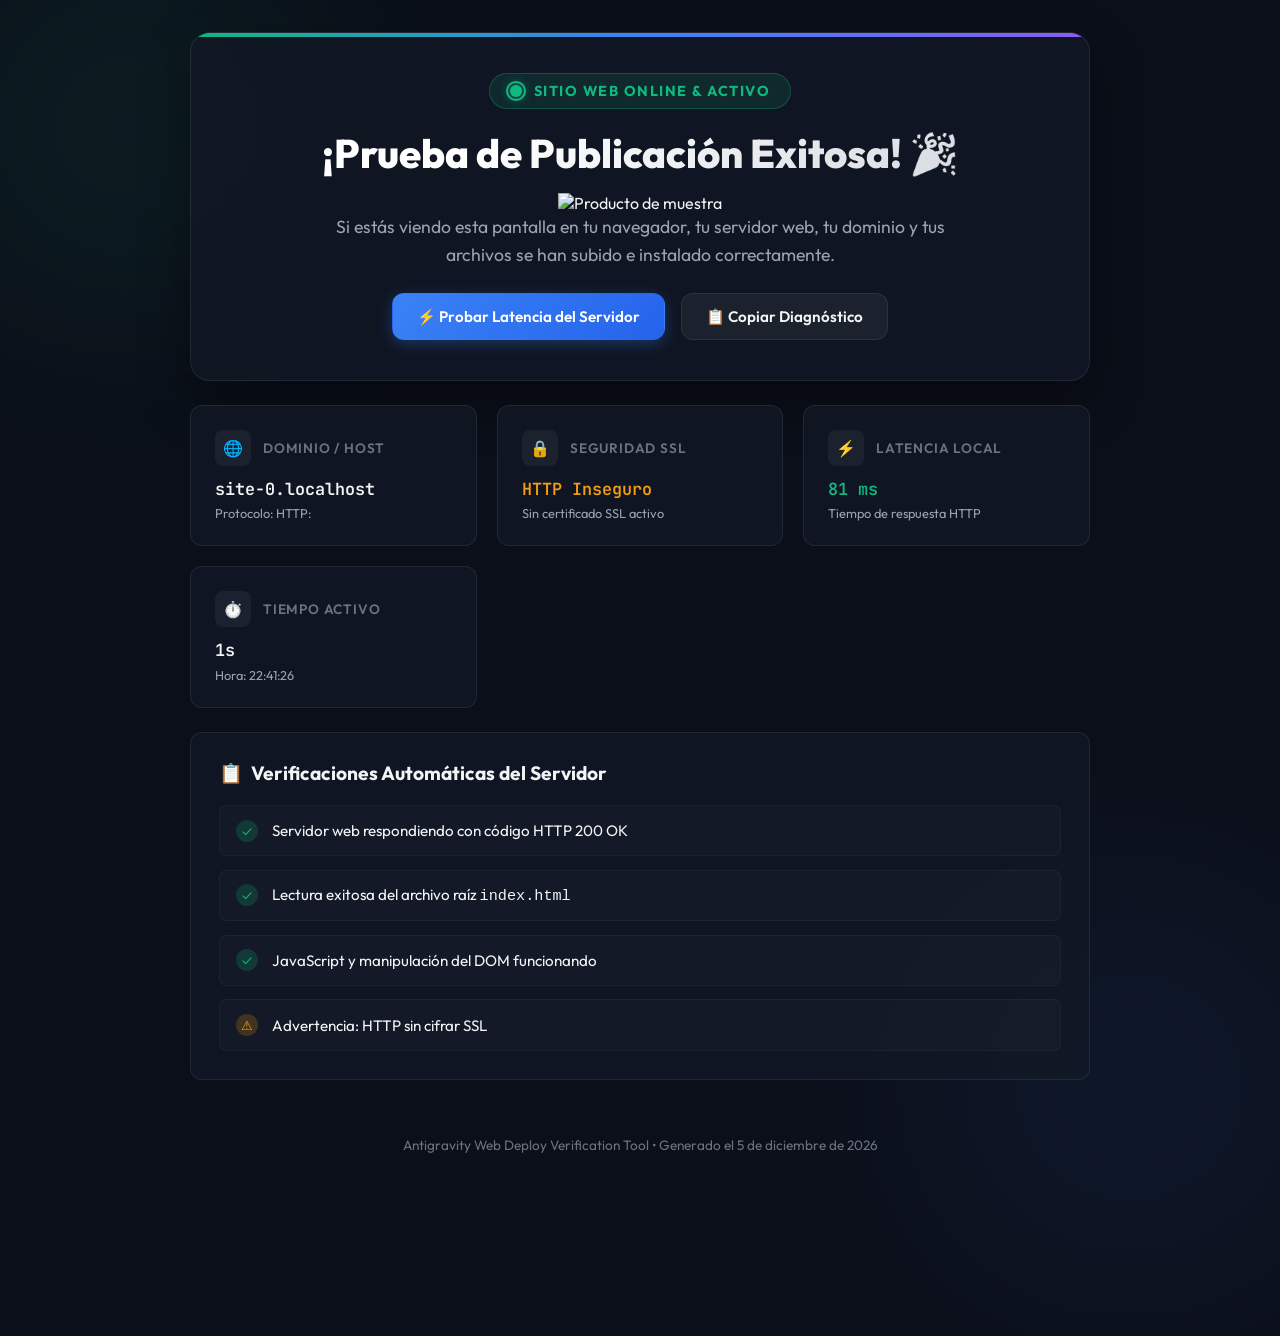
==== index.html @ 7c164f11 "test 2" ====
<!DOCTYPE html>
<html lang="es">
<head>
    <meta charset="UTF-8">
    <meta name="viewport" content="width=device-width, initial-scale=1.0">
    <title>Página de Prueba - Estado del Sitio Web</title>
    <!-- Google Fonts -->
    <link rel="preconnect" href="https://fonts.googleapis.com">
    <link rel="preconnect" href="https://fonts.gstatic.com" crossorigin>
    <link href="https://fonts.googleapis.com/css2?family=JetBrains+Mono:wght@400;600&family=Outfit:wght@300;400;600;700;800&display=swap" rel="stylesheet">
    
    <style>
        :root {
            --bg-color: #0b0f19;
            --card-bg: rgba(18, 24, 38, 0.75);
            --card-border: rgba(255, 255, 255, 0.08);
            --accent-green: #10b981;
            --accent-blue: #3b82f6;
            --accent-purple: #8b5cf6;
            --text-primary: #f3f4f6;
            --text-secondary: #9ca3af;
            --text-muted: #6b7280;
            --radius-lg: 20px;
            --radius-md: 12px;
            --radius-sm: 8px;
            --font-main: 'Outfit', -apple-system, BlinkMacSystemFont, sans-serif;
            --font-mono: 'JetBrains Mono', monospace;
        }

        * { box-sizing: border-box; margin: 0; padding: 0; }

        body {
            font-family: var(--font-main);
            background-color: var(--bg-color);
            color: var(--text-primary);
            min-height: 100vh;
            display: flex;
            flex-direction: column;
            justify-content: center;
            align-items: center;
            padding: 2rem 1rem;
            position: relative;
            overflow-x: hidden;
        }

        .glow-orb {
            position: absolute;
            border-radius: 50%;
            filter: blur(120px);
            z-index: 0;
            pointer-events: none;
            opacity: 0.5;
            animation: pulseGlow 10s ease-in-out infinite alternate;
        }
        .glow-1 { width: 450px; height: 450px; background: radial-gradient(circle, rgba(16, 185, 129, 0.4), transparent 70%); top: -100px; left: -100px; }
        .glow-2 { width: 500px; height: 500px; background: radial-gradient(circle, rgba(59, 130, 246, 0.35), transparent 70%); bottom: -150px; right: -100px; animation-delay: -5s; }

        @keyframes pulseGlow {
            0% { transform: scale(1) translate(0, 0); }
            100% { transform: scale(1.15) translate(30px, -20px); }
        }

        .container {
            width: 100%;
            max-width: 900px;
            position: relative;
            z-index: 1;
            display: flex;
            flex-direction: column;
            gap: 1.5rem;
        }

        .status-card {
            background: var(--card-bg);
            backdrop-filter: blur(20px);
            -webkit-backdrop-filter: blur(20px);
            border: 1px solid var(--card-border);
            border-radius: var(--radius-lg);
            padding: 2.5rem 2rem;
            text-align: center;
            box-shadow: 0 20px 50px rgba(0, 0, 0, 0.4);
            position: relative;
            overflow: hidden;
        }

        .status-card::before {
            content: '';
            position: absolute;
            top: 0; left: 0; right: 0; height: 4px;
            background: linear-gradient(90deg, var(--accent-green), var(--accent-blue), var(--accent-purple));
        }

        .status-badge-container {
            display: inline-flex;
            align-items: center;
            gap: 0.75rem;
            background: rgba(16, 185, 129, 0.12);
            border: 1px solid rgba(16, 185, 129, 0.3);
            padding: 0.5rem 1.25rem;
            border-radius: 9999px;
            margin-bottom: 1.25rem;
        }

        .pulse-dot {
            width: 12px; height: 12px;
            background-color: var(--accent-green);
            border-radius: 50%;
            box-shadow: 0 0 12px var(--accent-green);
            position: relative;
        }

        .pulse-dot::after {
            content: '';
            position: absolute;
            top: -4px; left: -4px; right: -4px; bottom: -4px;
            border-radius: 50%;
            border: 2px solid var(--accent-green);
            animation: ringPulse 2s cubic-bezier(0.4, 0, 0.6, 1) infinite;
        }

        @keyframes ringPulse {
            0% { transform: scale(0.8); opacity: 1; }
            100% { transform: scale(2.2); opacity: 0; }
        }

        .status-title { font-size: 0.9rem; font-weight: 700; text-transform: uppercase; letter-spacing: 1.5px; color: var(--accent-green); }
        .hero-heading {
            font-size: 2.5rem; font-weight: 800; line-height: 1.2; margin-bottom: 1rem;
            background: linear-gradient(135deg, #ffffff 30%, #d1d5db 100%);
            -webkit-background-clip: text; -webkit-text-fill-color: transparent;
        }
        .hero-subtitle { font-size: 1.1rem; color: var(--text-secondary); max-width: 650px; margin: 0 auto 1.5rem auto; line-height: 1.6; }

        .grid-container { display: grid; grid-template-columns: repeat(auto-fit, minmax(260px, 1fr)); gap: 1.25rem; }

        .info-card {
            background: var(--card-bg);
            backdrop-filter: blur(16px); -webkit-backdrop-filter: blur(16px);
            border: 1px solid var(--card-border);
            border-radius: var(--radius-md); padding: 1.5rem;
            transition: transform 0.2s ease, border-color 0.2s ease;
        }

        .info-card:hover { transform: translateY(-3px); border-color: rgba(255, 255, 255, 0.18); }
        .card-header { display: flex; align-items: center; gap: 0.75rem; margin-bottom: 0.75rem; }
        .icon-box { width: 36px; height: 36px; border-radius: var(--radius-sm); background: rgba(255, 255, 255, 0.05); display: flex; align-items: center; justify-content: center; color: var(--accent-blue); }
        .card-title { font-size: 0.85rem; font-weight: 600; color: var(--text-muted); text-transform: uppercase; letter-spacing: 0.8px; }
        .card-value { font-family: var(--font-mono); font-size: 1.05rem; font-weight: 600; color: var(--text-primary); word-break: break-all; }
        .card-subtext { font-size: 0.8rem; color: var(--text-secondary); margin-top: 0.35rem; }

        .section-card { background: var(--card-bg); backdrop-filter: blur(16px); border: 1px solid var(--card-border); border-radius: var(--radius-md); padding: 1.75rem; }
        .section-title { font-size: 1.2rem; font-weight: 700; margin-bottom: 1.25rem; display: flex; align-items: center; gap: 0.5rem; }
        .checklist { list-style: none; display: flex; flex-direction: column; gap: 0.85rem; }
        .checklist-item { display: flex; align-items: center; gap: 0.85rem; background: rgba(255, 255, 255, 0.02); border: 1px solid rgba(255, 255, 255, 0.04); padding: 0.85rem 1rem; border-radius: var(--radius-sm); font-size: 0.95rem; }
        .check-icon { width: 22px; height: 22px; border-radius: 50%; background: rgba(16, 185, 129, 0.2); color: var(--accent-green); display: flex; align-items: center; justify-content: center; font-size: 0.8rem; flex-shrink: 0; }

        .button-group { display: flex; flex-wrap: wrap; gap: 1rem; justify-content: center; margin-top: 1rem; }
        .btn { font-family: var(--font-main); font-size: 0.95rem; font-weight: 600; padding: 0.8rem 1.5rem; border-radius: var(--radius-md); border: 1px solid transparent; cursor: pointer; transition: all 0.2s ease; display: inline-flex; align-items: center; gap: 0.6rem; }
        .btn-primary { background: linear-gradient(135deg, var(--accent-blue), #2563eb); color: #fff; box-shadow: 0 4px 15px rgba(59, 130, 246, 0.3); }
        .btn-primary:hover { transform: translateY(-2px); box-shadow: 0 6px 20px rgba(59, 130, 246, 0.4); }
        .btn-secondary { background: rgba(255, 255, 255, 0.05); border-color: var(--card-border); color: var(--text-primary); }
        .btn-secondary:hover { background: rgba(255, 255, 255, 0.1); transform: translateY(-2px); }

        .toast { position: fixed; bottom: 2rem; right: 2rem; background: #1f2937; color: #fff; border: 1px solid var(--accent-green); padding: 1rem 1.5rem; border-radius: var(--radius-md); font-weight: 500; box-shadow: 0 10px 30px rgba(0,0,0,0.5); opacity: 0; transform: translateY(20px); transition: opacity 0.3s ease, transform 0.3s ease; pointer-events: none; z-index: 100; }
        .toast.show { opacity: 1; transform: translateY(0); }

        footer { text-align: center; margin-top: 2rem; color: var(--text-muted); font-size: 0.85rem; }
    </style>
</head>
<body>

    <div class="glow-orb glow-1"></div>
    <div class="glow-orb glow-2"></div>

    <div class="container">
        <header class="status-card">
            <div class="status-badge-container">
                <div class="pulse-dot"></div>
                <span class="status-title">SITIO WEB ONLINE & ACTIVO</span>
            </div>
            
            <h1 class="hero-heading">¡Prueba de Publicación Exitosa! 🎉</h1>
              
  <!-- Imagen enlazada desde ImageKit -->
  <img src="https://ik.imagekit.io/aromansur/Velas/foto.png" alt="Producto de muestra">
            <p class="hero-subtitle">
                Si estás viendo esta pantalla en tu navegador, tu servidor web, tu dominio y tus archivos se han subido e instalado correctamente.
            </p>

            <div class="button-group">
                <button class="btn btn-primary" onclick="testPing()">
                    ⚡ Probar Latencia del Servidor
                </button>
                <button class="btn btn-secondary" onclick="copyDiagnostics()">
                    📋 Copiar Diagnóstico
                </button>
            </div>
        </header>

        <section class="grid-container">
            <div class="info-card">
                <div class="card-header">
                    <div class="icon-box">🌐</div>
                    <div class="card-title">Dominio / Host</div>
                </div>
                <div class="card-value" id="val-domain">Detectando...</div>
                <div class="card-subtext" id="val-protocol">Protocolo: Detectando...</div>
            </div>

            <div class="info-card">
                <div class="card-header">
                    <div class="icon-box">🔒</div>
                    <div class="card-title">Seguridad SSL</div>
                </div>
                <div class="card-value" id="val-ssl">Detectando...</div>
                <div class="card-subtext" id="val-ssl-sub">Conexión cifrada</div>
            </div>

            <div class="info-card">
                <div class="card-header">
                    <div class="icon-box">⚡</div>
                    <div class="card-title">Latencia Local</div>
                </div>
                <div class="card-value" id="val-ping">Calculando...</div>
                <div class="card-subtext">Tiempo de respuesta HTTP</div>
            </div>

            <div class="info-card">
                <div class="card-header">
                    <div class="icon-box">⏱️</div>
                    <div class="card-title">Tiempo Activo</div>
                </div>
                <div class="card-value" id="val-uptime">0s</div>
                <div class="card-subtext" id="val-clock">Hora actual</div>
            </div>
        </section>

        <section class="section-card">
            <h2 class="section-title"><span>📋</span> Verificaciones Automáticas del Servidor</h2>
            <ul class="checklist">
                <li class="checklist-item"><div class="check-icon">✓</div><span>Servidor web respondiendo con código HTTP 200 OK</span></li>
                <li class="checklist-item"><div class="check-icon">✓</div><span>Lectura exitosa del archivo raíz <code>index.html</code></span></li>
                <li class="checklist-item"><div class="check-icon">✓</div><span>JavaScript y manipulación del DOM funcionando</span></li>
                <li class="checklist-item"><div class="check-icon" id="check-ssl-icon">✓</div><span id="check-ssl-text">Conexión HTTPS segura configurada</span></li>
            </ul>
        </section>

        <footer>
            <p>Antigravity Web Deploy Verification Tool &bull; Generado el <span id="val-date"></span></p>
        </footer>
    </div>

    <div class="toast" id="toast">¡Información de diagnóstico copiada al portapapeles!</div>

    <script>
        let startTime = Date.now();

        document.addEventListener('DOMContentLoaded', () => {
            const domain = window.location.hostname || 'localhost (Archivo local)';
            const protocol = window.location.protocol;
            document.getElementById('val-domain').innerText = domain;
            document.getElementById('val-protocol').innerText = `Protocolo: ${protocol.toUpperCase()}`;

            const isHttps = protocol === 'https:';
            const sslVal = document.getElementById('val-ssl');
            const sslSub = document.getElementById('val-ssl-sub');
            const sslCheckIcon = document.getElementById('check-ssl-icon');
            const sslCheckText = document.getElementById('check-ssl-text');

            if (isHttps) {
                sslVal.innerText = 'HTTPS Activo';
                sslVal.style.color = '#10b981';
                sslSub.innerText = 'Certificado SSL válido y activo';
            } else if (protocol === 'file:') {
                sslVal.innerText = 'Archivo Local';
                sslVal.style.color = '#3b82f6';
                sslSub.innerText = 'Ejecutando desde sistema de archivos';
                sslCheckIcon.innerText = 'ℹ';
                sslCheckIcon.style.background = 'rgba(59, 130, 246, 0.2)';
                sslCheckIcon.style.color = '#3b82f6';
                sslCheckText.innerText = 'Ejecución local (Sube a un servidor para activar HTTPS)';
            } else {
                sslVal.innerText = 'HTTP Inseguro';
                sslVal.style.color = '#f59e0b';
                sslSub.innerText = 'Sin certificado SSL activo';
                sslCheckIcon.innerText = '⚠';
                sslCheckIcon.style.background = 'rgba(245, 158, 11, 0.2)';
                sslCheckIcon.style.color = '#f59e0b';
                sslCheckText.innerText = 'Advertencia: HTTP sin cifrar SSL';
            }

            const now = new Date();
            document.getElementById('val-date').innerText = now.toLocaleDateString('es-ES', { year: 'numeric', month: 'long', day: 'numeric' });

            setInterval(updateTimer, 1000);
            updateTimer();
            testPing();
        });

        function updateTimer() {
            const elapsed = Math.floor((Date.now() - startTime) / 1000);
            document.getElementById('val-uptime').innerText = `${elapsed}s`;
            const now = new Date();
            document.getElementById('val-clock').innerText = `Hora: ${now.toLocaleTimeString('es-ES')}`;
        }

        async function testPing() {
            const pingVal = document.getElementById('val-ping');
            pingVal.innerText = 'Midiendo...';
            pingVal.style.color = '#9ca3af';
            const start = performance.now();
            try {
                await fetch(window.location.href, { method: 'HEAD', cache: 'no-cache' });
                const duration = Math.round(performance.now() - start);
                pingVal.innerText = `${duration} ms`;
                pingVal.style.color = duration < 200 ? '#10b981' : duration < 500 ? '#f59e0b' : '#ef4444';
            } catch (e) {
                const duration = Math.round(performance.now() - start);
                pingVal.innerText = window.location.protocol === 'file:' ? '< 1 ms (Local)' : `${duration} ms`;
                pingVal.style.color = '#10b981';
            }
        }

        function copyDiagnostics() {
            const info = `=== DIAGNÓSTICO DE VERIFICACIÓN WEB ===
• URL: ${window.location.href}
• Dominio: ${window.location.hostname || 'Local File'}
• Protocolo: ${window.location.protocol}
• Ancho de Pantalla: ${window.innerWidth}px
• User Agent: ${navigator.userAgent}
• Fecha: ${new Date().toISOString()}
=======================================`;

            navigator.clipboard.writeText(info).then(() => {
                const toast = document.getElementById('toast');
                toast.classList.add('show');
                setTimeout(() => toast.classList.remove('show'), 3000);
            }).catch(() => alert(info));
        }
    </script>
</body>
</html>
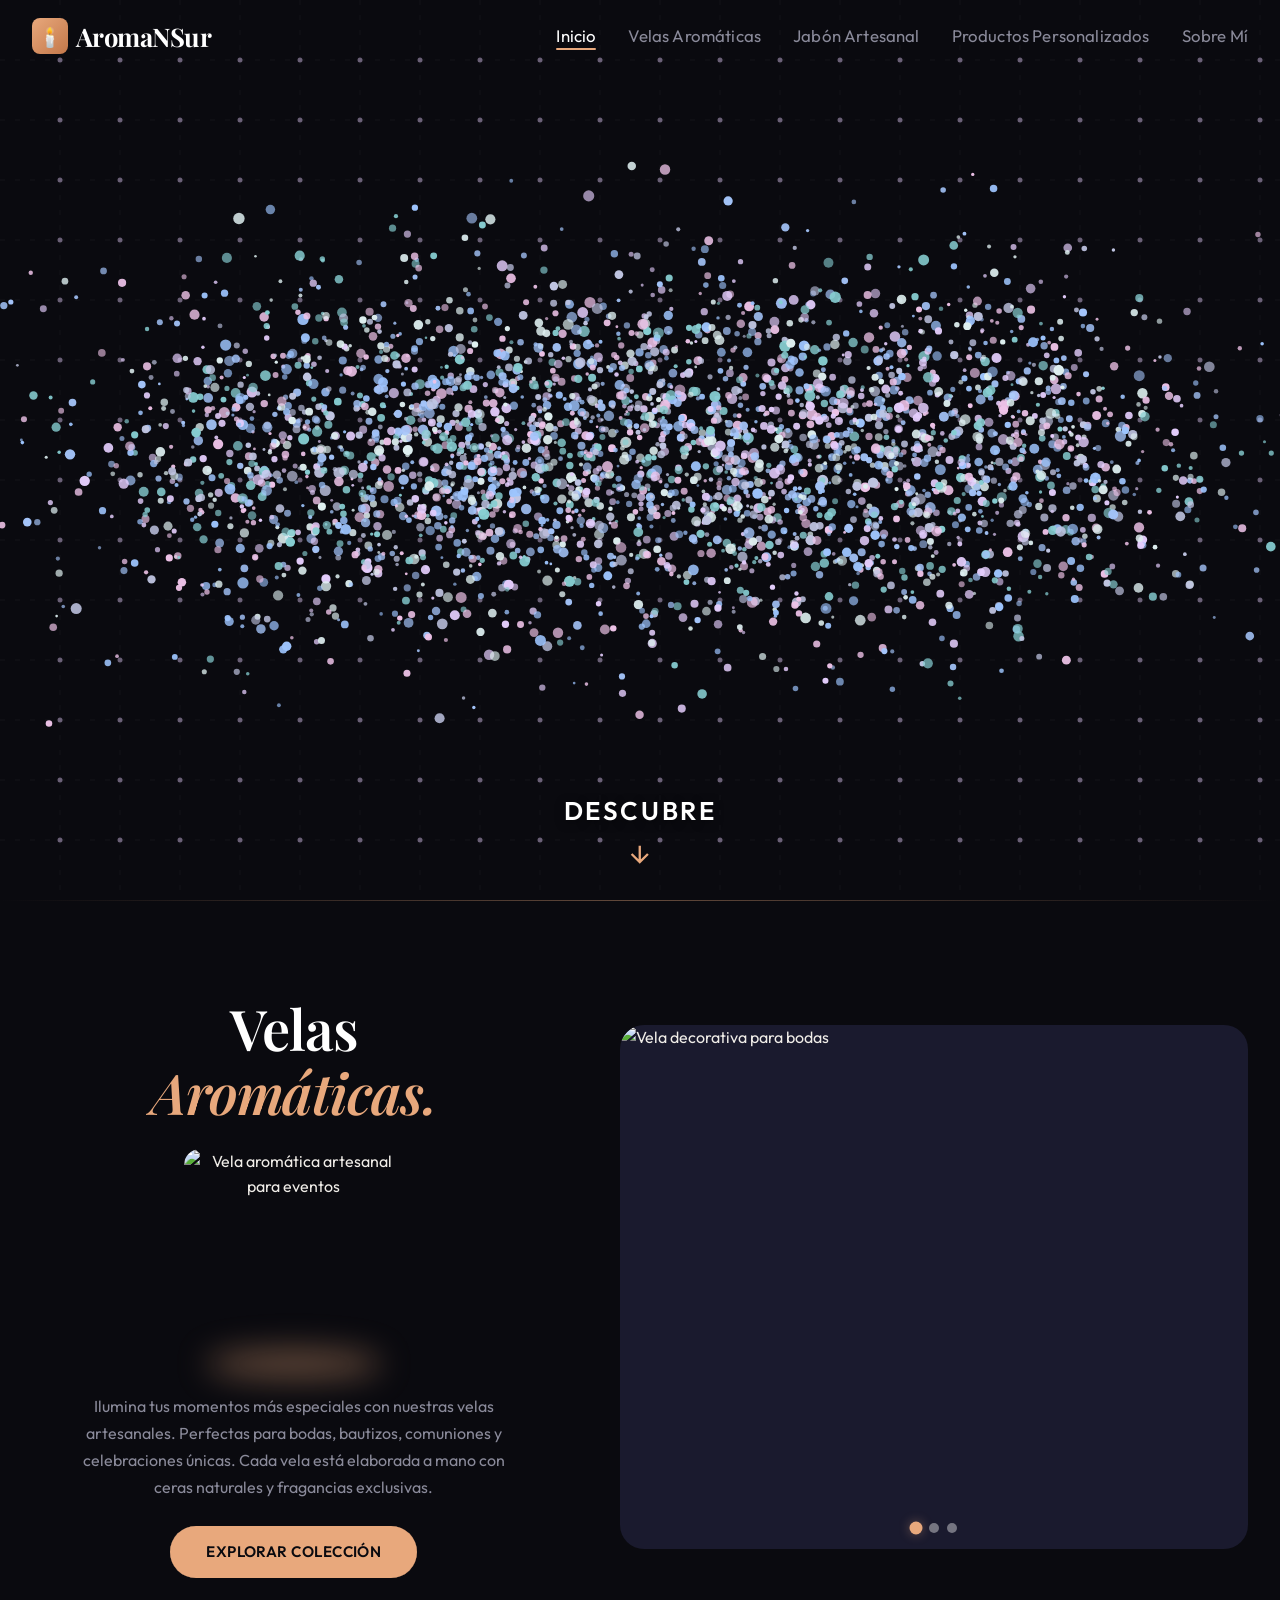
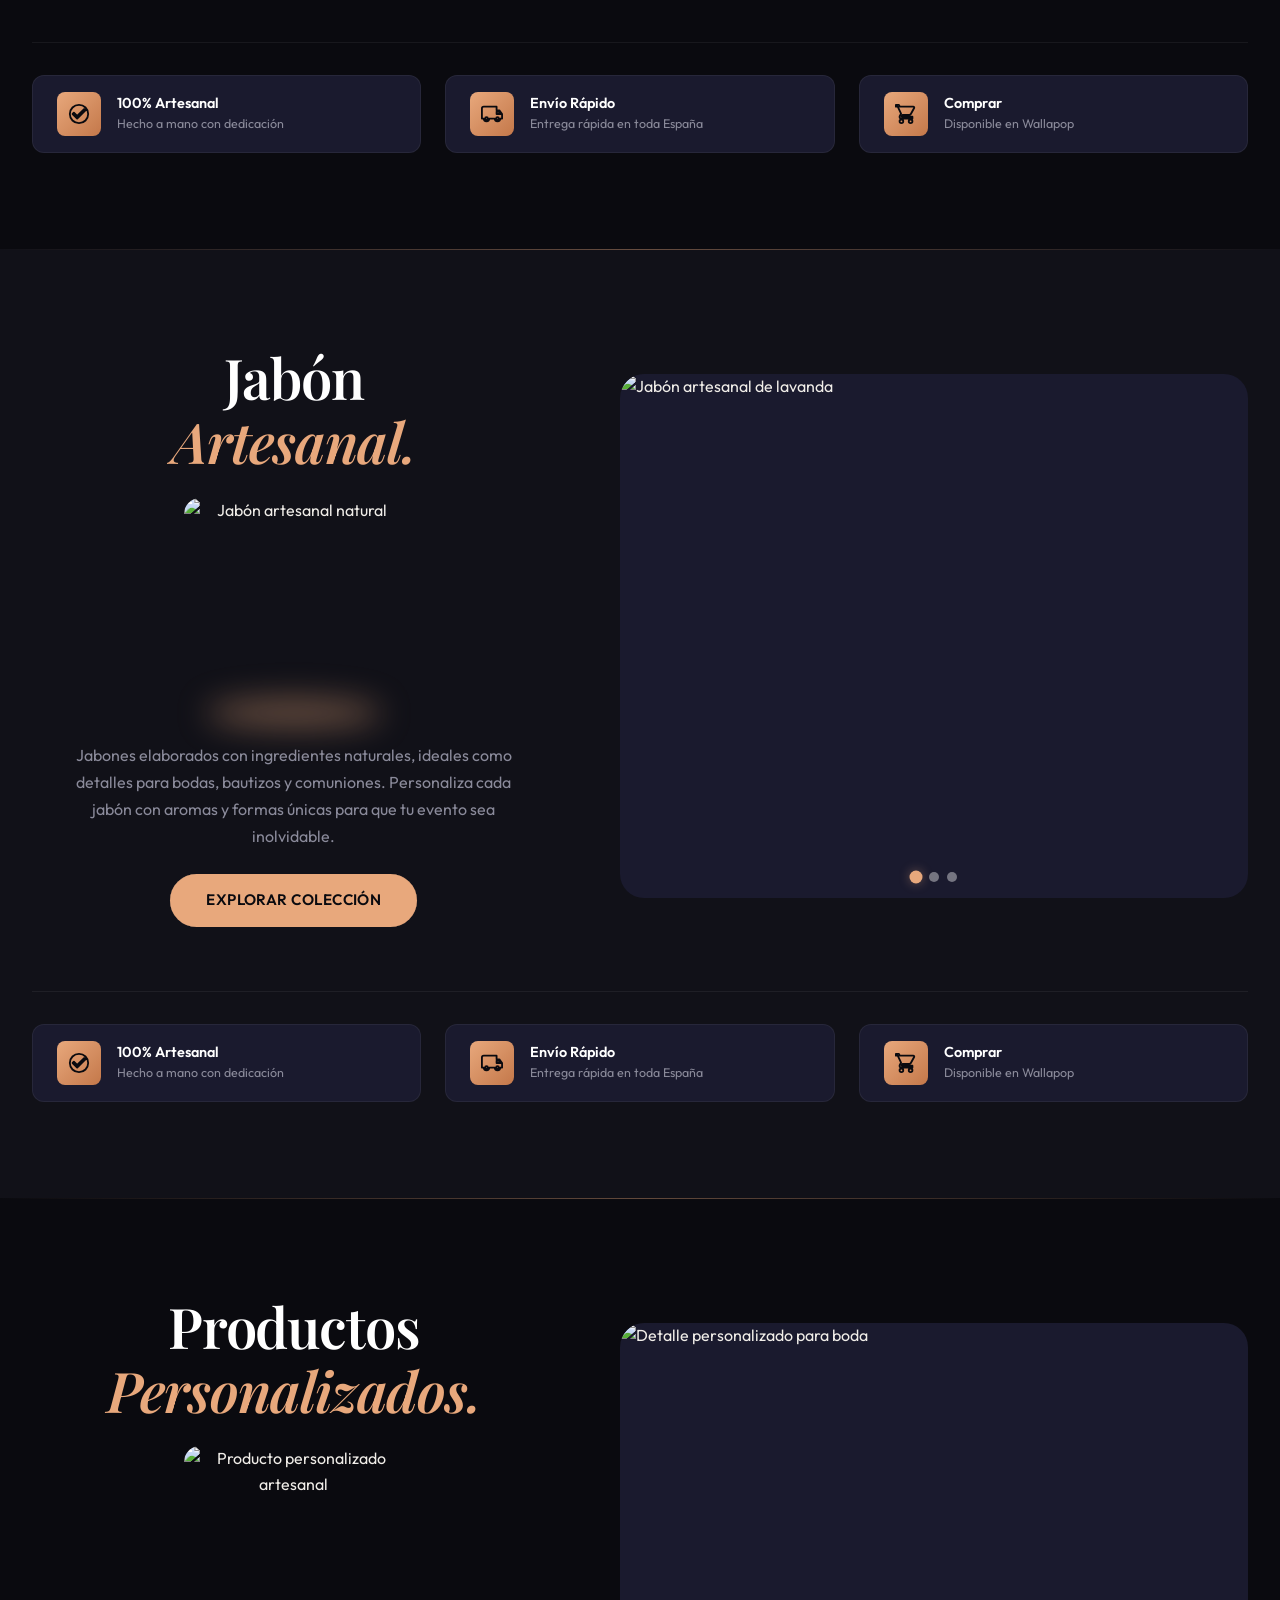
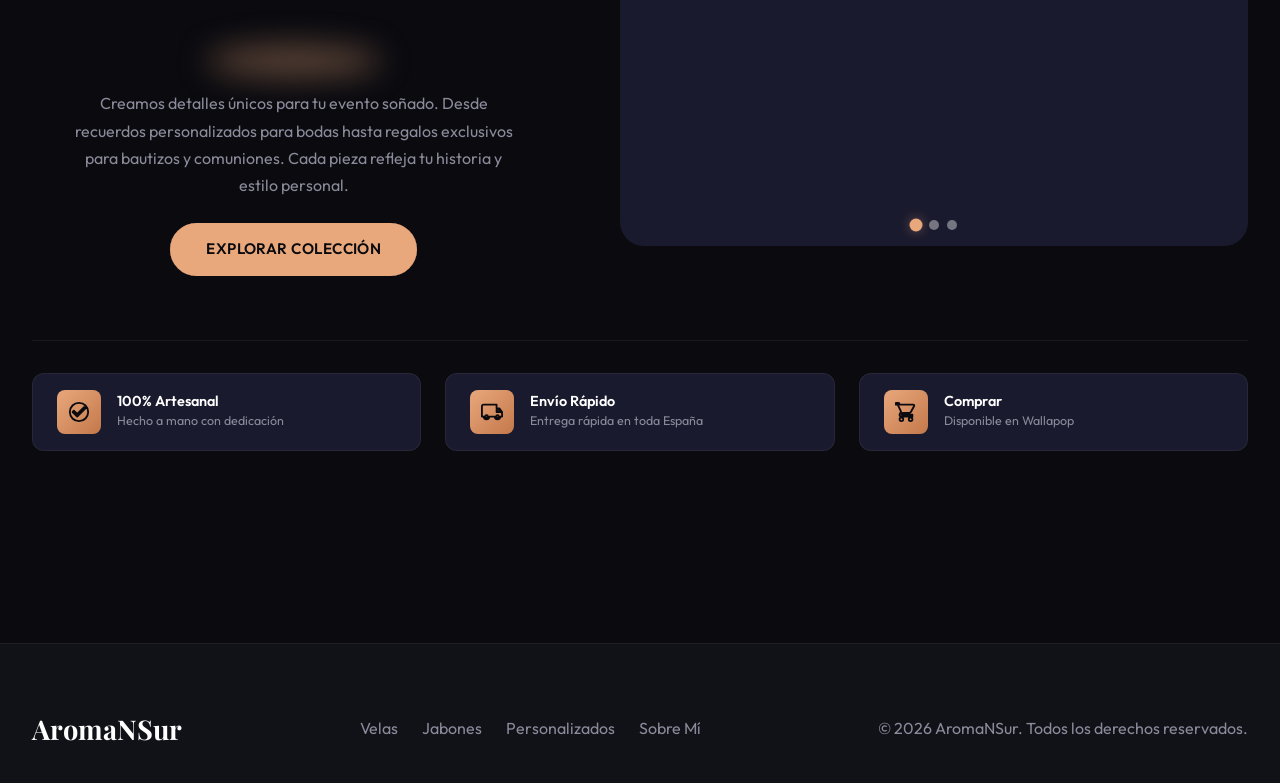
==== commit f3c70d9d: "Sitio web 1.0" ====
--- a/index.html
+++ b/index.html
@@ -1,342 +1,516 @@
 <!DOCTYPE html>
 <html lang="es">
 <head>
-    <meta charset="UTF-8">
-    <meta name="viewport" content="width=device-width, initial-scale=1.0">
-    <title>Página de Prueba - Estado del Sitio Web</title>
-    <!-- Google Fonts -->
-    <link rel="preconnect" href="https://fonts.googleapis.com">
-    <link rel="preconnect" href="https://fonts.gstatic.com" crossorigin>
-    <link href="https://fonts.googleapis.com/css2?family=JetBrains+Mono:wght@400;600&family=Outfit:wght@300;400;600;700;800&display=swap" rel="stylesheet">
-    
-    <style>
-        :root {
-            --bg-color: #0b0f19;
-            --card-bg: rgba(18, 24, 38, 0.75);
-            --card-border: rgba(255, 255, 255, 0.08);
-            --accent-green: #10b981;
-            --accent-blue: #3b82f6;
-            --accent-purple: #8b5cf6;
-            --text-primary: #f3f4f6;
-            --text-secondary: #9ca3af;
-            --text-muted: #6b7280;
-            --radius-lg: 20px;
-            --radius-md: 12px;
-            --radius-sm: 8px;
-            --font-main: 'Outfit', -apple-system, BlinkMacSystemFont, sans-serif;
-            --font-mono: 'JetBrains Mono', monospace;
-        }
-
-        * { box-sizing: border-box; margin: 0; padding: 0; }
-
-        body {
-            font-family: var(--font-main);
-            background-color: var(--bg-color);
-            color: var(--text-primary);
-            min-height: 100vh;
-            display: flex;
-            flex-direction: column;
-            justify-content: center;
-            align-items: center;
-            padding: 2rem 1rem;
-            position: relative;
-            overflow-x: hidden;
-        }
-
-        .glow-orb {
-            position: absolute;
-            border-radius: 50%;
-            filter: blur(120px);
-            z-index: 0;
-            pointer-events: none;
-            opacity: 0.5;
-            animation: pulseGlow 10s ease-in-out infinite alternate;
-        }
-        .glow-1 { width: 450px; height: 450px; background: radial-gradient(circle, rgba(16, 185, 129, 0.4), transparent 70%); top: -100px; left: -100px; }
-        .glow-2 { width: 500px; height: 500px; background: radial-gradient(circle, rgba(59, 130, 246, 0.35), transparent 70%); bottom: -150px; right: -100px; animation-delay: -5s; }
-
-        @keyframes pulseGlow {
-            0% { transform: scale(1) translate(0, 0); }
-            100% { transform: scale(1.15) translate(30px, -20px); }
-        }
-
-        .container {
-            width: 100%;
-            max-width: 900px;
-            position: relative;
-            z-index: 1;
-            display: flex;
-            flex-direction: column;
-            gap: 1.5rem;
-        }
-
-        .status-card {
-            background: var(--card-bg);
-            backdrop-filter: blur(20px);
-            -webkit-backdrop-filter: blur(20px);
-            border: 1px solid var(--card-border);
-            border-radius: var(--radius-lg);
-            padding: 2.5rem 2rem;
-            text-align: center;
-            box-shadow: 0 20px 50px rgba(0, 0, 0, 0.4);
-            position: relative;
-            overflow: hidden;
-        }
-
-        .status-card::before {
-            content: '';
-            position: absolute;
-            top: 0; left: 0; right: 0; height: 4px;
-            background: linear-gradient(90deg, var(--accent-green), var(--accent-blue), var(--accent-purple));
-        }
-
-        .status-badge-container {
-            display: inline-flex;
-            align-items: center;
-            gap: 0.75rem;
-            background: rgba(16, 185, 129, 0.12);
-            border: 1px solid rgba(16, 185, 129, 0.3);
-            padding: 0.5rem 1.25rem;
-            border-radius: 9999px;
-            margin-bottom: 1.25rem;
-        }
-
-        .pulse-dot {
-            width: 12px; height: 12px;
-            background-color: var(--accent-green);
-            border-radius: 50%;
-            box-shadow: 0 0 12px var(--accent-green);
-            position: relative;
-        }
-
-        .pulse-dot::after {
-            content: '';
-            position: absolute;
-            top: -4px; left: -4px; right: -4px; bottom: -4px;
-            border-radius: 50%;
-            border: 2px solid var(--accent-green);
-            animation: ringPulse 2s cubic-bezier(0.4, 0, 0.6, 1) infinite;
-        }
-
-        @keyframes ringPulse {
-            0% { transform: scale(0.8); opacity: 1; }
-            100% { transform: scale(2.2); opacity: 0; }
-        }
-
-        .status-title { font-size: 0.9rem; font-weight: 700; text-transform: uppercase; letter-spacing: 1.5px; color: var(--accent-green); }
-        .hero-heading {
-            font-size: 2.5rem; font-weight: 800; line-height: 1.2; margin-bottom: 1rem;
-            background: linear-gradient(135deg, #ffffff 30%, #d1d5db 100%);
-            -webkit-background-clip: text; -webkit-text-fill-color: transparent;
-        }
-        .hero-subtitle { font-size: 1.1rem; color: var(--text-secondary); max-width: 650px; margin: 0 auto 1.5rem auto; line-height: 1.6; }
-
-        .grid-container { display: grid; grid-template-columns: repeat(auto-fit, minmax(260px, 1fr)); gap: 1.25rem; }
-
-        .info-card {
-            background: var(--card-bg);
-            backdrop-filter: blur(16px); -webkit-backdrop-filter: blur(16px);
-            border: 1px solid var(--card-border);
-            border-radius: var(--radius-md); padding: 1.5rem;
-            transition: transform 0.2s ease, border-color 0.2s ease;
-        }
-
-        .info-card:hover { transform: translateY(-3px); border-color: rgba(255, 255, 255, 0.18); }
-        .card-header { display: flex; align-items: center; gap: 0.75rem; margin-bottom: 0.75rem; }
-        .icon-box { width: 36px; height: 36px; border-radius: var(--radius-sm); background: rgba(255, 255, 255, 0.05); display: flex; align-items: center; justify-content: center; color: var(--accent-blue); }
-        .card-title { font-size: 0.85rem; font-weight: 600; color: var(--text-muted); text-transform: uppercase; letter-spacing: 0.8px; }
-        .card-value { font-family: var(--font-mono); font-size: 1.05rem; font-weight: 600; color: var(--text-primary); word-break: break-all; }
-        .card-subtext { font-size: 0.8rem; color: var(--text-secondary); margin-top: 0.35rem; }
-
-        .section-card { background: var(--card-bg); backdrop-filter: blur(16px); border: 1px solid var(--card-border); border-radius: var(--radius-md); padding: 1.75rem; }
-        .section-title { font-size: 1.2rem; font-weight: 700; margin-bottom: 1.25rem; display: flex; align-items: center; gap: 0.5rem; }
-        .checklist { list-style: none; display: flex; flex-direction: column; gap: 0.85rem; }
-        .checklist-item { display: flex; align-items: center; gap: 0.85rem; background: rgba(255, 255, 255, 0.02); border: 1px solid rgba(255, 255, 255, 0.04); padding: 0.85rem 1rem; border-radius: var(--radius-sm); font-size: 0.95rem; }
-        .check-icon { width: 22px; height: 22px; border-radius: 50%; background: rgba(16, 185, 129, 0.2); color: var(--accent-green); display: flex; align-items: center; justify-content: center; font-size: 0.8rem; flex-shrink: 0; }
-
-        .button-group { display: flex; flex-wrap: wrap; gap: 1rem; justify-content: center; margin-top: 1rem; }
-        .btn { font-family: var(--font-main); font-size: 0.95rem; font-weight: 600; padding: 0.8rem 1.5rem; border-radius: var(--radius-md); border: 1px solid transparent; cursor: pointer; transition: all 0.2s ease; display: inline-flex; align-items: center; gap: 0.6rem; }
-        .btn-primary { background: linear-gradient(135deg, var(--accent-blue), #2563eb); color: #fff; box-shadow: 0 4px 15px rgba(59, 130, 246, 0.3); }
-        .btn-primary:hover { transform: translateY(-2px); box-shadow: 0 6px 20px rgba(59, 130, 246, 0.4); }
-        .btn-secondary { background: rgba(255, 255, 255, 0.05); border-color: var(--card-border); color: var(--text-primary); }
-        .btn-secondary:hover { background: rgba(255, 255, 255, 0.1); transform: translateY(-2px); }
-
-        .toast { position: fixed; bottom: 2rem; right: 2rem; background: #1f2937; color: #fff; border: 1px solid var(--accent-green); padding: 1rem 1.5rem; border-radius: var(--radius-md); font-weight: 500; box-shadow: 0 10px 30px rgba(0,0,0,0.5); opacity: 0; transform: translateY(20px); transition: opacity 0.3s ease, transform 0.3s ease; pointer-events: none; z-index: 100; }
-        .toast.show { opacity: 1; transform: translateY(0); }
-
-        footer { text-align: center; margin-top: 2rem; color: var(--text-muted); font-size: 0.85rem; }
-    </style>
+  <meta charset="UTF-8">
+  <meta name="viewport" content="width=device-width, initial-scale=1.0">
+  <meta name="description" content="AromaNSur — Velas aromáticas artesanales, jabones y productos personalizados para bodas, bautizos y eventos especiales. Hecho a mano con dedicación.">
+  <meta name="theme-color" content="#0a0a0f">
+  <title>AromaNSur — Productos Artesanales para Eventos Especiales</title>
+
+  <!-- Preconnect -->
+  <link rel="preconnect" href="https://fonts.googleapis.com">
+  <link rel="preconnect" href="https://fonts.gstatic.com" crossorigin>
+  <link rel="preconnect" href="https://ik.imagekit.io">
+
+  <!-- Styles -->
+  <link rel="stylesheet" href="css/global.css">
+  <link rel="stylesheet" href="css/index.css">
 </head>
 <body>
 
-    <div class="glow-orb glow-1"></div>
-    <div class="glow-orb glow-2"></div>
-
+  <!-- ═══════════════════ NAVBAR ═══════════════════ -->
+  <nav class="navbar" id="navbar" role="navigation" aria-label="Navegación principal">
+    <div class="navbar__inner">
+      <!-- Logo -->
+      <a href="index.html" class="navbar__logo" id="logo">
+        <span class="navbar__logo-icon">🕯️</span>
+        AromaNSur
+      </a>
+
+      <!-- Desktop Links -->
+      <ul class="navbar__links" id="nav-links">
+        <li><a href="index.html" class="navbar__link active">Inicio</a></li>
+        <li><a href="pages/velas-aromaticas.html" class="navbar__link">Velas Aromáticas</a></li>
+        <li><a href="pages/jabon-artesanal.html" class="navbar__link">Jabón Artesanal</a></li>
+        <li><a href="pages/productos-personalizados.html" class="navbar__link">Productos Personalizados</a></li>
+        <li><a href="pages/sobre-mi.html" class="navbar__link">Sobre Mí</a></li>
+      </ul>
+
+      <!-- Mobile Toggle -->
+      <button class="navbar__toggle" id="nav-toggle" aria-label="Abrir menú" aria-expanded="false">
+        <span></span>
+        <span></span>
+        <span></span>
+      </button>
+    </div>
+
+    <!-- Mobile Menu -->
+    <div class="navbar__mobile-menu" id="mobile-menu">
+      <a href="index.html" class="navbar__mobile-link">Inicio</a>
+      <a href="pages/velas-aromaticas.html" class="navbar__mobile-link">Velas Aromáticas</a>
+      <a href="pages/jabon-artesanal.html" class="navbar__mobile-link">Jabón Artesanal</a>
+      <a href="pages/productos-personalizados.html" class="navbar__mobile-link">Productos Personalizados</a>
+      <a href="pages/sobre-mi.html" class="navbar__mobile-link">Sobre Mí</a>
+    </div>
+  </nav>
+
+
+  <!-- ═══════════════════ HERO CANVAS ═══════════════════ -->
+  <section class="hero-canvas" id="hero">
+    <canvas id="hero-canvas" class="hero-canvas__element" aria-label="Animación de partículas AromaNSur"></canvas>
+    <div class="hero-canvas__scroll-hint">
+      <span>Descubre</span>
+      <svg viewBox="0 0 24 24" fill="none" stroke="currentColor" stroke-width="2">
+        <path d="M12 5v14M19 12l-7 7-7-7"/>
+      </svg>
+    </div>
+  </section>
+
+
+  <!-- ═══════════════════ CATEGORÍA 1: VELAS AROMÁTICAS ═══════════════════ -->
+  <section class="category-section" id="velas-aromaticas">
     <div class="container">
-        <header class="status-card">
-            <div class="status-badge-container">
-                <div class="pulse-dot"></div>
-                <span class="status-title">SITIO WEB ONLINE & ACTIVO</span>
-            </div>
-            
-            <h1 class="hero-heading">¡Prueba de Publicación Exitosa! 🎉</h1>
-              
-  <!-- Imagen enlazada desde ImageKit -->
-  <img src="https://ik.imagekit.io/aromansur/Velas/foto.png" alt="Producto de muestra">
-            <p class="hero-subtitle">
-                Si estás viendo esta pantalla en tu navegador, tu servidor web, tu dominio y tus archivos se han subido e instalado correctamente.
-            </p>
-
-            <div class="button-group">
-                <button class="btn btn-primary" onclick="testPing()">
-                    ⚡ Probar Latencia del Servidor
-                </button>
-                <button class="btn btn-secondary" onclick="copyDiagnostics()">
-                    📋 Copiar Diagnóstico
-                </button>
-            </div>
-        </header>
-
-        <section class="grid-container">
-            <div class="info-card">
-                <div class="card-header">
-                    <div class="icon-box">🌐</div>
-                    <div class="card-title">Dominio / Host</div>
-                </div>
-                <div class="card-value" id="val-domain">Detectando...</div>
-                <div class="card-subtext" id="val-protocol">Protocolo: Detectando...</div>
-            </div>
-
-            <div class="info-card">
-                <div class="card-header">
-                    <div class="icon-box">🔒</div>
-                    <div class="card-title">Seguridad SSL</div>
-                </div>
-                <div class="card-value" id="val-ssl">Detectando...</div>
-                <div class="card-subtext" id="val-ssl-sub">Conexión cifrada</div>
-            </div>
-
-            <div class="info-card">
-                <div class="card-header">
-                    <div class="icon-box">⚡</div>
-                    <div class="card-title">Latencia Local</div>
-                </div>
-                <div class="card-value" id="val-ping">Calculando...</div>
-                <div class="card-subtext">Tiempo de respuesta HTTP</div>
-            </div>
-
-            <div class="info-card">
-                <div class="card-header">
-                    <div class="icon-box">⏱️</div>
-                    <div class="card-title">Tiempo Activo</div>
-                </div>
-                <div class="card-value" id="val-uptime">0s</div>
-                <div class="card-subtext" id="val-clock">Hora actual</div>
-            </div>
-        </section>
-
-        <section class="section-card">
-            <h2 class="section-title"><span>📋</span> Verificaciones Automáticas del Servidor</h2>
-            <ul class="checklist">
-                <li class="checklist-item"><div class="check-icon">✓</div><span>Servidor web respondiendo con código HTTP 200 OK</span></li>
-                <li class="checklist-item"><div class="check-icon">✓</div><span>Lectura exitosa del archivo raíz <code>index.html</code></span></li>
-                <li class="checklist-item"><div class="check-icon">✓</div><span>JavaScript y manipulación del DOM funcionando</span></li>
-                <li class="checklist-item"><div class="check-icon" id="check-ssl-icon">✓</div><span id="check-ssl-text">Conexión HTTPS segura configurada</span></li>
-            </ul>
-        </section>
-
-        <footer>
-            <p>Antigravity Web Deploy Verification Tool &bull; Generado el <span id="val-date"></span></p>
-        </footer>
-    </div>
-
-    <div class="toast" id="toast">¡Información de diagnóstico copiada al portapapeles!</div>
-
-    <script>
-        let startTime = Date.now();
-
-        document.addEventListener('DOMContentLoaded', () => {
-            const domain = window.location.hostname || 'localhost (Archivo local)';
-            const protocol = window.location.protocol;
-            document.getElementById('val-domain').innerText = domain;
-            document.getElementById('val-protocol').innerText = `Protocolo: ${protocol.toUpperCase()}`;
-
-            const isHttps = protocol === 'https:';
-            const sslVal = document.getElementById('val-ssl');
-            const sslSub = document.getElementById('val-ssl-sub');
-            const sslCheckIcon = document.getElementById('check-ssl-icon');
-            const sslCheckText = document.getElementById('check-ssl-text');
-
-            if (isHttps) {
-                sslVal.innerText = 'HTTPS Activo';
-                sslVal.style.color = '#10b981';
-                sslSub.innerText = 'Certificado SSL válido y activo';
-            } else if (protocol === 'file:') {
-                sslVal.innerText = 'Archivo Local';
-                sslVal.style.color = '#3b82f6';
-                sslSub.innerText = 'Ejecutando desde sistema de archivos';
-                sslCheckIcon.innerText = 'ℹ';
-                sslCheckIcon.style.background = 'rgba(59, 130, 246, 0.2)';
-                sslCheckIcon.style.color = '#3b82f6';
-                sslCheckText.innerText = 'Ejecución local (Sube a un servidor para activar HTTPS)';
-            } else {
-                sslVal.innerText = 'HTTP Inseguro';
-                sslVal.style.color = '#f59e0b';
-                sslSub.innerText = 'Sin certificado SSL activo';
-                sslCheckIcon.innerText = '⚠';
-                sslCheckIcon.style.background = 'rgba(245, 158, 11, 0.2)';
-                sslCheckIcon.style.color = '#f59e0b';
-                sslCheckText.innerText = 'Advertencia: HTTP sin cifrar SSL';
-            }
-
-            const now = new Date();
-            document.getElementById('val-date').innerText = now.toLocaleDateString('es-ES', { year: 'numeric', month: 'long', day: 'numeric' });
-
-            setInterval(updateTimer, 1000);
-            updateTimer();
-            testPing();
-        });
-
-        function updateTimer() {
-            const elapsed = Math.floor((Date.now() - startTime) / 1000);
-            document.getElementById('val-uptime').innerText = `${elapsed}s`;
-            const now = new Date();
-            document.getElementById('val-clock').innerText = `Hora: ${now.toLocaleTimeString('es-ES')}`;
-        }
-
-        async function testPing() {
-            const pingVal = document.getElementById('val-ping');
-            pingVal.innerText = 'Midiendo...';
-            pingVal.style.color = '#9ca3af';
-            const start = performance.now();
-            try {
-                await fetch(window.location.href, { method: 'HEAD', cache: 'no-cache' });
-                const duration = Math.round(performance.now() - start);
-                pingVal.innerText = `${duration} ms`;
-                pingVal.style.color = duration < 200 ? '#10b981' : duration < 500 ? '#f59e0b' : '#ef4444';
-            } catch (e) {
-                const duration = Math.round(performance.now() - start);
-                pingVal.innerText = window.location.protocol === 'file:' ? '< 1 ms (Local)' : `${duration} ms`;
-                pingVal.style.color = '#10b981';
-            }
-        }
-
-        function copyDiagnostics() {
-            const info = `=== DIAGNÓSTICO DE VERIFICACIÓN WEB ===
-• URL: ${window.location.href}
-• Dominio: ${window.location.hostname || 'Local File'}
-• Protocolo: ${window.location.protocol}
-• Ancho de Pantalla: ${window.innerWidth}px
-• User Agent: ${navigator.userAgent}
-• Fecha: ${new Date().toISOString()}
-=======================================`;
-
-            navigator.clipboard.writeText(info).then(() => {
-                const toast = document.getElementById('toast');
-                toast.classList.add('show');
-                setTimeout(() => toast.classList.remove('show'), 3000);
-            }).catch(() => alert(info));
-        }
-    </script>
+      <div class="category__layout reveal">
+        <!-- Columna Izquierda: Info (título primero, luego imagen centrada) -->
+        <div class="category__info">
+          <h2 class="category__title">
+            Velas<br><span class="category__title-accent">Aromáticas.</span>
+          </h2>
+          <div class="category__preview">
+            <img
+              src="https://ik.imagekit.io/aromansur/Velas/foto.png?tr=w-400,q-80,f-auto"
+              alt="Vela aromática artesanal para eventos"
+              class="category__preview-img"
+              width="400"
+              height="400"
+              loading="lazy"
+            >
+          </div>
+          <p class="category__description">
+            Ilumina tus momentos más especiales con nuestras velas artesanales. 
+            Perfectas para bodas, bautizos, comuniones y celebraciones únicas. 
+            Cada vela está elaborada a mano con ceras naturales y fragancias exclusivas.
+          </p>
+          <div class="category__cta-wrapper">
+            <a href="pages/velas-aromaticas.html" class="category__cta" id="cta-velas" target="_blank" rel="noopener noreferrer">
+              Explorar Colección
+            </a>
+          </div>
+        </div>
+
+        <!-- Columna Derecha: Carrusel -->
+        <div class="category__carousel" data-carousel>
+          <div class="category__carousel-track">
+            <div class="category__carousel-slide active">
+              <img
+                src="https://ik.imagekit.io/aromansur/Velas/foto.png?tr=w-600,h-500,c-maintain_ratio,q-80,f-auto"
+                alt="Vela decorativa para bodas"
+                width="600"
+                height="500"
+                loading="lazy"
+              >
+            </div>
+            <div class="category__carousel-slide">
+              <img
+                src="https://ik.imagekit.io/aromansur/Velas/foto.png?tr=w-600,h-500,c-maintain_ratio,q-80,f-auto"
+                alt="Vela aromática de lavanda"
+                width="600"
+                height="500"
+                loading="lazy"
+              >
+            </div>
+            <div class="category__carousel-slide">
+              <img
+                src="https://ik.imagekit.io/aromansur/Velas/foto.png?tr=w-600,h-500,c-maintain_ratio,q-80,f-auto"
+                alt="Set de velas para regalo"
+                width="600"
+                height="500"
+                loading="lazy"
+              >
+            </div>
+          </div>
+          <div class="category__carousel-dots">
+            <button class="category__carousel-dot active" aria-label="Imagen 1"></button>
+            <button class="category__carousel-dot" aria-label="Imagen 2"></button>
+            <button class="category__carousel-dot" aria-label="Imagen 3"></button>
+          </div>
+        </div>
+      </div>
+
+      <!-- Feature Icons -->
+      <div class="features-bar reveal reveal-delay-2">
+        <div class="feature-item" id="feature-artesanal-velas">
+          <div class="feature-item__icon">
+            <svg viewBox="0 0 24 24"><path d="M12 2C6.48 2 2 6.48 2 12s4.48 10 10 10 10-4.48 10-10S17.52 2 12 2zm-2 15l-5-5 1.41-1.41L10 14.17l7.59-7.59L19 8l-9 9z"/></svg>
+          </div>
+          <div class="feature-item__text">
+            <h4>100% Artesanal</h4>
+            <p>Hecho a mano con dedicación</p>
+          </div>
+        </div>
+        <div class="feature-item" id="feature-envio-velas">
+          <div class="feature-item__icon">
+            <svg viewBox="0 0 24 24"><path d="M20 8h-3V4H3c-1.1 0-2 .9-2 2v11h2c0 1.66 1.34 3 3 3s3-1.34 3-3h6c0 1.66 1.34 3 3 3s3-1.34 3-3h2v-5l-3-4zM6 18.5c-.83 0-1.5-.67-1.5-1.5s.67-1.5 1.5-1.5 1.5.67 1.5 1.5-.67 1.5-1.5 1.5zm13.5-9l1.96 2.5H17V9.5h2.5zm-1.5 9c-.83 0-1.5-.67-1.5-1.5s.67-1.5 1.5-1.5 1.5.67 1.5 1.5-.67 1.5-1.5 1.5z"/></svg>
+          </div>
+          <div class="feature-item__text">
+            <h4>Envío Rápido</h4>
+            <p>Entrega rápida en toda España</p>
+          </div>
+        </div>
+        <div class="feature-item" id="feature-comprar-velas">
+          <a href="#" target="_blank" rel="noopener noreferrer" style="display:flex;align-items:center;gap:var(--space-md);color:inherit;text-decoration:none;">
+            <div class="feature-item__icon">
+              <svg viewBox="0 0 24 24"><path d="M7 18c-1.1 0-1.99.9-1.99 2S5.9 22 7 22s2-.9 2-2-.9-2-2-2zM1 2v2h2l3.6 7.59-1.35 2.45c-.16.28-.25.61-.25.96 0 1.1.9 2 2 2h12v-2H7.42c-.14 0-.25-.11-.25-.25l.03-.12.9-1.63h7.45c.75 0 1.41-.41 1.75-1.03l3.58-6.49c.08-.14.12-.31.12-.48 0-.55-.45-1-1-1H5.21l-.94-2H1zm16 16c-1.1 0-1.99.9-1.99 2s.89 2 1.99 2 2-.9 2-2-.9-2-2-2z"/></svg>
+            </div>
+            <div class="feature-item__text">
+              <h4>Comprar</h4>
+              <p>Disponible en Wallapop</p>
+            </div>
+          </a>
+        </div>
+      </div>
+    </div>
+  </section>
+
+
+  <!-- ═══════════════════ CATEGORÍA 2: JABÓN ARTESANAL ═══════════════════ -->
+  <section class="category-section" id="jabon-artesanal">
+    <div class="container">
+      <div class="category__layout reveal">
+        <!-- Columna Izquierda: Info -->
+        <div class="category__info">
+          <h2 class="category__title">
+            Jabón<br><span class="category__title-accent">Artesanal.</span>
+          </h2>
+          <div class="category__preview">
+            <img
+              src="https://ik.imagekit.io/aromansur/Velas/foto.png?tr=w-400,q-80,f-auto"
+              alt="Jabón artesanal natural"
+              class="category__preview-img"
+              width="400"
+              height="400"
+              loading="lazy"
+            >
+          </div>
+          <p class="category__description">
+            Jabones elaborados con ingredientes naturales, ideales como detalles 
+            para bodas, bautizos y comuniones. Personaliza cada jabón con aromas 
+            y formas únicas para que tu evento sea inolvidable.
+          </p>
+          <div class="category__cta-wrapper">
+            <a href="pages/jabon-artesanal.html" class="category__cta" id="cta-jabon" target="_blank" rel="noopener noreferrer">
+              Explorar Colección
+            </a>
+          </div>
+        </div>
+
+        <!-- Columna Derecha: Carrusel -->
+        <div class="category__carousel" data-carousel>
+          <div class="category__carousel-track">
+            <div class="category__carousel-slide active">
+              <img
+                src="https://ik.imagekit.io/aromansur/Velas/foto.png?tr=w-600,h-500,c-maintain_ratio,q-80,f-auto"
+                alt="Jabón artesanal de lavanda"
+                width="600"
+                height="500"
+                loading="lazy"
+              >
+            </div>
+            <div class="category__carousel-slide">
+              <img
+                src="https://ik.imagekit.io/aromansur/Velas/foto.png?tr=w-600,h-500,c-maintain_ratio,q-80,f-auto"
+                alt="Jabón natural con esencia floral"
+                width="600"
+                height="500"
+                loading="lazy"
+              >
+            </div>
+            <div class="category__carousel-slide">
+              <img
+                src="https://ik.imagekit.io/aromansur/Velas/foto.png?tr=w-600,h-500,c-maintain_ratio,q-80,f-auto"
+                alt="Set de jabones artesanales"
+                width="600"
+                height="500"
+                loading="lazy"
+              >
+            </div>
+          </div>
+          <div class="category__carousel-dots">
+            <button class="category__carousel-dot active" aria-label="Imagen 1"></button>
+            <button class="category__carousel-dot" aria-label="Imagen 2"></button>
+            <button class="category__carousel-dot" aria-label="Imagen 3"></button>
+          </div>
+        </div>
+      </div>
+
+      <!-- Feature Icons -->
+      <div class="features-bar reveal reveal-delay-2">
+        <div class="feature-item" id="feature-artesanal-jabon">
+          <div class="feature-item__icon">
+            <svg viewBox="0 0 24 24"><path d="M12 2C6.48 2 2 6.48 2 12s4.48 10 10 10 10-4.48 10-10S17.52 2 12 2zm-2 15l-5-5 1.41-1.41L10 14.17l7.59-7.59L19 8l-9 9z"/></svg>
+          </div>
+          <div class="feature-item__text">
+            <h4>100% Artesanal</h4>
+            <p>Hecho a mano con dedicación</p>
+          </div>
+        </div>
+        <div class="feature-item" id="feature-envio-jabon">
+          <div class="feature-item__icon">
+            <svg viewBox="0 0 24 24"><path d="M20 8h-3V4H3c-1.1 0-2 .9-2 2v11h2c0 1.66 1.34 3 3 3s3-1.34 3-3h6c0 1.66 1.34 3 3 3s3-1.34 3-3h2v-5l-3-4zM6 18.5c-.83 0-1.5-.67-1.5-1.5s.67-1.5 1.5-1.5 1.5.67 1.5 1.5-.67 1.5-1.5 1.5zm13.5-9l1.96 2.5H17V9.5h2.5zm-1.5 9c-.83 0-1.5-.67-1.5-1.5s.67-1.5 1.5-1.5 1.5.67 1.5 1.5-.67 1.5-1.5 1.5z"/></svg>
+          </div>
+          <div class="feature-item__text">
+            <h4>Envío Rápido</h4>
+            <p>Entrega rápida en toda España</p>
+          </div>
+        </div>
+        <div class="feature-item" id="feature-comprar-jabon">
+          <a href="#" target="_blank" rel="noopener noreferrer" style="display:flex;align-items:center;gap:var(--space-md);color:inherit;text-decoration:none;">
+            <div class="feature-item__icon">
+              <svg viewBox="0 0 24 24"><path d="M7 18c-1.1 0-1.99.9-1.99 2S5.9 22 7 22s2-.9 2-2-.9-2-2-2zM1 2v2h2l3.6 7.59-1.35 2.45c-.16.28-.25.61-.25.96 0 1.1.9 2 2 2h12v-2H7.42c-.14 0-.25-.11-.25-.25l.03-.12.9-1.63h7.45c.75 0 1.41-.41 1.75-1.03l3.58-6.49c.08-.14.12-.31.12-.48 0-.55-.45-1-1-1H5.21l-.94-2H1zm16 16c-1.1 0-1.99.9-1.99 2s.89 2 1.99 2 2-.9 2-2-.9-2-2-2z"/></svg>
+            </div>
+            <div class="feature-item__text">
+              <h4>Comprar</h4>
+              <p>Disponible en Wallapop</p>
+            </div>
+          </a>
+        </div>
+      </div>
+    </div>
+  </section>
+
+
+  <!-- ═══════════════════ CATEGORÍA 3: PRODUCTOS PERSONALIZADOS ═══════════════════ -->
+  <section class="category-section" id="productos-personalizados">
+    <div class="container">
+      <div class="category__layout reveal">
+        <!-- Columna Izquierda: Info -->
+        <div class="category__info">
+          <h2 class="category__title">
+            Productos<br><span class="category__title-accent">Personalizados.</span>
+          </h2>
+          <div class="category__preview">
+            <img
+              src="https://ik.imagekit.io/aromansur/Velas/foto.png?tr=w-400,q-80,f-auto"
+              alt="Producto personalizado artesanal"
+              class="category__preview-img"
+              width="400"
+              height="400"
+              loading="lazy"
+            >
+          </div>
+          <p class="category__description">
+            Creamos detalles únicos para tu evento soñado. Desde recuerdos 
+            personalizados para bodas hasta regalos exclusivos para bautizos y 
+            comuniones. Cada pieza refleja tu historia y estilo personal.
+          </p>
+          <div class="category__cta-wrapper">
+            <a href="pages/productos-personalizados.html" class="category__cta" id="cta-personalizados" target="_blank" rel="noopener noreferrer">
+              Explorar Colección
+            </a>
+          </div>
+        </div>
+
+        <!-- Columna Derecha: Carrusel -->
+        <div class="category__carousel" data-carousel>
+          <div class="category__carousel-track">
+            <div class="category__carousel-slide active">
+              <img
+                src="https://ik.imagekit.io/aromansur/Velas/foto.png?tr=w-600,h-500,c-maintain_ratio,q-80,f-auto"
+                alt="Detalle personalizado para boda"
+                width="600"
+                height="500"
+                loading="lazy"
+              >
+            </div>
+            <div class="category__carousel-slide">
+              <img
+                src="https://ik.imagekit.io/aromansur/Velas/foto.png?tr=w-600,h-500,c-maintain_ratio,q-80,f-auto"
+                alt="Recuerdo para bautizo"
+                width="600"
+                height="500"
+                loading="lazy"
+              >
+            </div>
+            <div class="category__carousel-slide">
+              <img
+                src="https://ik.imagekit.io/aromansur/Velas/foto.png?tr=w-600,h-500,c-maintain_ratio,q-80,f-auto"
+                alt="Regalo personalizado para comunión"
+                width="600"
+                height="500"
+                loading="lazy"
+              >
+            </div>
+          </div>
+          <div class="category__carousel-dots">
+            <button class="category__carousel-dot active" aria-label="Imagen 1"></button>
+            <button class="category__carousel-dot" aria-label="Imagen 2"></button>
+            <button class="category__carousel-dot" aria-label="Imagen 3"></button>
+          </div>
+        </div>
+      </div>
+
+      <!-- Feature Icons -->
+      <div class="features-bar reveal reveal-delay-2">
+        <div class="feature-item" id="feature-artesanal-pers">
+          <div class="feature-item__icon">
+            <svg viewBox="0 0 24 24"><path d="M12 2C6.48 2 2 6.48 2 12s4.48 10 10 10 10-4.48 10-10S17.52 2 12 2zm-2 15l-5-5 1.41-1.41L10 14.17l7.59-7.59L19 8l-9 9z"/></svg>
+          </div>
+          <div class="feature-item__text">
+            <h4>100% Artesanal</h4>
+            <p>Hecho a mano con dedicación</p>
+          </div>
+        </div>
+        <div class="feature-item" id="feature-envio-pers">
+          <div class="feature-item__icon">
+            <svg viewBox="0 0 24 24"><path d="M20 8h-3V4H3c-1.1 0-2 .9-2 2v11h2c0 1.66 1.34 3 3 3s3-1.34 3-3h6c0 1.66 1.34 3 3 3s3-1.34 3-3h2v-5l-3-4zM6 18.5c-.83 0-1.5-.67-1.5-1.5s.67-1.5 1.5-1.5 1.5.67 1.5 1.5-.67 1.5-1.5 1.5zm13.5-9l1.96 2.5H17V9.5h2.5zm-1.5 9c-.83 0-1.5-.67-1.5-1.5s.67-1.5 1.5-1.5 1.5.67 1.5 1.5-.67 1.5-1.5 1.5z"/></svg>
+          </div>
+          <div class="feature-item__text">
+            <h4>Envío Rápido</h4>
+            <p>Entrega rápida en toda España</p>
+          </div>
+        </div>
+        <div class="feature-item" id="feature-comprar-pers">
+          <a href="#" target="_blank" rel="noopener noreferrer" style="display:flex;align-items:center;gap:var(--space-md);color:inherit;text-decoration:none;">
+            <div class="feature-item__icon">
+              <svg viewBox="0 0 24 24"><path d="M7 18c-1.1 0-1.99.9-1.99 2S5.9 22 7 22s2-.9 2-2-.9-2-2-2zM1 2v2h2l3.6 7.59-1.35 2.45c-.16.28-.25.61-.25.96 0 1.1.9 2 2 2h12v-2H7.42c-.14 0-.25-.11-.25-.25l.03-.12.9-1.63h7.45c.75 0 1.41-.41 1.75-1.03l3.58-6.49c.08-.14.12-.31.12-.48 0-.55-.45-1-1-1H5.21l-.94-2H1zm16 16c-1.1 0-1.99.9-1.99 2s.89 2 1.99 2 2-.9 2-2-.9-2-2-2z"/></svg>
+            </div>
+            <div class="feature-item__text">
+              <h4>Comprar</h4>
+              <p>Disponible en Wallapop</p>
+            </div>
+          </a>
+        </div>
+      </div>
+    </div>
+  </section>
+
+
+  <!-- ═══════════════════ CATEGORÍA 4: CAMPAÑA DE INVIERNO (OCULTA) ═══════════════════ -->
+  <section class="category-section hidden-category" id="campana-invierno">
+    <div class="container">
+      <div class="category__layout reveal">
+        <!-- Columna Izquierda: Info -->
+        <div class="category__info">
+          <h2 class="category__title">
+            Campaña de<br><span class="category__title-accent">Invierno.</span>
+          </h2>
+          <div class="category__preview">
+            <img
+              src="https://ik.imagekit.io/aromansur/Velas/foto.png?tr=w-400,q-80,f-auto"
+              alt="Producto campaña de invierno"
+              class="category__preview-img"
+              width="400"
+              height="400"
+              loading="lazy"
+            >
+          </div>
+          <p class="category__description">
+            Descubre nuestra colección especial de invierno. Velas con aromas 
+            navideños, jabones con esencias de canela y clavo, y detalles 
+            perfectos para las celebraciones de temporada invernal.
+          </p>
+          <div class="category__cta-wrapper">
+            <a href="pages/campana-invierno.html" class="category__cta" id="cta-invierno" target="_blank" rel="noopener noreferrer">
+              Explorar Colección
+            </a>
+          </div>
+        </div>
+
+        <!-- Columna Derecha: Carrusel -->
+        <div class="category__carousel" data-carousel>
+          <div class="category__carousel-track">
+            <div class="category__carousel-slide active">
+              <img
+                src="https://ik.imagekit.io/aromansur/Velas/foto.png?tr=w-600,h-500,c-maintain_ratio,q-80,f-auto"
+                alt="Vela de invierno edición especial"
+                width="600"
+                height="500"
+                loading="lazy"
+              >
+            </div>
+            <div class="category__carousel-slide">
+              <img
+                src="https://ik.imagekit.io/aromansur/Velas/foto.png?tr=w-600,h-500,c-maintain_ratio,q-80,f-auto"
+                alt="Jabón de canela y naranja"
+                width="600"
+                height="500"
+                loading="lazy"
+              >
+            </div>
+            <div class="category__carousel-slide">
+              <img
+                src="https://ik.imagekit.io/aromansur/Velas/foto.png?tr=w-600,h-500,c-maintain_ratio,q-80,f-auto"
+                alt="Set regalo temporada invernal"
+                width="600"
+                height="500"
+                loading="lazy"
+              >
+            </div>
+          </div>
+          <div class="category__carousel-dots">
+            <button class="category__carousel-dot active" aria-label="Imagen 1"></button>
+            <button class="category__carousel-dot" aria-label="Imagen 2"></button>
+            <button class="category__carousel-dot" aria-label="Imagen 3"></button>
+          </div>
+        </div>
+      </div>
+
+      <!-- Feature Icons -->
+      <div class="features-bar reveal reveal-delay-2">
+        <div class="feature-item" id="feature-artesanal-inv">
+          <div class="feature-item__icon">
+            <svg viewBox="0 0 24 24"><path d="M12 2C6.48 2 2 6.48 2 12s4.48 10 10 10 10-4.48 10-10S17.52 2 12 2zm-2 15l-5-5 1.41-1.41L10 14.17l7.59-7.59L19 8l-9 9z"/></svg>
+          </div>
+          <div class="feature-item__text">
+            <h4>100% Artesanal</h4>
+            <p>Hecho a mano con dedicación</p>
+          </div>
+        </div>
+        <div class="feature-item" id="feature-envio-inv">
+          <div class="feature-item__icon">
+            <svg viewBox="0 0 24 24"><path d="M20 8h-3V4H3c-1.1 0-2 .9-2 2v11h2c0 1.66 1.34 3 3 3s3-1.34 3-3h6c0 1.66 1.34 3 3 3s3-1.34 3-3h2v-5l-3-4zM6 18.5c-.83 0-1.5-.67-1.5-1.5s.67-1.5 1.5-1.5 1.5.67 1.5 1.5-.67 1.5-1.5 1.5zm13.5-9l1.96 2.5H17V9.5h2.5zm-1.5 9c-.83 0-1.5-.67-1.5-1.5s.67-1.5 1.5-1.5 1.5.67 1.5 1.5-.67 1.5-1.5 1.5z"/></svg>
+          </div>
+          <div class="feature-item__text">
+            <h4>Envío Rápido</h4>
+            <p>Entrega rápida en toda España</p>
+          </div>
+        </div>
+        <div class="feature-item" id="feature-comprar-inv">
+          <a href="#" target="_blank" rel="noopener noreferrer" style="display:flex;align-items:center;gap:var(--space-md);color:inherit;text-decoration:none;">
+            <div class="feature-item__icon">
+              <svg viewBox="0 0 24 24"><path d="M7 18c-1.1 0-1.99.9-1.99 2S5.9 22 7 22s2-.9 2-2-.9-2-2-2zM1 2v2h2l3.6 7.59-1.35 2.45c-.16.28-.25.61-.25.96 0 1.1.9 2 2 2h12v-2H7.42c-.14 0-.25-.11-.25-.25l.03-.12.9-1.63h7.45c.75 0 1.41-.41 1.75-1.03l3.58-6.49c.08-.14.12-.31.12-.48 0-.55-.45-1-1-1H5.21l-.94-2H1zm16 16c-1.1 0-1.99.9-1.99 2s.89 2 1.99 2 2-.9 2-2-.9-2-2-2z"/></svg>
+            </div>
+            <div class="feature-item__text">
+              <h4>Comprar</h4>
+              <p>Disponible en Wallapop</p>
+            </div>
+          </a>
+        </div>
+      </div>
+    </div>
+  </section>
+
+
+  <!-- ═══════════════════ FOOTER ═══════════════════ -->
+  <footer class="footer" id="footer">
+    <div class="container">
+      <div class="footer__inner">
+        <span class="footer__brand">AromaNSur</span>
+        <div class="footer__links">
+          <a href="pages/velas-aromaticas.html" class="footer__link">Velas</a>
+          <a href="pages/jabon-artesanal.html" class="footer__link">Jabones</a>
+          <a href="pages/productos-personalizados.html" class="footer__link">Personalizados</a>
+          <a href="pages/sobre-mi.html" class="footer__link">Sobre Mí</a>
+        </div>
+        <span class="footer__copy">&copy; 2026 AromaNSur. Todos los derechos reservados.</span>
+      </div>
+    </div>
+  </footer>
+
+
+  <!-- Scripts -->
+  <script src="js/canvas-animation.js"></script>
+  <script src="js/main.js"></script>
+
 </body>
-</html>+</html>
--- a/css/global.css
+++ b/css/global.css
@@ -0,0 +1,400 @@
+/* ============================================================
+   AromaNSur — Global Design System
+   Variables, Reset, Tipografía, Navbar, Footer, Utilities
+   ============================================================ */
+
+/* ── Google Fonts ── */
+@import url('https://fonts.googleapis.com/css2?family=Outfit:wght@300;400;500;600;700;800&family=Playfair+Display:ital,wght@0,400;0,600;0,700;1,400;1,600&display=swap');
+
+/* ── CSS Custom Properties ── */
+:root {
+  /* Colores base */
+  --color-bg: #0a0a0f;
+  --color-bg-alt: #111118;
+  --color-surface: #1a1a2e;
+  --color-surface-hover: #24243a;
+  --color-border: rgba(255, 255, 255, 0.06);
+
+  /* Acento por defecto (ámbar cálido) */
+  --color-accent: #e8a87c;
+  --color-accent-light: #f0c4a0;
+  --color-accent-dark: #c4784a;
+  --color-accent-glow: rgba(232, 168, 124, 0.4);
+
+  /* Texto */
+  --color-text: #f0ede8;
+  --color-text-muted: #8a8a9a;
+  --color-text-heading: #ffffff;
+
+  /* Tipografía */
+  --font-body: 'Outfit', sans-serif;
+  --font-heading: 'Playfair Display', serif;
+
+  /* Espaciado */
+  --space-xs: 0.25rem;
+  --space-sm: 0.5rem;
+  --space-md: 1rem;
+  --space-lg: 1.5rem;
+  --space-xl: 2rem;
+  --space-2xl: 3rem;
+  --space-3xl: 4rem;
+  --space-4xl: 6rem;
+
+  /* Border Radius */
+  --radius-sm: 8px;
+  --radius-md: 12px;
+  --radius-lg: 16px;
+  --radius-xl: 24px;
+  --radius-full: 9999px;
+
+  /* Transiciones */
+  --transition-fast: 0.2s ease;
+  --transition-base: 0.3s ease;
+  --transition-slow: 0.5s cubic-bezier(0.4, 0, 0.2, 1);
+  --transition-spring: 0.6s cubic-bezier(0.34, 1.56, 0.64, 1);
+
+  /* Sombras */
+  --shadow-sm: 0 2px 8px rgba(0, 0, 0, 0.3);
+  --shadow-md: 0 4px 16px rgba(0, 0, 0, 0.4);
+  --shadow-lg: 0 8px 32px rgba(0, 0, 0, 0.5);
+  --shadow-glow: 0 0 20px var(--color-accent-glow);
+
+  /* Layout */
+  --container-max: 1280px;
+  --navbar-height: 72px;
+}
+
+/* ── Reset ── */
+*,
+*::before,
+*::after {
+  margin: 0;
+  padding: 0;
+  box-sizing: border-box;
+}
+
+html {
+  scroll-behavior: smooth;
+  -webkit-text-size-adjust: 100%;
+  font-size: 16px;
+}
+
+body {
+  font-family: var(--font-body);
+  background-color: var(--color-bg);
+  color: var(--color-text);
+  line-height: 1.6;
+  overflow-x: hidden;
+  -webkit-font-smoothing: antialiased;
+  -moz-osx-font-smoothing: grayscale;
+}
+
+img {
+  max-width: 100%;
+  height: auto;
+  display: block;
+}
+
+a {
+  color: inherit;
+  text-decoration: none;
+  transition: color var(--transition-fast);
+}
+
+ul, ol {
+  list-style: none;
+}
+
+button {
+  cursor: pointer;
+  border: none;
+  background: none;
+  font-family: inherit;
+  color: inherit;
+}
+
+/* ── Container ── */
+.container {
+  width: 100%;
+  max-width: var(--container-max);
+  margin: 0 auto;
+  padding: 0 var(--space-xl);
+}
+
+/* ── Tipografía ── */
+h1, h2, h3, h4, h5, h6 {
+  font-family: var(--font-heading);
+  color: var(--color-text-heading);
+  line-height: 1.2;
+  font-weight: 600;
+}
+
+h1 { font-size: clamp(2.5rem, 5vw, 4rem); }
+h2 { font-size: clamp(2rem, 4vw, 3rem); }
+h3 { font-size: clamp(1.5rem, 3vw, 2rem); }
+h4 { font-size: clamp(1.2rem, 2vw, 1.5rem); }
+
+p {
+  color: var(--color-text-muted);
+  line-height: 1.7;
+}
+
+/* ── Navbar ── */
+.navbar {
+  position: fixed;
+  top: 0;
+  left: 0;
+  width: 100%;
+  height: var(--navbar-height);
+  z-index: 1000;
+  display: flex;
+  align-items: center;
+  justify-content: center;
+  padding: 0 var(--space-xl);
+  transition: background var(--transition-base), 
+              backdrop-filter var(--transition-base),
+              box-shadow var(--transition-base);
+}
+
+.navbar.scrolled {
+  background: rgba(10, 10, 15, 0.85);
+  backdrop-filter: blur(20px);
+  -webkit-backdrop-filter: blur(20px);
+  box-shadow: 0 1px 0 var(--color-border);
+}
+
+.navbar__inner {
+  display: flex;
+  align-items: center;
+  justify-content: space-between;
+  width: 100%;
+  max-width: var(--container-max);
+}
+
+.navbar__logo {
+  display: flex;
+  align-items: center;
+  gap: var(--space-sm);
+  font-family: var(--font-heading);
+  font-size: 1.6rem;
+  font-weight: 700;
+  color: var(--color-text-heading);
+  letter-spacing: -0.02em;
+}
+
+.navbar__logo-icon {
+  width: 36px;
+  height: 36px;
+  background: linear-gradient(135deg, var(--color-accent), var(--color-accent-dark));
+  border-radius: var(--radius-sm);
+  display: flex;
+  align-items: center;
+  justify-content: center;
+  font-size: 1.2rem;
+}
+
+.navbar__links {
+  display: flex;
+  align-items: center;
+  gap: var(--space-xl);
+}
+
+.navbar__link {
+  font-size: 1.05rem;
+  font-weight: 400;
+  color: var(--color-text-muted);
+  transition: color var(--transition-fast);
+  position: relative;
+  letter-spacing: 0.01em;
+}
+
+.navbar__link::after {
+  content: '';
+  position: absolute;
+  bottom: -4px;
+  left: 0;
+  width: 0;
+  height: 2px;
+  background: var(--color-accent);
+  transition: width var(--transition-base);
+  border-radius: 1px;
+}
+
+.navbar__link:hover,
+.navbar__link.active {
+  color: var(--color-text-heading);
+}
+
+.navbar__link:hover::after,
+.navbar__link.active::after {
+  width: 100%;
+}
+
+/* ── Mobile Menu Toggle ── */
+.navbar__toggle {
+  display: none;
+  flex-direction: column;
+  gap: 5px;
+  padding: 4px;
+  cursor: pointer;
+}
+
+.navbar__toggle span {
+  display: block;
+  width: 24px;
+  height: 2px;
+  background: var(--color-text);
+  border-radius: 2px;
+  transition: transform var(--transition-fast), opacity var(--transition-fast);
+}
+
+.navbar__toggle.active span:nth-child(1) {
+  transform: rotate(45deg) translate(5px, 5px);
+}
+
+.navbar__toggle.active span:nth-child(2) {
+  opacity: 0;
+}
+
+.navbar__toggle.active span:nth-child(3) {
+  transform: rotate(-45deg) translate(5px, -5px);
+}
+
+/* ── Mobile Nav ── */
+.navbar__mobile-menu {
+  display: none;
+  position: fixed;
+  top: var(--navbar-height);
+  left: 0;
+  width: 100%;
+  background: rgba(10, 10, 15, 0.95);
+  backdrop-filter: blur(24px);
+  -webkit-backdrop-filter: blur(24px);
+  padding: var(--space-xl);
+  flex-direction: column;
+  gap: var(--space-lg);
+  border-bottom: 1px solid var(--color-border);
+  transform: translateY(-10px);
+  opacity: 0;
+  transition: transform var(--transition-base), opacity var(--transition-base);
+  z-index: 999;
+}
+
+.navbar__mobile-menu.open {
+  display: flex;
+  transform: translateY(0);
+  opacity: 1;
+}
+
+.navbar__mobile-link {
+  font-size: 1.25rem;
+  color: var(--color-text-muted);
+  padding: var(--space-sm) 0;
+  transition: color var(--transition-fast);
+}
+
+.navbar__mobile-link:hover {
+  color: var(--color-accent);
+}
+
+/* ── Footer ── */
+.footer {
+  background: var(--color-bg-alt);
+  border-top: 1px solid var(--color-border);
+  padding: var(--space-3xl) 0 var(--space-xl);
+  margin-top: var(--space-4xl);
+}
+
+.footer__inner {
+  display: flex;
+  justify-content: space-between;
+  align-items: center;
+  flex-wrap: wrap;
+  gap: var(--space-lg);
+}
+
+.footer__brand {
+  font-family: var(--font-heading);
+  font-size: 1.7rem;
+  font-weight: 700;
+  color: var(--color-text-heading);
+}
+
+.footer__copy {
+  font-size: 1rem;
+  color: var(--color-text-muted);
+}
+
+.footer__links {
+  display: flex;
+  gap: var(--space-lg);
+}
+
+.footer__link {
+  font-size: 1rem;
+  color: var(--color-text-muted);
+  transition: color var(--transition-fast);
+}
+
+.footer__link:hover {
+  color: var(--color-accent);
+}
+
+/* ── Scroll Reveal ── */
+.reveal {
+  opacity: 0;
+  transform: translateY(40px);
+  transition: opacity 0.8s cubic-bezier(0.4, 0, 0.2, 1),
+              transform 0.8s cubic-bezier(0.4, 0, 0.2, 1);
+}
+
+.reveal.visible {
+  opacity: 1;
+  transform: translateY(0);
+}
+
+.reveal-delay-1 { transition-delay: 0.1s; }
+.reveal-delay-2 { transition-delay: 0.2s; }
+.reveal-delay-3 { transition-delay: 0.3s; }
+.reveal-delay-4 { transition-delay: 0.4s; }
+
+/* ── Utility ── */
+.sr-only {
+  position: absolute;
+  width: 1px;
+  height: 1px;
+  padding: 0;
+  margin: -1px;
+  overflow: hidden;
+  clip: rect(0, 0, 0, 0);
+  white-space: nowrap;
+  border-width: 0;
+}
+
+/* ── Responsive ── */
+@media (max-width: 768px) {
+  :root {
+    --navbar-height: 60px;
+  }
+
+  .container {
+    padding: 0 var(--space-md);
+  }
+
+  .navbar__links {
+    display: none;
+  }
+
+  .navbar__toggle {
+    display: flex;
+  }
+
+  .footer__inner {
+    flex-direction: column;
+    text-align: center;
+  }
+
+  .footer__links {
+    justify-content: center;
+  }
+}
--- a/css/index.css
+++ b/css/index.css
@@ -0,0 +1,423 @@
+/* ============================================================
+   AromaNSur — Index Page Styles
+   Hero canvas, category sections, carousel, feature icons
+   ============================================================ */
+
+/* ── Hero Canvas Section ── */
+.hero-canvas {
+  position: relative;
+  width: 100%;
+  height: 100vh;
+  height: 100dvh;
+  overflow: hidden;
+  z-index: 1;
+}
+
+.hero-canvas__element {
+  position: absolute;
+  top: 0;
+  left: 0;
+  width: 100%;
+  height: 100%;
+}
+
+.hero-canvas__scroll-hint {
+  position: absolute;
+  bottom: 2rem;
+  left: 50%;
+  transform: translateX(-50%);
+  display: flex;
+  flex-direction: column;
+  align-items: center;
+  gap: var(--space-sm);
+  color: #ffffff;
+  font-size: 1.6rem;
+  font-weight: 600;
+  letter-spacing: 0.1em;
+  text-transform: uppercase;
+  animation: float-hint 2s ease-in-out infinite;
+  z-index: 2;
+  text-shadow: 0 2px 10px rgba(0, 0, 0, 0.5);
+}
+
+.hero-canvas__scroll-hint svg {
+  width: 28px;
+  height: 28px;
+  stroke: var(--color-accent);
+}
+
+@keyframes float-hint {
+  0%, 100% { transform: translateX(-50%) translateY(0); }
+  50% { transform: translateX(-50%) translateY(-8px); }
+}
+
+/* ── Category Section ── */
+.category-section {
+  position: relative;
+  padding: var(--space-4xl) 0;
+  overflow: hidden;
+}
+
+.category-section::before {
+  content: '';
+  position: absolute;
+  top: 0;
+  left: 0;
+  width: 100%;
+  height: 1px;
+  background: linear-gradient(90deg, 
+    transparent, 
+    var(--color-accent-glow), 
+    transparent
+  );
+}
+
+.category-section:nth-child(even) {
+  background: var(--color-bg-alt);
+}
+
+/* Layout principal de la categoría: texto izquierda + carrusel derecha */
+.category__layout {
+  display: grid;
+  grid-template-columns: 1fr 1.2fr;
+  gap: var(--space-3xl);
+  align-items: center;
+}
+
+/* ── Columna Izquierda: Info (centrada) ── */
+.category__info {
+  display: flex;
+  flex-direction: column;
+  gap: var(--space-lg);
+  align-items: center;
+  text-align: center;
+}
+
+/* Imagen pequeña con sombra ovalada */
+.category__preview {
+  position: relative;
+  width: 220px;
+  border-radius: var(--radius-lg);
+  overflow: visible;
+  margin: 0 auto;
+}
+
+.category__preview-img {
+  position: relative;
+  z-index: 1;
+  border-radius: var(--radius-lg);
+  width: 100%;
+  transition: transform var(--transition-slow);
+}
+
+.category__preview::after {
+  content: '';
+  position: absolute;
+  bottom: -10px;
+  left: 50%;
+  transform: translateX(-50%);
+  width: 80%;
+  height: 30px;
+  background: var(--color-accent-glow);
+  border-radius: 50%;
+  filter: blur(16px);
+  z-index: 0;
+  transition: opacity var(--transition-base);
+}
+
+.category__preview:hover .category__preview-img {
+  transform: translateY(-4px);
+}
+
+.category__preview:hover::after {
+  opacity: 0.8;
+}
+
+/* Título de la categoría */
+.category__title {
+  font-size: clamp(2.2rem, 4.5vw, 3.5rem);
+  line-height: 1.15;
+  letter-spacing: -0.02em;
+}
+
+.category__title-accent {
+  color: var(--color-accent);
+  font-style: italic;
+}
+
+.category__description {
+  font-size: 1rem;
+  line-height: 1.7;
+  color: var(--color-text-muted);
+  max-width: 440px;
+}
+
+/* Botón Explorar Colección con glow animado */
+.category__cta {
+  display: inline-flex;
+  align-items: center;
+  justify-content: center;
+  padding: 14px 36px;
+  background: var(--color-accent);
+  color: var(--color-bg);
+  font-family: var(--font-body);
+  font-weight: 600;
+  font-size: 0.95rem;
+  letter-spacing: 0.03em;
+  border-radius: var(--radius-full);
+  position: relative;
+  overflow: hidden;
+  transition: transform var(--transition-fast), box-shadow var(--transition-base);
+  cursor: pointer;
+  text-transform: uppercase;
+}
+
+.category__cta::before {
+  content: '';
+  position: absolute;
+  inset: -2px;
+  border-radius: var(--radius-full);
+  padding: 2px;
+  background: linear-gradient(
+    135deg,
+    var(--color-accent-light),
+    var(--color-accent),
+    var(--color-accent-dark),
+    var(--color-accent-light)
+  );
+  background-size: 300% 300%;
+  animation: glow-border-rotate 3s ease-in-out infinite;
+  -webkit-mask: linear-gradient(#fff 0 0) content-box, linear-gradient(#fff 0 0);
+  -webkit-mask-composite: xor;
+  mask-composite: exclude;
+  z-index: -1;
+}
+
+.category__cta:hover {
+  transform: translateY(-2px);
+  box-shadow: 0 0 20px var(--color-accent-glow),
+              0 0 40px rgba(232, 168, 124, 0.2);
+}
+
+.category__cta:active {
+  transform: translateY(0);
+}
+
+@keyframes glow-border-rotate {
+  0%   { background-position: 0% 50%; }
+  50%  { background-position: 100% 50%; }
+  100% { background-position: 0% 50%; }
+}
+
+/* Glow pulse alrededor del botón */
+.category__cta-wrapper {
+  position: relative;
+  display: inline-block;
+}
+
+.category__cta-wrapper::after {
+  content: '';
+  position: absolute;
+  inset: -4px;
+  border-radius: var(--radius-full);
+  background: var(--color-accent-glow);
+  filter: blur(14px);
+  opacity: 0;
+  transition: opacity var(--transition-base);
+  z-index: -1;
+  animation: glow-pulse 2.5s ease-in-out infinite;
+}
+
+@keyframes glow-pulse {
+  0%, 100% { opacity: 0.3; }
+  50% { opacity: 0.6; }
+}
+
+/* ── Columna Derecha: Carrusel de imágenes ── */
+.category__carousel {
+  position: relative;
+  width: 100%;
+  border-radius: var(--radius-xl);
+  overflow: hidden;
+  aspect-ratio: 6 / 5;
+  background: var(--color-surface);
+}
+
+.category__carousel-track {
+  position: relative;
+  width: 100%;
+  height: 100%;
+}
+
+.category__carousel-slide {
+  position: absolute;
+  inset: 0;
+  opacity: 0;
+  transition: opacity 1s cubic-bezier(0.4, 0, 0.2, 1);
+  z-index: 0;
+}
+
+.category__carousel-slide.active {
+  opacity: 1;
+  z-index: 1;
+}
+
+.category__carousel-slide img {
+  width: 100%;
+  height: 100%;
+  object-fit: cover;
+  border-radius: var(--radius-xl);
+}
+
+/* Dots de navegación del carrusel */
+.category__carousel-dots {
+  position: absolute;
+  bottom: var(--space-md);
+  left: 50%;
+  transform: translateX(-50%);
+  display: flex;
+  gap: var(--space-sm);
+  z-index: 5;
+}
+
+.category__carousel-dot {
+  width: 10px;
+  height: 10px;
+  border-radius: 50%;
+  background: rgba(255, 255, 255, 0.4);
+  border: none;
+  cursor: pointer;
+  transition: background var(--transition-base), transform var(--transition-base);
+  padding: 0;
+}
+
+.category__carousel-dot.active {
+  background: var(--color-accent);
+  transform: scale(1.3);
+  box-shadow: 0 0 8px var(--color-accent-glow);
+}
+
+.category__carousel-dot:hover {
+  background: rgba(255, 255, 255, 0.7);
+}
+
+.category__carousel-dot.active:hover {
+  background: var(--color-accent-light);
+}
+
+/* ── Feature Icons Bar ── */
+.features-bar {
+  display: grid;
+  grid-template-columns: repeat(3, 1fr);
+  gap: var(--space-lg);
+  margin-top: var(--space-3xl);
+  padding-top: var(--space-xl);
+  border-top: 1px solid var(--color-border);
+}
+
+.feature-item {
+  display: flex;
+  align-items: center;
+  gap: var(--space-md);
+  padding: var(--space-md) var(--space-lg);
+  background: var(--color-surface);
+  border: 1px solid var(--color-border);
+  border-radius: var(--radius-md);
+  transition: border-color var(--transition-base), transform var(--transition-fast);
+}
+
+.feature-item:hover {
+  border-color: var(--color-accent-glow);
+  transform: translateY(-2px);
+}
+
+.feature-item__icon {
+  width: 44px;
+  height: 44px;
+  display: flex;
+  align-items: center;
+  justify-content: center;
+  background: linear-gradient(135deg, var(--color-accent), var(--color-accent-dark));
+  border-radius: var(--radius-sm);
+  flex-shrink: 0;
+}
+
+.feature-item__icon svg {
+  width: 22px;
+  height: 22px;
+  stroke: var(--color-bg);
+  fill: none;
+  stroke-width: 2;
+  stroke-linecap: round;
+  stroke-linejoin: round;
+}
+
+.feature-item__text h4 {
+  font-family: var(--font-body);
+  font-size: 0.9rem;
+  font-weight: 600;
+  color: var(--color-text-heading);
+  margin-bottom: 2px;
+}
+
+.feature-item__text p {
+  font-size: 0.78rem;
+  color: var(--color-text-muted);
+  line-height: 1.4;
+}
+
+/* ── Ocultar categoría ── */
+.hidden-category {
+  display: none !important;
+}
+
+/* ── Responsive: Index ── */
+@media (max-width: 1024px) {
+  .category__layout {
+    grid-template-columns: 1fr;
+    gap: var(--space-2xl);
+  }
+
+  .category__carousel {
+    max-width: 600px;
+    margin: 0 auto;
+  }
+}
+
+@media (max-width: 768px) {
+  .category-section {
+    padding: var(--space-3xl) 0;
+  }
+
+  .category__preview {
+    width: 180px;
+  }
+
+  .features-bar {
+    grid-template-columns: 1fr;
+    gap: var(--space-md);
+  }
+
+  .hero-canvas__scroll-hint {
+    bottom: 1.5rem;
+    font-size: 1.2rem;
+  }
+
+  .category__carousel {
+    aspect-ratio: 4 / 3;
+  }
+}
+
+@media (max-width: 480px) {
+  .category__preview {
+    width: 150px;
+  }
+
+  .category__carousel {
+    aspect-ratio: 1 / 1;
+  }
+
+  .hero-canvas__scroll-hint {
+    font-size: 1rem;
+  }
+}
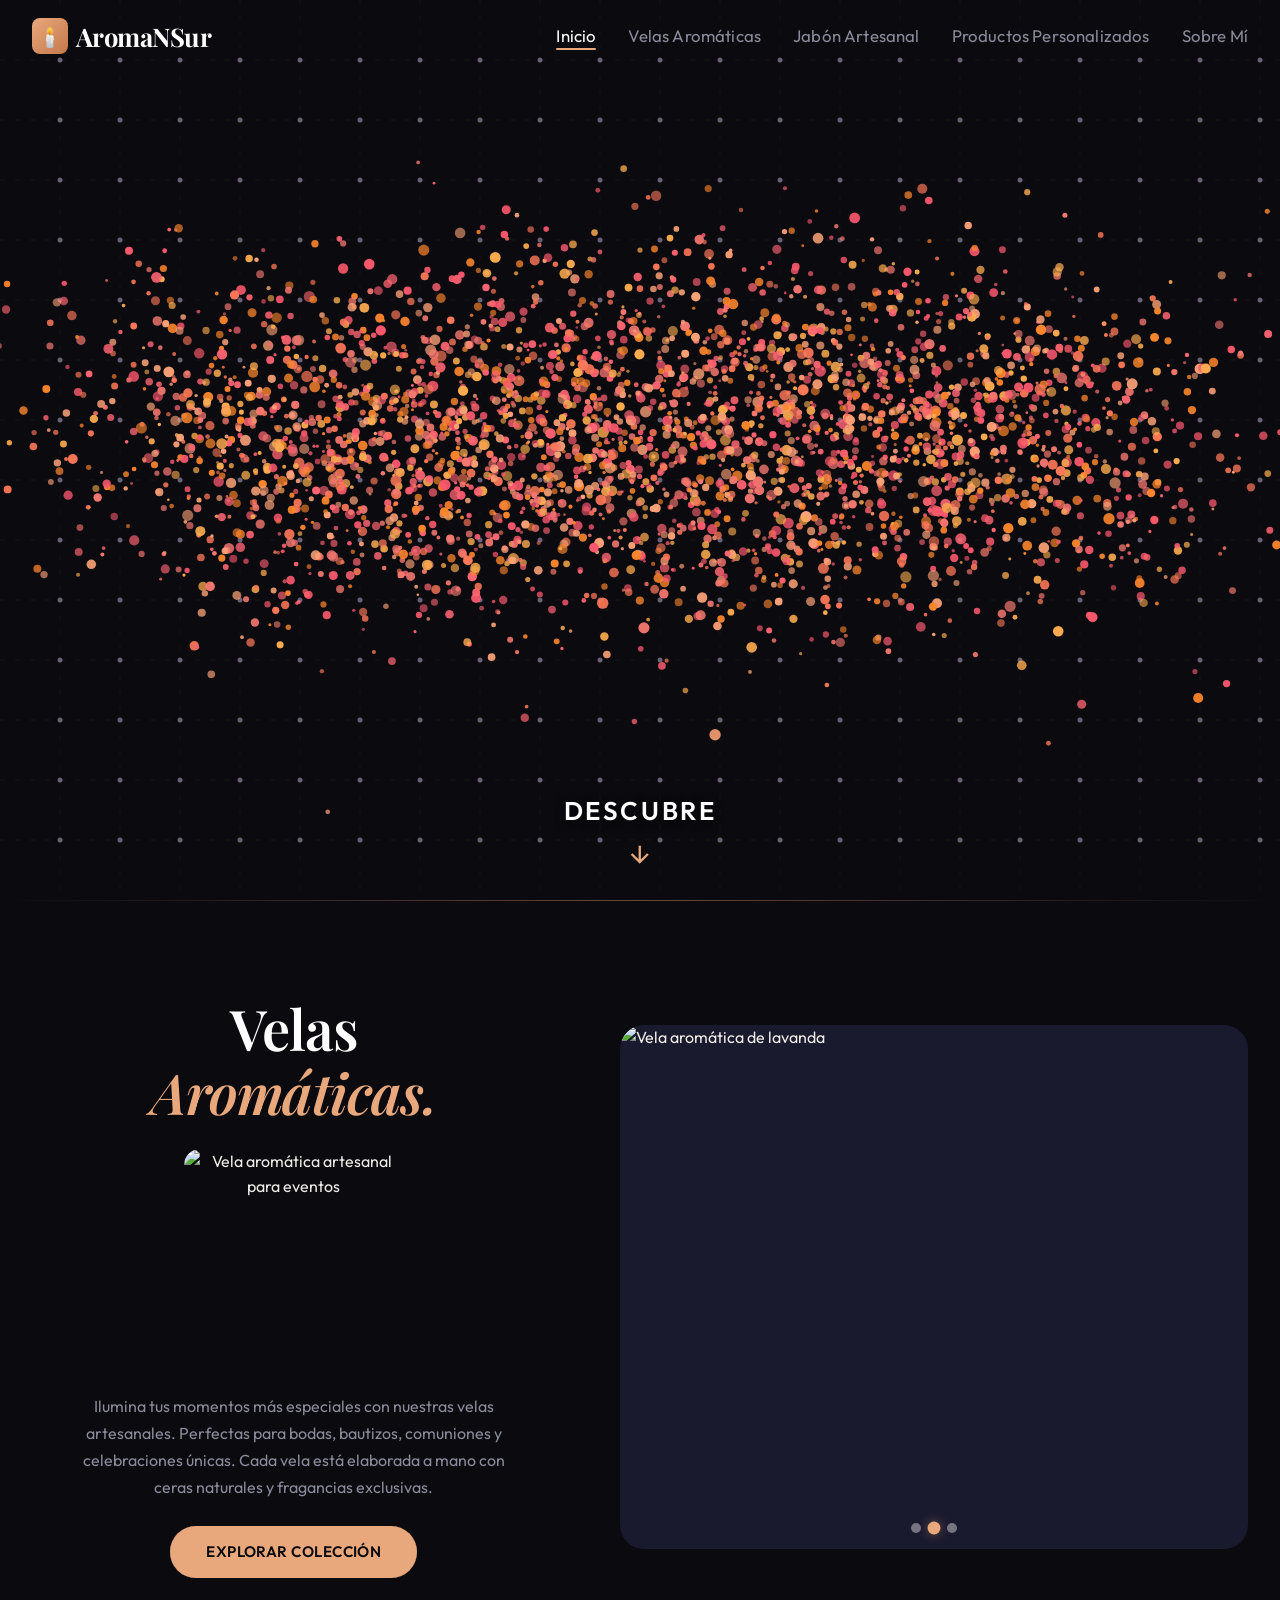
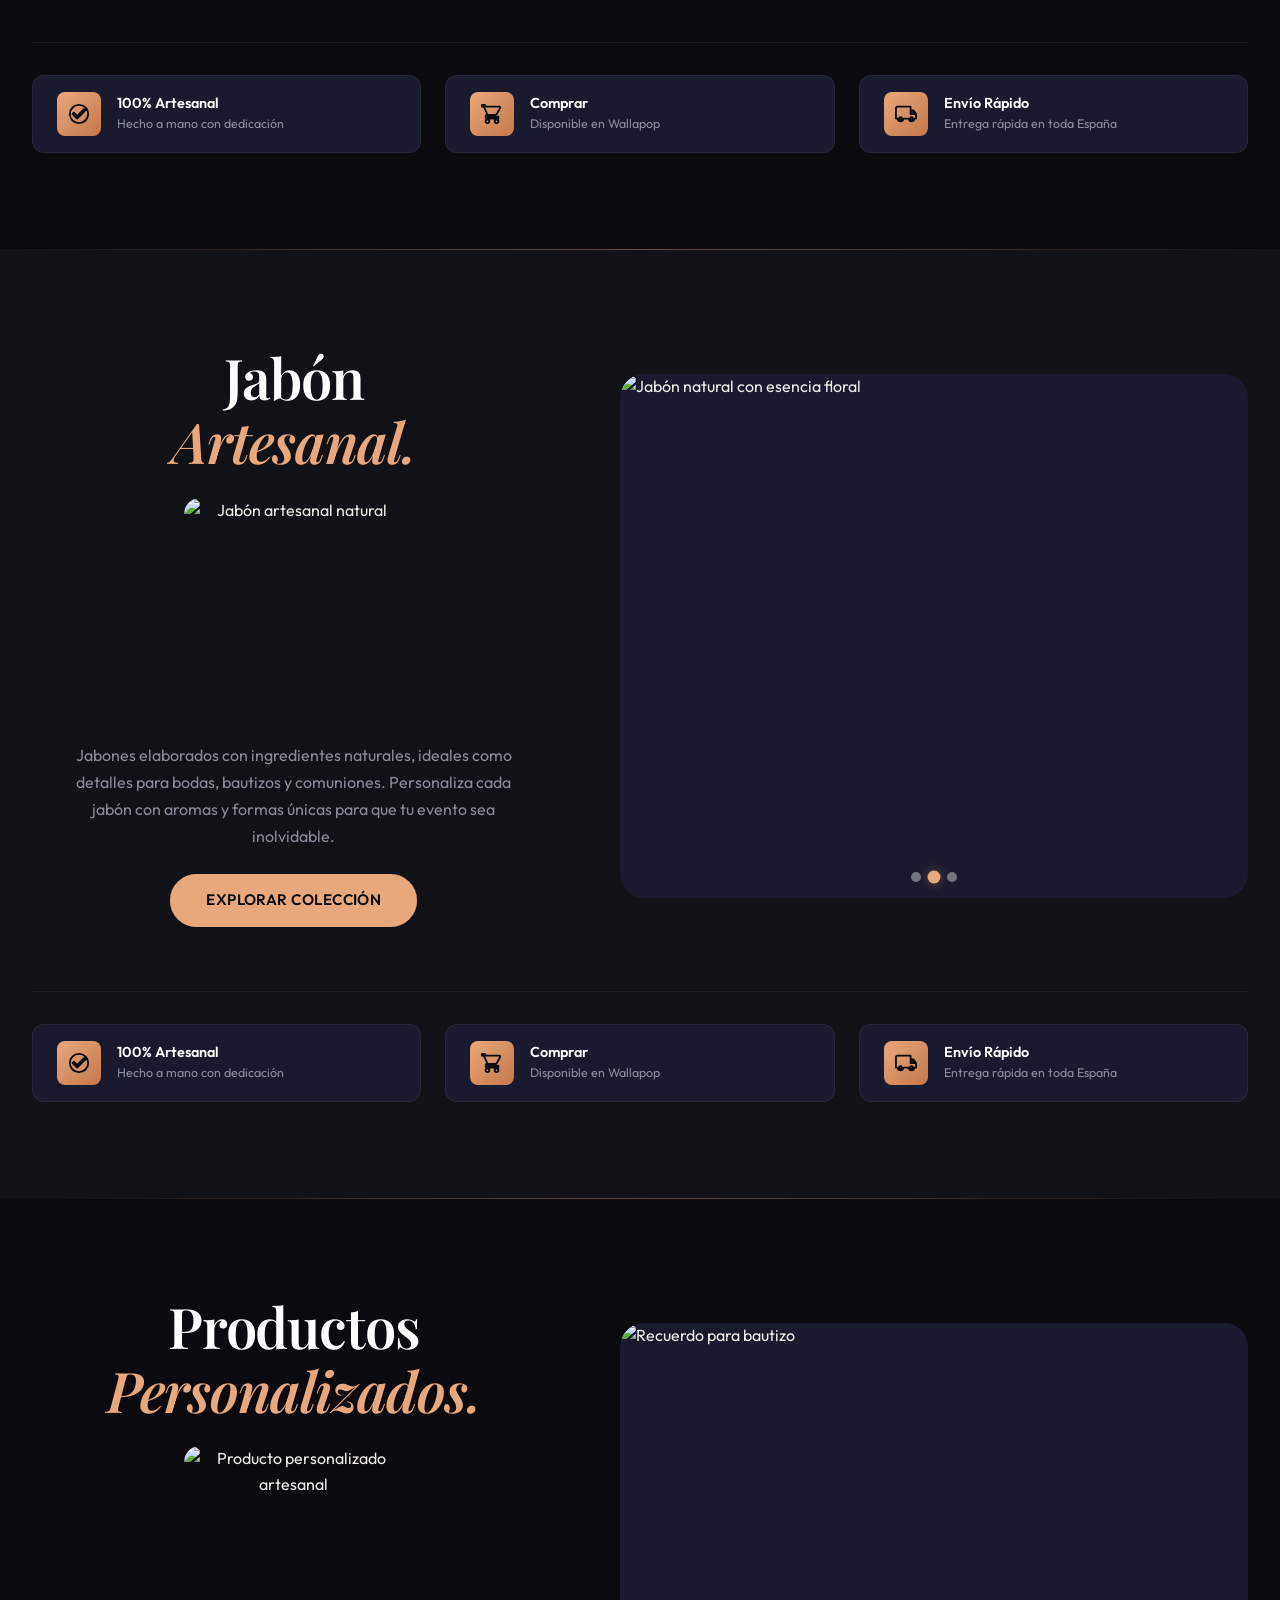
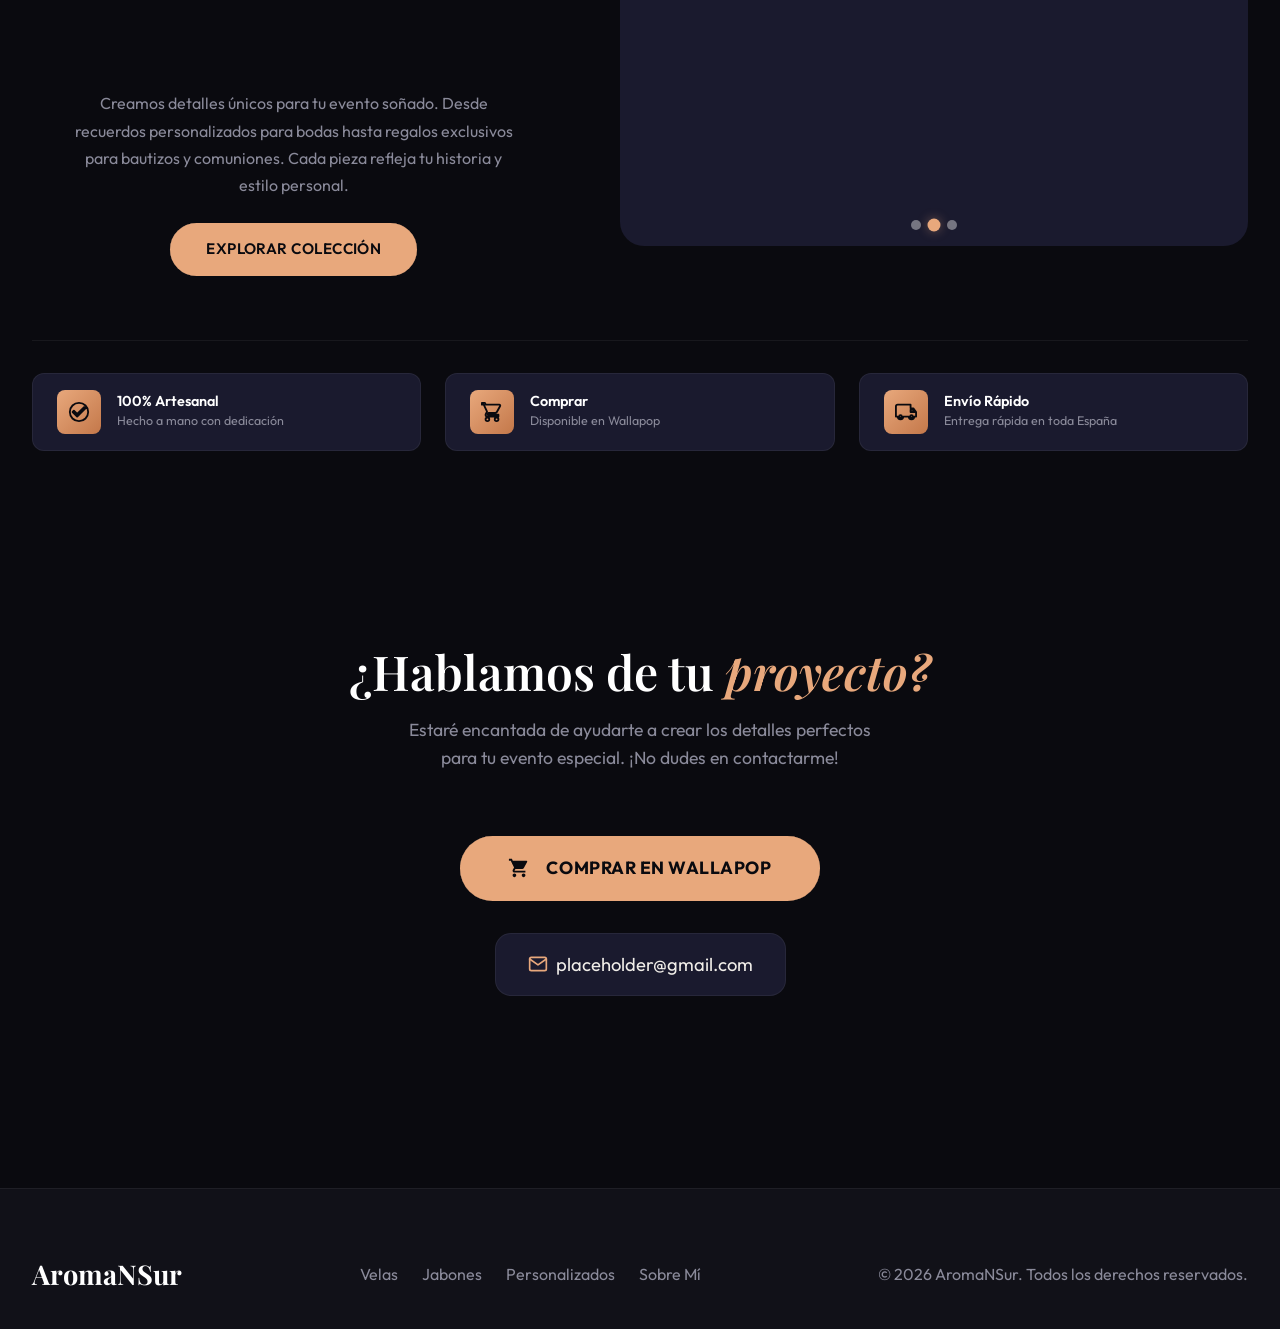
==== commit 242e164d: "web version 1.1" ====
--- a/index.html
+++ b/index.html
@@ -1,11 +1,13 @@
 <!DOCTYPE html>
 <html lang="es">
+
 <head>
   <meta charset="UTF-8">
   <meta name="viewport" content="width=device-width, initial-scale=1.0">
-  <meta name="description" content="AromaNSur — Velas aromáticas artesanales, jabones y productos personalizados para bodas, bautizos y eventos especiales. Hecho a mano con dedicación.">
+  <meta name="description"
+    content="AromaNSur — Velas aromáticas artesanales, jabones y productos personalizados para bodas, bautizos y eventos especiales. Hecho a mano con dedicación.">
   <meta name="theme-color" content="#0a0a0f">
-  <title>AromaNSur — Productos Artesanales para Eventos Especiales</title>
+  <title>AromaNSur</title>
 
   <!-- Preconnect -->
   <link rel="preconnect" href="https://fonts.googleapis.com">
@@ -16,6 +18,7 @@
   <link rel="stylesheet" href="css/global.css">
   <link rel="stylesheet" href="css/index.css">
 </head>
+
 <body>
 
   <!-- ═══════════════════ NAVBAR ═══════════════════ -->
@@ -61,7 +64,7 @@
     <div class="hero-canvas__scroll-hint">
       <span>Descubre</span>
       <svg viewBox="0 0 24 24" fill="none" stroke="currentColor" stroke-width="2">
-        <path d="M12 5v14M19 12l-7 7-7-7"/>
+        <path d="M12 5v14M19 12l-7 7-7-7" />
       </svg>
     </div>
   </section>
@@ -73,26 +76,22 @@
       <div class="category__layout reveal">
         <!-- Columna Izquierda: Info (título primero, luego imagen centrada) -->
         <div class="category__info">
-          <h2 class="category__title">
+          <h2 class="category__title reveal">
             Velas<br><span class="category__title-accent">Aromáticas.</span>
           </h2>
           <div class="category__preview">
-            <img
-              src="https://ik.imagekit.io/aromansur/Velas/foto.png?tr=w-400,q-80,f-auto"
-              alt="Vela aromática artesanal para eventos"
-              class="category__preview-img"
-              width="400"
-              height="400"
-              loading="lazy"
-            >
+            <img src="https://ik.imagekit.io/aromansur/Velas/foto.png?tr=w-400,q-80,f-auto"
+              alt="Vela aromática artesanal para eventos" class="category__preview-img" width="400" height="400"
+              loading="lazy">
           </div>
           <p class="category__description">
-            Ilumina tus momentos más especiales con nuestras velas artesanales. 
-            Perfectas para bodas, bautizos, comuniones y celebraciones únicas. 
+            Ilumina tus momentos más especiales con nuestras velas artesanales.
+            Perfectas para bodas, bautizos, comuniones y celebraciones únicas.
             Cada vela está elaborada a mano con ceras naturales y fragancias exclusivas.
           </p>
           <div class="category__cta-wrapper">
-            <a href="pages/velas-aromaticas.html" class="category__cta" id="cta-velas" target="_blank" rel="noopener noreferrer">
+            <a href="pages/velas-aromaticas.html" class="category__cta" id="cta-velas" target="_blank"
+              rel="noopener noreferrer">
               Explorar Colección
             </a>
           </div>
@@ -102,31 +101,16 @@
         <div class="category__carousel" data-carousel>
           <div class="category__carousel-track">
             <div class="category__carousel-slide active">
-              <img
-                src="https://ik.imagekit.io/aromansur/Velas/foto.png?tr=w-600,h-500,c-maintain_ratio,q-80,f-auto"
-                alt="Vela decorativa para bodas"
-                width="600"
-                height="500"
-                loading="lazy"
-              >
-            </div>
-            <div class="category__carousel-slide">
-              <img
-                src="https://ik.imagekit.io/aromansur/Velas/foto.png?tr=w-600,h-500,c-maintain_ratio,q-80,f-auto"
-                alt="Vela aromática de lavanda"
-                width="600"
-                height="500"
-                loading="lazy"
-              >
-            </div>
-            <div class="category__carousel-slide">
-              <img
-                src="https://ik.imagekit.io/aromansur/Velas/foto.png?tr=w-600,h-500,c-maintain_ratio,q-80,f-auto"
-                alt="Set de velas para regalo"
-                width="600"
-                height="500"
-                loading="lazy"
-              >
+              <img src="https://ik.imagekit.io/aromansur/Velas/foto.png?tr=w-600,h-500,c-maintain_ratio,q-80,f-auto"
+                alt="Vela decorativa para bodas" width="600" height="500" loading="lazy">
+            </div>
+            <div class="category__carousel-slide">
+              <img src="https://ik.imagekit.io/aromansur/Velas/foto.png?tr=w-600,h-500,c-maintain_ratio,q-80,f-auto"
+                alt="Vela aromática de lavanda" width="600" height="500" loading="lazy">
+            </div>
+            <div class="category__carousel-slide">
+              <img src="https://ik.imagekit.io/aromansur/Velas/foto.png?tr=w-600,h-500,c-maintain_ratio,q-80,f-auto"
+                alt="Set de velas para regalo" width="600" height="500" loading="lazy">
             </div>
           </div>
           <div class="category__carousel-dots">
@@ -141,32 +125,42 @@
       <div class="features-bar reveal reveal-delay-2">
         <div class="feature-item" id="feature-artesanal-velas">
           <div class="feature-item__icon">
-            <svg viewBox="0 0 24 24"><path d="M12 2C6.48 2 2 6.48 2 12s4.48 10 10 10 10-4.48 10-10S17.52 2 12 2zm-2 15l-5-5 1.41-1.41L10 14.17l7.59-7.59L19 8l-9 9z"/></svg>
+            <svg viewBox="0 0 24 24">
+              <path
+                d="M12 2C6.48 2 2 6.48 2 12s4.48 10 10 10 10-4.48 10-10S17.52 2 12 2zm-2 15l-5-5 1.41-1.41L10 14.17l7.59-7.59L19 8l-9 9z" />
+            </svg>
           </div>
           <div class="feature-item__text">
             <h4>100% Artesanal</h4>
             <p>Hecho a mano con dedicación</p>
           </div>
         </div>
-        <div class="feature-item" id="feature-envio-velas">
-          <div class="feature-item__icon">
-            <svg viewBox="0 0 24 24"><path d="M20 8h-3V4H3c-1.1 0-2 .9-2 2v11h2c0 1.66 1.34 3 3 3s3-1.34 3-3h6c0 1.66 1.34 3 3 3s3-1.34 3-3h2v-5l-3-4zM6 18.5c-.83 0-1.5-.67-1.5-1.5s.67-1.5 1.5-1.5 1.5.67 1.5 1.5-.67 1.5-1.5 1.5zm13.5-9l1.96 2.5H17V9.5h2.5zm-1.5 9c-.83 0-1.5-.67-1.5-1.5s.67-1.5 1.5-1.5 1.5.67 1.5 1.5-.67 1.5-1.5 1.5z"/></svg>
-          </div>
-          <div class="feature-item__text">
-            <h4>Envío Rápido</h4>
-            <p>Entrega rápida en toda España</p>
-          </div>
-        </div>
-        <div class="feature-item" id="feature-comprar-velas">
-          <a href="#" target="_blank" rel="noopener noreferrer" style="display:flex;align-items:center;gap:var(--space-md);color:inherit;text-decoration:none;">
+        <div class="feature-item feature-item--wallapop" id="feature-comprar-velas">
+          <a href="#" target="_blank" rel="noopener noreferrer"
+            style="display:flex;align-items:center;gap:var(--space-md);color:inherit;text-decoration:none;">
             <div class="feature-item__icon">
-              <svg viewBox="0 0 24 24"><path d="M7 18c-1.1 0-1.99.9-1.99 2S5.9 22 7 22s2-.9 2-2-.9-2-2-2zM1 2v2h2l3.6 7.59-1.35 2.45c-.16.28-.25.61-.25.96 0 1.1.9 2 2 2h12v-2H7.42c-.14 0-.25-.11-.25-.25l.03-.12.9-1.63h7.45c.75 0 1.41-.41 1.75-1.03l3.58-6.49c.08-.14.12-.31.12-.48 0-.55-.45-1-1-1H5.21l-.94-2H1zm16 16c-1.1 0-1.99.9-1.99 2s.89 2 1.99 2 2-.9 2-2-.9-2-2-2z"/></svg>
+              <svg viewBox="0 0 24 24">
+                <path
+                  d="M7 18c-1.1 0-1.99.9-1.99 2S5.9 22 7 22s2-.9 2-2-.9-2-2-2zM1 2v2h2l3.6 7.59-1.35 2.45c-.16.28-.25.61-.25.96 0 1.1.9 2 2 2h12v-2H7.42c-.14 0-.25-.11-.25-.25l.03-.12.9-1.63h7.45c.75 0 1.41-.41 1.75-1.03l3.58-6.49c.08-.14.12-.31.12-.48 0-.55-.45-1-1-1H5.21l-.94-2H1zm16 16c-1.1 0-1.99.9-1.99 2s.89 2 1.99 2 2-.9 2-2-.9-2-2-2z" />
+              </svg>
             </div>
             <div class="feature-item__text">
               <h4>Comprar</h4>
               <p>Disponible en Wallapop</p>
             </div>
           </a>
+        </div>
+        <div class="feature-item" id="feature-envio-velas">
+          <div class="feature-item__icon">
+            <svg viewBox="0 0 24 24">
+              <path
+                d="M20 8h-3V4H3c-1.1 0-2 .9-2 2v11h2c0 1.66 1.34 3 3 3s3-1.34 3-3h6c0 1.66 1.34 3 3 3s3-1.34 3-3h2v-5l-3-4zM6 18.5c-.83 0-1.5-.67-1.5-1.5s.67-1.5 1.5-1.5 1.5.67 1.5 1.5-.67 1.5-1.5 1.5zm13.5-9l1.96 2.5H17V9.5h2.5zm-1.5 9c-.83 0-1.5-.67-1.5-1.5s.67-1.5 1.5-1.5 1.5.67 1.5 1.5-.67 1.5-1.5 1.5z" />
+            </svg>
+          </div>
+          <div class="feature-item__text">
+            <h4>Envío Rápido</h4>
+            <p>Entrega rápida en toda España</p>
+          </div>
         </div>
       </div>
     </div>
@@ -179,26 +173,21 @@
       <div class="category__layout reveal">
         <!-- Columna Izquierda: Info -->
         <div class="category__info">
-          <h2 class="category__title">
+          <h2 class="category__title reveal">
             Jabón<br><span class="category__title-accent">Artesanal.</span>
           </h2>
           <div class="category__preview">
-            <img
-              src="https://ik.imagekit.io/aromansur/Velas/foto.png?tr=w-400,q-80,f-auto"
-              alt="Jabón artesanal natural"
-              class="category__preview-img"
-              width="400"
-              height="400"
-              loading="lazy"
-            >
+            <img src="https://ik.imagekit.io/aromansur/Velas/foto.png?tr=w-400,q-80,f-auto"
+              alt="Jabón artesanal natural" class="category__preview-img" width="400" height="400" loading="lazy">
           </div>
           <p class="category__description">
-            Jabones elaborados con ingredientes naturales, ideales como detalles 
-            para bodas, bautizos y comuniones. Personaliza cada jabón con aromas 
+            Jabones elaborados con ingredientes naturales, ideales como detalles
+            para bodas, bautizos y comuniones. Personaliza cada jabón con aromas
             y formas únicas para que tu evento sea inolvidable.
           </p>
           <div class="category__cta-wrapper">
-            <a href="pages/jabon-artesanal.html" class="category__cta" id="cta-jabon" target="_blank" rel="noopener noreferrer">
+            <a href="pages/jabon-artesanal.html" class="category__cta" id="cta-jabon" target="_blank"
+              rel="noopener noreferrer">
               Explorar Colección
             </a>
           </div>
@@ -208,31 +197,16 @@
         <div class="category__carousel" data-carousel>
           <div class="category__carousel-track">
             <div class="category__carousel-slide active">
-              <img
-                src="https://ik.imagekit.io/aromansur/Velas/foto.png?tr=w-600,h-500,c-maintain_ratio,q-80,f-auto"
-                alt="Jabón artesanal de lavanda"
-                width="600"
-                height="500"
-                loading="lazy"
-              >
-            </div>
-            <div class="category__carousel-slide">
-              <img
-                src="https://ik.imagekit.io/aromansur/Velas/foto.png?tr=w-600,h-500,c-maintain_ratio,q-80,f-auto"
-                alt="Jabón natural con esencia floral"
-                width="600"
-                height="500"
-                loading="lazy"
-              >
-            </div>
-            <div class="category__carousel-slide">
-              <img
-                src="https://ik.imagekit.io/aromansur/Velas/foto.png?tr=w-600,h-500,c-maintain_ratio,q-80,f-auto"
-                alt="Set de jabones artesanales"
-                width="600"
-                height="500"
-                loading="lazy"
-              >
+              <img src="https://ik.imagekit.io/aromansur/Velas/foto.png?tr=w-600,h-500,c-maintain_ratio,q-80,f-auto"
+                alt="Jabón artesanal de lavanda" width="600" height="500" loading="lazy">
+            </div>
+            <div class="category__carousel-slide">
+              <img src="https://ik.imagekit.io/aromansur/Velas/foto.png?tr=w-600,h-500,c-maintain_ratio,q-80,f-auto"
+                alt="Jabón natural con esencia floral" width="600" height="500" loading="lazy">
+            </div>
+            <div class="category__carousel-slide">
+              <img src="https://ik.imagekit.io/aromansur/Velas/foto.png?tr=w-600,h-500,c-maintain_ratio,q-80,f-auto"
+                alt="Set de jabones artesanales" width="600" height="500" loading="lazy">
             </div>
           </div>
           <div class="category__carousel-dots">
@@ -247,32 +221,42 @@
       <div class="features-bar reveal reveal-delay-2">
         <div class="feature-item" id="feature-artesanal-jabon">
           <div class="feature-item__icon">
-            <svg viewBox="0 0 24 24"><path d="M12 2C6.48 2 2 6.48 2 12s4.48 10 10 10 10-4.48 10-10S17.52 2 12 2zm-2 15l-5-5 1.41-1.41L10 14.17l7.59-7.59L19 8l-9 9z"/></svg>
+            <svg viewBox="0 0 24 24">
+              <path
+                d="M12 2C6.48 2 2 6.48 2 12s4.48 10 10 10 10-4.48 10-10S17.52 2 12 2zm-2 15l-5-5 1.41-1.41L10 14.17l7.59-7.59L19 8l-9 9z" />
+            </svg>
           </div>
           <div class="feature-item__text">
             <h4>100% Artesanal</h4>
             <p>Hecho a mano con dedicación</p>
           </div>
         </div>
-        <div class="feature-item" id="feature-envio-jabon">
-          <div class="feature-item__icon">
-            <svg viewBox="0 0 24 24"><path d="M20 8h-3V4H3c-1.1 0-2 .9-2 2v11h2c0 1.66 1.34 3 3 3s3-1.34 3-3h6c0 1.66 1.34 3 3 3s3-1.34 3-3h2v-5l-3-4zM6 18.5c-.83 0-1.5-.67-1.5-1.5s.67-1.5 1.5-1.5 1.5.67 1.5 1.5-.67 1.5-1.5 1.5zm13.5-9l1.96 2.5H17V9.5h2.5zm-1.5 9c-.83 0-1.5-.67-1.5-1.5s.67-1.5 1.5-1.5 1.5.67 1.5 1.5-.67 1.5-1.5 1.5z"/></svg>
-          </div>
-          <div class="feature-item__text">
-            <h4>Envío Rápido</h4>
-            <p>Entrega rápida en toda España</p>
-          </div>
-        </div>
-        <div class="feature-item" id="feature-comprar-jabon">
-          <a href="#" target="_blank" rel="noopener noreferrer" style="display:flex;align-items:center;gap:var(--space-md);color:inherit;text-decoration:none;">
+        <div class="feature-item feature-item--wallapop" id="feature-comprar-jabon">
+          <a href="#" target="_blank" rel="noopener noreferrer"
+            style="display:flex;align-items:center;gap:var(--space-md);color:inherit;text-decoration:none;">
             <div class="feature-item__icon">
-              <svg viewBox="0 0 24 24"><path d="M7 18c-1.1 0-1.99.9-1.99 2S5.9 22 7 22s2-.9 2-2-.9-2-2-2zM1 2v2h2l3.6 7.59-1.35 2.45c-.16.28-.25.61-.25.96 0 1.1.9 2 2 2h12v-2H7.42c-.14 0-.25-.11-.25-.25l.03-.12.9-1.63h7.45c.75 0 1.41-.41 1.75-1.03l3.58-6.49c.08-.14.12-.31.12-.48 0-.55-.45-1-1-1H5.21l-.94-2H1zm16 16c-1.1 0-1.99.9-1.99 2s.89 2 1.99 2 2-.9 2-2-.9-2-2-2z"/></svg>
+              <svg viewBox="0 0 24 24">
+                <path
+                  d="M7 18c-1.1 0-1.99.9-1.99 2S5.9 22 7 22s2-.9 2-2-.9-2-2-2zM1 2v2h2l3.6 7.59-1.35 2.45c-.16.28-.25.61-.25.96 0 1.1.9 2 2 2h12v-2H7.42c-.14 0-.25-.11-.25-.25l.03-.12.9-1.63h7.45c.75 0 1.41-.41 1.75-1.03l3.58-6.49c.08-.14.12-.31.12-.48 0-.55-.45-1-1-1H5.21l-.94-2H1zm16 16c-1.1 0-1.99.9-1.99 2s.89 2 1.99 2 2-.9 2-2-.9-2-2-2z" />
+              </svg>
             </div>
             <div class="feature-item__text">
               <h4>Comprar</h4>
               <p>Disponible en Wallapop</p>
             </div>
           </a>
+        </div>
+        <div class="feature-item" id="feature-envio-jabon">
+          <div class="feature-item__icon">
+            <svg viewBox="0 0 24 24">
+              <path
+                d="M20 8h-3V4H3c-1.1 0-2 .9-2 2v11h2c0 1.66 1.34 3 3 3s3-1.34 3-3h6c0 1.66 1.34 3 3 3s3-1.34 3-3h2v-5l-3-4zM6 18.5c-.83 0-1.5-.67-1.5-1.5s.67-1.5 1.5-1.5 1.5.67 1.5 1.5-.67 1.5-1.5 1.5zm13.5-9l1.96 2.5H17V9.5h2.5zm-1.5 9c-.83 0-1.5-.67-1.5-1.5s.67-1.5 1.5-1.5 1.5.67 1.5 1.5-.67 1.5-1.5 1.5z" />
+            </svg>
+          </div>
+          <div class="feature-item__text">
+            <h4>Envío Rápido</h4>
+            <p>Entrega rápida en toda España</p>
+          </div>
         </div>
       </div>
     </div>
@@ -285,26 +269,22 @@
       <div class="category__layout reveal">
         <!-- Columna Izquierda: Info -->
         <div class="category__info">
-          <h2 class="category__title">
+          <h2 class="category__title reveal">
             Productos<br><span class="category__title-accent">Personalizados.</span>
           </h2>
           <div class="category__preview">
-            <img
-              src="https://ik.imagekit.io/aromansur/Velas/foto.png?tr=w-400,q-80,f-auto"
-              alt="Producto personalizado artesanal"
-              class="category__preview-img"
-              width="400"
-              height="400"
-              loading="lazy"
-            >
+            <img src="https://ik.imagekit.io/aromansur/Velas/foto.png?tr=w-400,q-80,f-auto"
+              alt="Producto personalizado artesanal" class="category__preview-img" width="400" height="400"
+              loading="lazy">
           </div>
           <p class="category__description">
-            Creamos detalles únicos para tu evento soñado. Desde recuerdos 
-            personalizados para bodas hasta regalos exclusivos para bautizos y 
+            Creamos detalles únicos para tu evento soñado. Desde recuerdos
+            personalizados para bodas hasta regalos exclusivos para bautizos y
             comuniones. Cada pieza refleja tu historia y estilo personal.
           </p>
           <div class="category__cta-wrapper">
-            <a href="pages/productos-personalizados.html" class="category__cta" id="cta-personalizados" target="_blank" rel="noopener noreferrer">
+            <a href="pages/productos-personalizados.html" class="category__cta" id="cta-personalizados" target="_blank"
+              rel="noopener noreferrer">
               Explorar Colección
             </a>
           </div>
@@ -314,31 +294,16 @@
         <div class="category__carousel" data-carousel>
           <div class="category__carousel-track">
             <div class="category__carousel-slide active">
-              <img
-                src="https://ik.imagekit.io/aromansur/Velas/foto.png?tr=w-600,h-500,c-maintain_ratio,q-80,f-auto"
-                alt="Detalle personalizado para boda"
-                width="600"
-                height="500"
-                loading="lazy"
-              >
-            </div>
-            <div class="category__carousel-slide">
-              <img
-                src="https://ik.imagekit.io/aromansur/Velas/foto.png?tr=w-600,h-500,c-maintain_ratio,q-80,f-auto"
-                alt="Recuerdo para bautizo"
-                width="600"
-                height="500"
-                loading="lazy"
-              >
-            </div>
-            <div class="category__carousel-slide">
-              <img
-                src="https://ik.imagekit.io/aromansur/Velas/foto.png?tr=w-600,h-500,c-maintain_ratio,q-80,f-auto"
-                alt="Regalo personalizado para comunión"
-                width="600"
-                height="500"
-                loading="lazy"
-              >
+              <img src="https://ik.imagekit.io/aromansur/Velas/foto.png?tr=w-600,h-500,c-maintain_ratio,q-80,f-auto"
+                alt="Detalle personalizado para boda" width="600" height="500" loading="lazy">
+            </div>
+            <div class="category__carousel-slide">
+              <img src="https://ik.imagekit.io/aromansur/Velas/foto.png?tr=w-600,h-500,c-maintain_ratio,q-80,f-auto"
+                alt="Recuerdo para bautizo" width="600" height="500" loading="lazy">
+            </div>
+            <div class="category__carousel-slide">
+              <img src="https://ik.imagekit.io/aromansur/Velas/foto.png?tr=w-600,h-500,c-maintain_ratio,q-80,f-auto"
+                alt="Regalo personalizado para comunión" width="600" height="500" loading="lazy">
             </div>
           </div>
           <div class="category__carousel-dots">
@@ -353,32 +318,42 @@
       <div class="features-bar reveal reveal-delay-2">
         <div class="feature-item" id="feature-artesanal-pers">
           <div class="feature-item__icon">
-            <svg viewBox="0 0 24 24"><path d="M12 2C6.48 2 2 6.48 2 12s4.48 10 10 10 10-4.48 10-10S17.52 2 12 2zm-2 15l-5-5 1.41-1.41L10 14.17l7.59-7.59L19 8l-9 9z"/></svg>
+            <svg viewBox="0 0 24 24">
+              <path
+                d="M12 2C6.48 2 2 6.48 2 12s4.48 10 10 10 10-4.48 10-10S17.52 2 12 2zm-2 15l-5-5 1.41-1.41L10 14.17l7.59-7.59L19 8l-9 9z" />
+            </svg>
           </div>
           <div class="feature-item__text">
             <h4>100% Artesanal</h4>
             <p>Hecho a mano con dedicación</p>
           </div>
         </div>
-        <div class="feature-item" id="feature-envio-pers">
-          <div class="feature-item__icon">
-            <svg viewBox="0 0 24 24"><path d="M20 8h-3V4H3c-1.1 0-2 .9-2 2v11h2c0 1.66 1.34 3 3 3s3-1.34 3-3h6c0 1.66 1.34 3 3 3s3-1.34 3-3h2v-5l-3-4zM6 18.5c-.83 0-1.5-.67-1.5-1.5s.67-1.5 1.5-1.5 1.5.67 1.5 1.5-.67 1.5-1.5 1.5zm13.5-9l1.96 2.5H17V9.5h2.5zm-1.5 9c-.83 0-1.5-.67-1.5-1.5s.67-1.5 1.5-1.5 1.5.67 1.5 1.5-.67 1.5-1.5 1.5z"/></svg>
-          </div>
-          <div class="feature-item__text">
-            <h4>Envío Rápido</h4>
-            <p>Entrega rápida en toda España</p>
-          </div>
-        </div>
-        <div class="feature-item" id="feature-comprar-pers">
-          <a href="#" target="_blank" rel="noopener noreferrer" style="display:flex;align-items:center;gap:var(--space-md);color:inherit;text-decoration:none;">
+        <div class="feature-item feature-item--wallapop" id="feature-comprar-pers">
+          <a href="#" target="_blank" rel="noopener noreferrer"
+            style="display:flex;align-items:center;gap:var(--space-md);color:inherit;text-decoration:none;">
             <div class="feature-item__icon">
-              <svg viewBox="0 0 24 24"><path d="M7 18c-1.1 0-1.99.9-1.99 2S5.9 22 7 22s2-.9 2-2-.9-2-2-2zM1 2v2h2l3.6 7.59-1.35 2.45c-.16.28-.25.61-.25.96 0 1.1.9 2 2 2h12v-2H7.42c-.14 0-.25-.11-.25-.25l.03-.12.9-1.63h7.45c.75 0 1.41-.41 1.75-1.03l3.58-6.49c.08-.14.12-.31.12-.48 0-.55-.45-1-1-1H5.21l-.94-2H1zm16 16c-1.1 0-1.99.9-1.99 2s.89 2 1.99 2 2-.9 2-2-.9-2-2-2z"/></svg>
+              <svg viewBox="0 0 24 24">
+                <path
+                  d="M7 18c-1.1 0-1.99.9-1.99 2S5.9 22 7 22s2-.9 2-2-.9-2-2-2zM1 2v2h2l3.6 7.59-1.35 2.45c-.16.28-.25.61-.25.96 0 1.1.9 2 2 2h12v-2H7.42c-.14 0-.25-.11-.25-.25l.03-.12.9-1.63h7.45c.75 0 1.41-.41 1.75-1.03l3.58-6.49c.08-.14.12-.31.12-.48 0-.55-.45-1-1-1H5.21l-.94-2H1zm16 16c-1.1 0-1.99.9-1.99 2s.89 2 1.99 2 2-.9 2-2-.9-2-2-2z" />
+              </svg>
             </div>
             <div class="feature-item__text">
               <h4>Comprar</h4>
               <p>Disponible en Wallapop</p>
             </div>
           </a>
+        </div>
+        <div class="feature-item" id="feature-envio-pers">
+          <div class="feature-item__icon">
+            <svg viewBox="0 0 24 24">
+              <path
+                d="M20 8h-3V4H3c-1.1 0-2 .9-2 2v11h2c0 1.66 1.34 3 3 3s3-1.34 3-3h6c0 1.66 1.34 3 3 3s3-1.34 3-3h2v-5l-3-4zM6 18.5c-.83 0-1.5-.67-1.5-1.5s.67-1.5 1.5-1.5 1.5.67 1.5 1.5-.67 1.5-1.5 1.5zm13.5-9l1.96 2.5H17V9.5h2.5zm-1.5 9c-.83 0-1.5-.67-1.5-1.5s.67-1.5 1.5-1.5 1.5.67 1.5 1.5-.67 1.5-1.5 1.5z" />
+            </svg>
+          </div>
+          <div class="feature-item__text">
+            <h4>Envío Rápido</h4>
+            <p>Entrega rápida en toda España</p>
+          </div>
         </div>
       </div>
     </div>
@@ -391,26 +366,21 @@
       <div class="category__layout reveal">
         <!-- Columna Izquierda: Info -->
         <div class="category__info">
-          <h2 class="category__title">
+          <h2 class="category__title reveal">
             Campaña de<br><span class="category__title-accent">Invierno.</span>
           </h2>
           <div class="category__preview">
-            <img
-              src="https://ik.imagekit.io/aromansur/Velas/foto.png?tr=w-400,q-80,f-auto"
-              alt="Producto campaña de invierno"
-              class="category__preview-img"
-              width="400"
-              height="400"
-              loading="lazy"
-            >
+            <img src="https://ik.imagekit.io/aromansur/Velas/foto.png?tr=w-400,q-80,f-auto"
+              alt="Producto campaña de invierno" class="category__preview-img" width="400" height="400" loading="lazy">
           </div>
           <p class="category__description">
-            Descubre nuestra colección especial de invierno. Velas con aromas 
-            navideños, jabones con esencias de canela y clavo, y detalles 
+            Descubre nuestra colección especial de invierno. Velas con aromas
+            navideños, jabones con esencias de canela y clavo, y detalles
             perfectos para las celebraciones de temporada invernal.
           </p>
           <div class="category__cta-wrapper">
-            <a href="pages/campana-invierno.html" class="category__cta" id="cta-invierno" target="_blank" rel="noopener noreferrer">
+            <a href="pages/campana-invierno.html" class="category__cta" id="cta-invierno" target="_blank"
+              rel="noopener noreferrer">
               Explorar Colección
             </a>
           </div>
@@ -420,31 +390,16 @@
         <div class="category__carousel" data-carousel>
           <div class="category__carousel-track">
             <div class="category__carousel-slide active">
-              <img
-                src="https://ik.imagekit.io/aromansur/Velas/foto.png?tr=w-600,h-500,c-maintain_ratio,q-80,f-auto"
-                alt="Vela de invierno edición especial"
-                width="600"
-                height="500"
-                loading="lazy"
-              >
-            </div>
-            <div class="category__carousel-slide">
-              <img
-                src="https://ik.imagekit.io/aromansur/Velas/foto.png?tr=w-600,h-500,c-maintain_ratio,q-80,f-auto"
-                alt="Jabón de canela y naranja"
-                width="600"
-                height="500"
-                loading="lazy"
-              >
-            </div>
-            <div class="category__carousel-slide">
-              <img
-                src="https://ik.imagekit.io/aromansur/Velas/foto.png?tr=w-600,h-500,c-maintain_ratio,q-80,f-auto"
-                alt="Set regalo temporada invernal"
-                width="600"
-                height="500"
-                loading="lazy"
-              >
+              <img src="https://ik.imagekit.io/aromansur/Velas/foto.png?tr=w-600,h-500,c-maintain_ratio,q-80,f-auto"
+                alt="Vela de invierno edición especial" width="600" height="500" loading="lazy">
+            </div>
+            <div class="category__carousel-slide">
+              <img src="https://ik.imagekit.io/aromansur/Velas/foto.png?tr=w-600,h-500,c-maintain_ratio,q-80,f-auto"
+                alt="Jabón de canela y naranja" width="600" height="500" loading="lazy">
+            </div>
+            <div class="category__carousel-slide">
+              <img src="https://ik.imagekit.io/aromansur/Velas/foto.png?tr=w-600,h-500,c-maintain_ratio,q-80,f-auto"
+                alt="Set regalo temporada invernal" width="600" height="500" loading="lazy">
             </div>
           </div>
           <div class="category__carousel-dots">
@@ -459,26 +414,24 @@
       <div class="features-bar reveal reveal-delay-2">
         <div class="feature-item" id="feature-artesanal-inv">
           <div class="feature-item__icon">
-            <svg viewBox="0 0 24 24"><path d="M12 2C6.48 2 2 6.48 2 12s4.48 10 10 10 10-4.48 10-10S17.52 2 12 2zm-2 15l-5-5 1.41-1.41L10 14.17l7.59-7.59L19 8l-9 9z"/></svg>
+            <svg viewBox="0 0 24 24">
+              <path
+                d="M12 2C6.48 2 2 6.48 2 12s4.48 10 10 10 10-4.48 10-10S17.52 2 12 2zm-2 15l-5-5 1.41-1.41L10 14.17l7.59-7.59L19 8l-9 9z" />
+            </svg>
           </div>
           <div class="feature-item__text">
             <h4>100% Artesanal</h4>
             <p>Hecho a mano con dedicación</p>
           </div>
         </div>
-        <div class="feature-item" id="feature-envio-inv">
-          <div class="feature-item__icon">
-            <svg viewBox="0 0 24 24"><path d="M20 8h-3V4H3c-1.1 0-2 .9-2 2v11h2c0 1.66 1.34 3 3 3s3-1.34 3-3h6c0 1.66 1.34 3 3 3s3-1.34 3-3h2v-5l-3-4zM6 18.5c-.83 0-1.5-.67-1.5-1.5s.67-1.5 1.5-1.5 1.5.67 1.5 1.5-.67 1.5-1.5 1.5zm13.5-9l1.96 2.5H17V9.5h2.5zm-1.5 9c-.83 0-1.5-.67-1.5-1.5s.67-1.5 1.5-1.5 1.5.67 1.5 1.5-.67 1.5-1.5 1.5z"/></svg>
-          </div>
-          <div class="feature-item__text">
-            <h4>Envío Rápido</h4>
-            <p>Entrega rápida en toda España</p>
-          </div>
-        </div>
-        <div class="feature-item" id="feature-comprar-inv">
-          <a href="#" target="_blank" rel="noopener noreferrer" style="display:flex;align-items:center;gap:var(--space-md);color:inherit;text-decoration:none;">
+        <div class="feature-item feature-item--wallapop" id="feature-comprar-inv">
+          <a href="#" target="_blank" rel="noopener noreferrer"
+            style="display:flex;align-items:center;gap:var(--space-md);color:inherit;text-decoration:none;">
             <div class="feature-item__icon">
-              <svg viewBox="0 0 24 24"><path d="M7 18c-1.1 0-1.99.9-1.99 2S5.9 22 7 22s2-.9 2-2-.9-2-2-2zM1 2v2h2l3.6 7.59-1.35 2.45c-.16.28-.25.61-.25.96 0 1.1.9 2 2 2h12v-2H7.42c-.14 0-.25-.11-.25-.25l.03-.12.9-1.63h7.45c.75 0 1.41-.41 1.75-1.03l3.58-6.49c.08-.14.12-.31.12-.48 0-.55-.45-1-1-1H5.21l-.94-2H1zm16 16c-1.1 0-1.99.9-1.99 2s.89 2 1.99 2 2-.9 2-2-.9-2-2-2z"/></svg>
+              <svg viewBox="0 0 24 24">
+                <path
+                  d="M7 18c-1.1 0-1.99.9-1.99 2S5.9 22 7 22s2-.9 2-2-.9-2-2-2zM1 2v2h2l3.6 7.59-1.35 2.45c-.16.28-.25.61-.25.96 0 1.1.9 2 2 2h12v-2H7.42c-.14 0-.25-.11-.25-.25l.03-.12.9-1.63h7.45c.75 0 1.41-.41 1.75-1.03l3.58-6.49c.08-.14.12-.31.12-.48 0-.55-.45-1-1-1H5.21l-.94-2H1zm16 16c-1.1 0-1.99.9-1.99 2s.89 2 1.99 2 2-.9 2-2-.9-2-2-2z" />
+              </svg>
             </div>
             <div class="feature-item__text">
               <h4>Comprar</h4>
@@ -486,6 +439,50 @@
             </div>
           </a>
         </div>
+        <div class="feature-item" id="feature-envio-inv">
+          <div class="feature-item__icon">
+            <svg viewBox="0 0 24 24">
+              <path
+                d="M20 8h-3V4H3c-1.1 0-2 .9-2 2v11h2c0 1.66 1.34 3 3 3s3-1.34 3-3h6c0 1.66 1.34 3 3 3s3-1.34 3-3h2v-5l-3-4zM6 18.5c-.83 0-1.5-.67-1.5-1.5s.67-1.5 1.5-1.5 1.5.67 1.5 1.5-.67 1.5-1.5 1.5zm13.5-9l1.96 2.5H17V9.5h2.5zm-1.5 9c-.83 0-1.5-.67-1.5-1.5s.67-1.5 1.5-1.5 1.5.67 1.5 1.5-.67 1.5-1.5 1.5z" />
+            </svg>
+          </div>
+          <div class="feature-item__text">
+            <h4>Envío Rápido</h4>
+            <p>Entrega rápida en toda España</p>
+          </div>
+        </div>
+      </div>
+    </div>
+  </section>
+
+
+  <!-- ═══════════════════ CONTACTO ═══════════════════ -->
+  <section class="sobremi-contact" id="contacto">
+    <div class="container">
+      <h2 class="sobremi-contact__title reveal">
+        ¿Hablamos de tu <span class="sobremi-contact__title-accent">proyecto?</span>
+      </h2>
+      <p class="sobremi-contact__subtitle reveal reveal-delay-1">
+        Estaré encantada de ayudarte a crear los detalles perfectos para tu evento especial.
+        ¡No dudes en contactarme!
+      </p>
+      <div class="sobremi-contact__actions reveal reveal-delay-2">
+        <!-- Botón Wallapop -->
+        <a href="#" target="_blank" rel="noopener noreferrer" class="sobremi-contact__cta" id="cta-wallapop-index">
+          <svg viewBox="0 0 24 24">
+            <path
+              d="M7 18c-1.1 0-1.99.9-1.99 2S5.9 22 7 22s2-.9 2-2-.9-2-2-2zM1 2v2h2l3.6 7.59-1.35 2.45c-.16.28-.25.61-.25.96 0 1.1.9 2 2 2h12v-2H7.42c-.14 0-.25-.11-.25-.25l.03-.12.9-1.63h7.45c.75 0 1.41-.41 1.75-1.03l3.58-6.49c.08-.14.12-.31.12-.48 0-.55-.45-1-1-1H5.21l-.94-2H1zm16 16c-1.1 0-1.99.9-1.99 2s.89 2 1.99 2 2-.9 2-2-.9-2-2-2z" />
+          </svg>
+          Comprar en Wallapop
+        </a>
+        <!-- Email -->
+        <span class="sobremi-contact__email" id="contact-email-index">
+          <svg viewBox="0 0 24 24" stroke-linecap="round" stroke-linejoin="round">
+            <path d="M4 4h16c1.1 0 2 .9 2 2v12c0 1.1-.9 2-2 2H4c-1.1 0-2-.9-2-2V6c0-1.1.9-2 2-2z" />
+            <polyline points="22,6 12,13 2,6" />
+          </svg>
+          placeholder@gmail.com
+        </span>
       </div>
     </div>
   </section>
@@ -510,7 +507,10 @@
 
   <!-- Scripts -->
   <script src="js/canvas-animation.js"></script>
+  <script src="js/title-stroke.js"></script>
   <script src="js/main.js"></script>
+  <script src="js/sparkle.js"></script>
 
 </body>
-</html>
+
+</html>
--- a/css/global.css
+++ b/css/global.css
@@ -397,4 +397,126 @@
   .footer__links {
     justify-content: center;
   }
-}
+
+  .sobremi-contact__cta {
+    padding: 16px 36px;
+    font-size: 1rem;
+  }
+
+  .sobremi-contact__email {
+    font-size: 1rem;
+    padding: var(--space-sm) var(--space-md);
+  }
+}
+
+/* ── Contact Section (¿Hablamos de tu proyecto?) ── */
+.sobremi-contact {
+  padding: var(--space-4xl) 0;
+  text-align: center;
+}
+
+.sobremi-contact__title {
+  font-size: clamp(2rem, 4vw, 3rem);
+  margin-bottom: var(--space-md);
+}
+
+.sobremi-contact__title-accent {
+  color: var(--color-accent);
+  font-style: italic;
+}
+
+.sobremi-contact__subtitle {
+  font-size: 1.1rem;
+  color: var(--color-text-muted);
+  max-width: 500px;
+  margin: 0 auto var(--space-3xl);
+  line-height: 1.6;
+}
+
+.sobremi-contact__actions {
+  display: flex;
+  flex-direction: column;
+  align-items: center;
+  gap: var(--space-xl);
+}
+
+.sobremi-contact__cta {
+  display: inline-flex;
+  align-items: center;
+  justify-content: center;
+  gap: var(--space-md);
+  padding: 18px 48px;
+  background: var(--color-accent);
+  color: var(--color-bg);
+  font-family: var(--font-body);
+  font-weight: 700;
+  font-size: 1.1rem;
+  letter-spacing: 0.03em;
+  border-radius: var(--radius-full);
+  text-transform: uppercase;
+  transition: transform var(--transition-fast), box-shadow var(--transition-base);
+  position: relative;
+  overflow: hidden;
+}
+
+.sobremi-contact__cta::before {
+  content: '';
+  position: absolute;
+  inset: -2px;
+  border-radius: var(--radius-full);
+  padding: 2px;
+  background: linear-gradient(
+    135deg,
+    var(--color-accent-light),
+    var(--color-accent),
+    var(--color-accent-dark),
+    var(--color-accent-light)
+  );
+  background-size: 300% 300%;
+  animation: sobremi-glow-rotate 3s ease-in-out infinite;
+  -webkit-mask: linear-gradient(#fff 0 0) content-box, linear-gradient(#fff 0 0);
+  -webkit-mask-composite: xor;
+  mask-composite: exclude;
+  z-index: -1;
+}
+
+.sobremi-contact__cta:hover {
+  transform: translateY(-3px);
+  box-shadow: 0 0 30px var(--color-accent-glow),
+              0 0 60px rgba(232, 168, 124, 0.2);
+}
+
+.sobremi-contact__cta svg {
+  width: 22px;
+  height: 22px;
+  fill: currentColor;
+}
+
+@keyframes sobremi-glow-rotate {
+  0%   { background-position: 0% 50%; }
+  50%  { background-position: 100% 50%; }
+  100% { background-position: 0% 50%; }
+}
+
+.sobremi-contact__email {
+  display: inline-flex;
+  align-items: center;
+  gap: var(--space-sm);
+  font-size: 1.15rem;
+  color: var(--color-text);
+  padding: var(--space-md) var(--space-xl);
+  background: var(--color-surface);
+  border: 1px solid var(--color-border);
+  border-radius: var(--radius-lg);
+  cursor: default;
+}
+
+.sobremi-contact__email svg {
+  width: 20px;
+  height: 20px;
+  stroke: var(--color-accent);
+  fill: none;
+  stroke-width: 2;
+  flex-shrink: 0;
+}
+
--- a/css/index.css
+++ b/css/index.css
@@ -110,27 +110,8 @@
   transition: transform var(--transition-slow);
 }
 
-.category__preview::after {
-  content: '';
-  position: absolute;
-  bottom: -10px;
-  left: 50%;
-  transform: translateX(-50%);
-  width: 80%;
-  height: 30px;
-  background: var(--color-accent-glow);
-  border-radius: 50%;
-  filter: blur(16px);
-  z-index: 0;
-  transition: opacity var(--transition-base);
-}
-
 .category__preview:hover .category__preview-img {
   transform: translateY(-4px);
-}
-
-.category__preview:hover::after {
-  opacity: 0.8;
 }
 
 /* Título de la categoría */
@@ -143,6 +124,74 @@
 .category__title-accent {
   color: var(--color-accent);
   font-style: italic;
+}
+
+/* ── Title Stroke-Draw Animation ── */
+
+/* Initial state: text is just an outline, no fill */
+.category__title.stroke-ready {
+  -webkit-text-stroke: 1.5px rgba(255, 255, 255, 0.05);
+  -webkit-text-fill-color: transparent;
+}
+
+.category__title.stroke-ready .category__title-accent {
+  -webkit-text-fill-color: transparent;
+  -webkit-text-stroke: 1.5px rgba(232, 168, 124, 0.05);
+}
+
+/* When scroll-reveal adds .visible, trigger the animation */
+.category__title.stroke-ready.visible {
+  animation: title-stroke-draw 2.4s 0.2s cubic-bezier(0.4, 0, 0.2, 1) forwards;
+}
+
+.category__title.stroke-ready.visible .category__title-accent {
+  animation: title-accent-draw 2.4s 0.5s cubic-bezier(0.4, 0, 0.2, 1) forwards;
+}
+
+@keyframes title-stroke-draw {
+  0% {
+    -webkit-text-stroke: 1.5px rgba(255, 255, 255, 0);
+    -webkit-text-fill-color: transparent;
+  }
+  15% {
+    -webkit-text-stroke: 1.5px rgba(255, 255, 255, 0.7);
+    -webkit-text-fill-color: transparent;
+  }
+  40% {
+    -webkit-text-stroke: 1.5px rgba(255, 255, 255, 0.5);
+    -webkit-text-fill-color: transparent;
+  }
+  70% {
+    -webkit-text-stroke: 0.8px rgba(255, 255, 255, 0.3);
+    -webkit-text-fill-color: rgba(255, 255, 255, 0.6);
+  }
+  100% {
+    -webkit-text-stroke: 0px transparent;
+    -webkit-text-fill-color: var(--color-text-heading, #ffffff);
+  }
+}
+
+@keyframes title-accent-draw {
+  0% {
+    -webkit-text-stroke: 1.5px rgba(232, 168, 124, 0);
+    -webkit-text-fill-color: transparent;
+  }
+  15% {
+    -webkit-text-stroke: 1.5px rgba(232, 168, 124, 0.8);
+    -webkit-text-fill-color: transparent;
+  }
+  40% {
+    -webkit-text-stroke: 1.5px rgba(232, 168, 124, 0.6);
+    -webkit-text-fill-color: transparent;
+  }
+  70% {
+    -webkit-text-stroke: 0.8px rgba(232, 168, 124, 0.3);
+    -webkit-text-fill-color: rgba(232, 168, 124, 0.7);
+  }
+  100% {
+    -webkit-text-stroke: 0px transparent;
+    -webkit-text-fill-color: var(--color-accent, #e8a87c);
+  }
 }
 
 .category__description {
@@ -253,7 +302,7 @@
   position: absolute;
   inset: 0;
   opacity: 0;
-  transition: opacity 1s cubic-bezier(0.4, 0, 0.2, 1);
+  transition: opacity 0.5s cubic-bezier(0.4, 0, 0.2, 1);
   z-index: 0;
 }
 
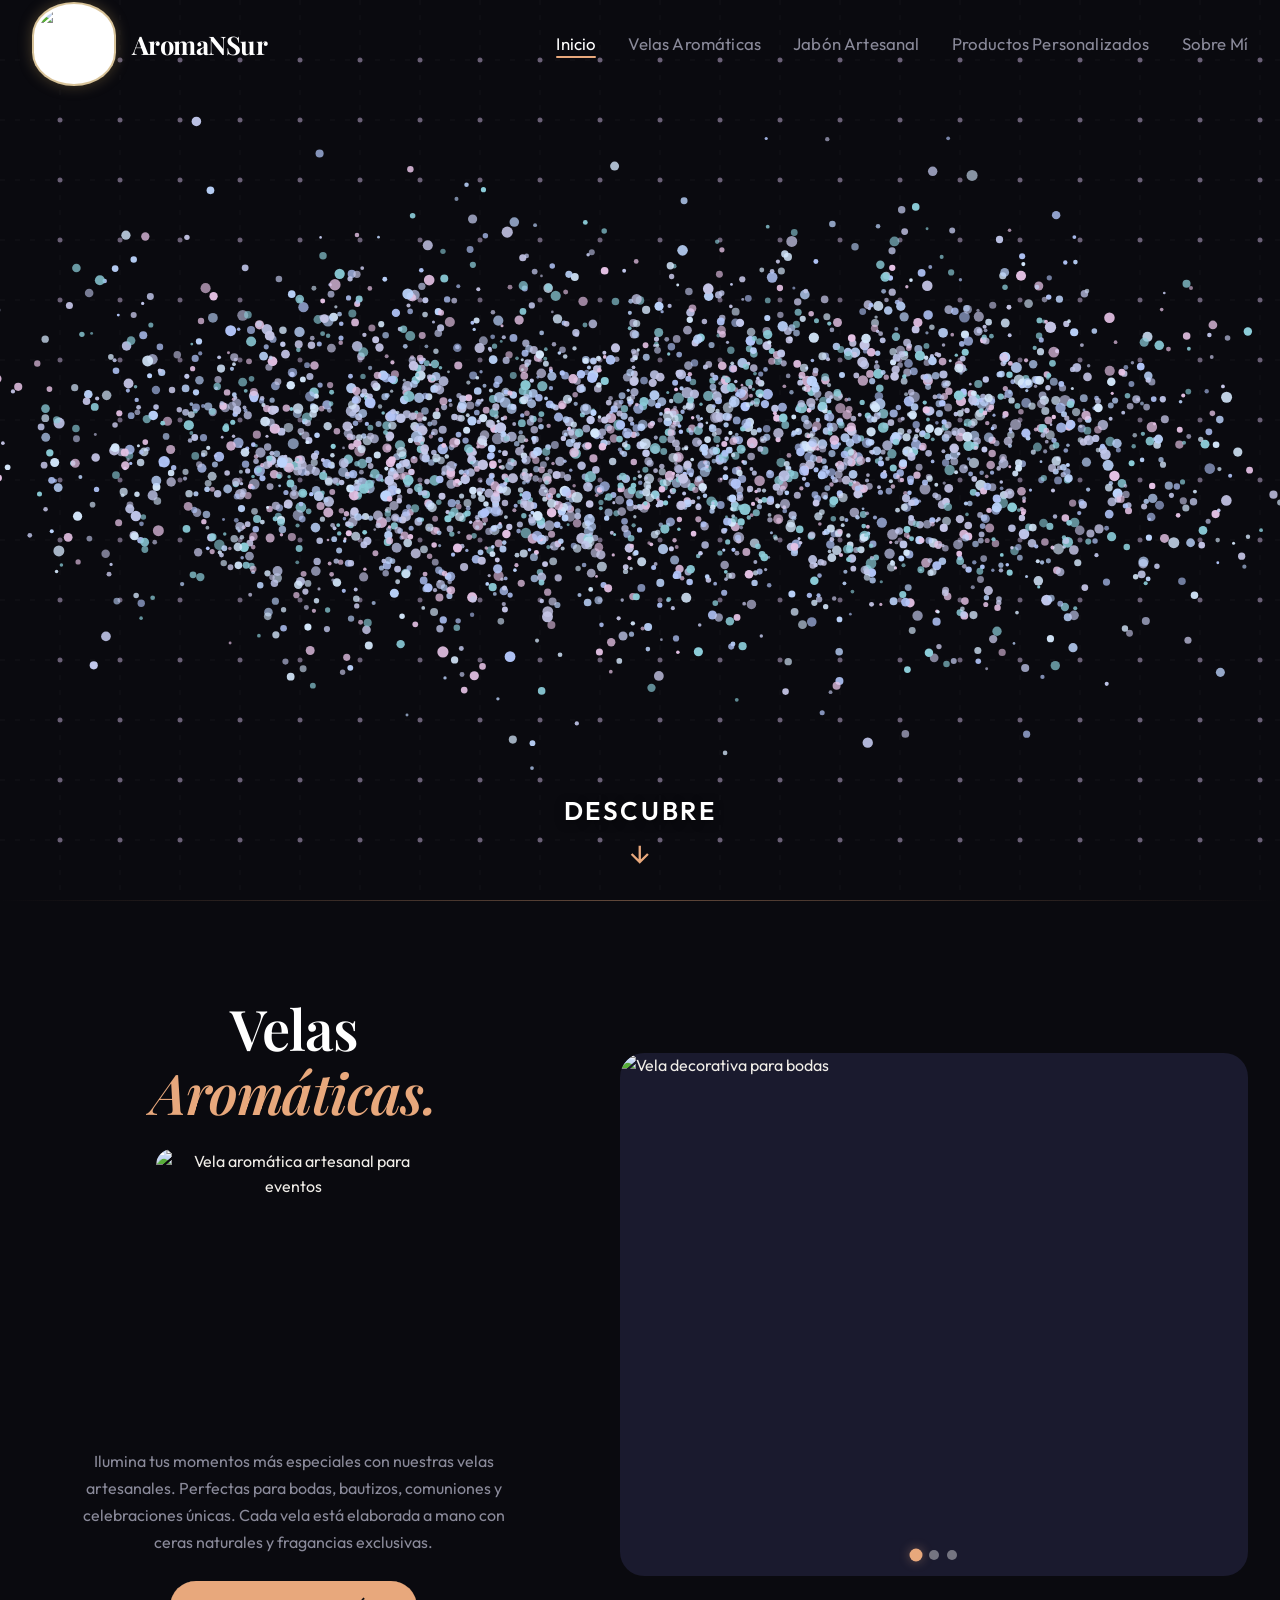
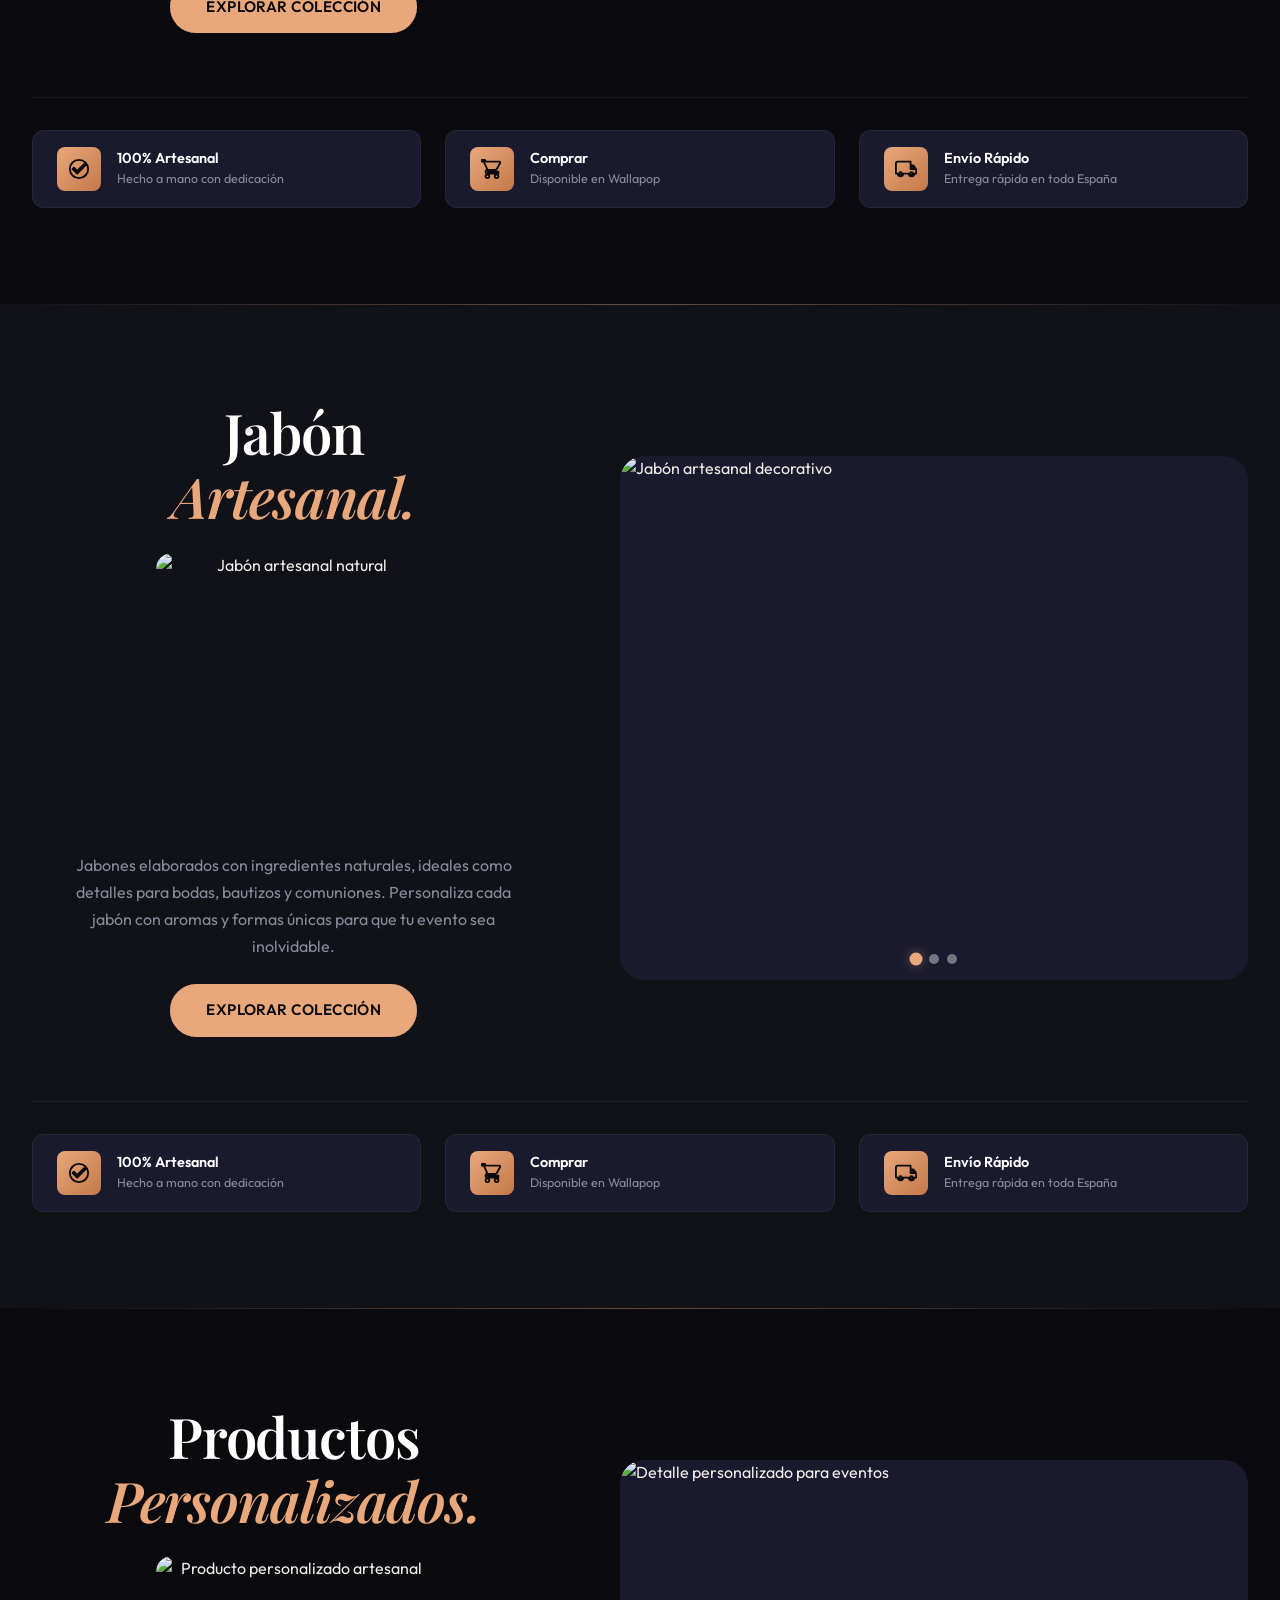
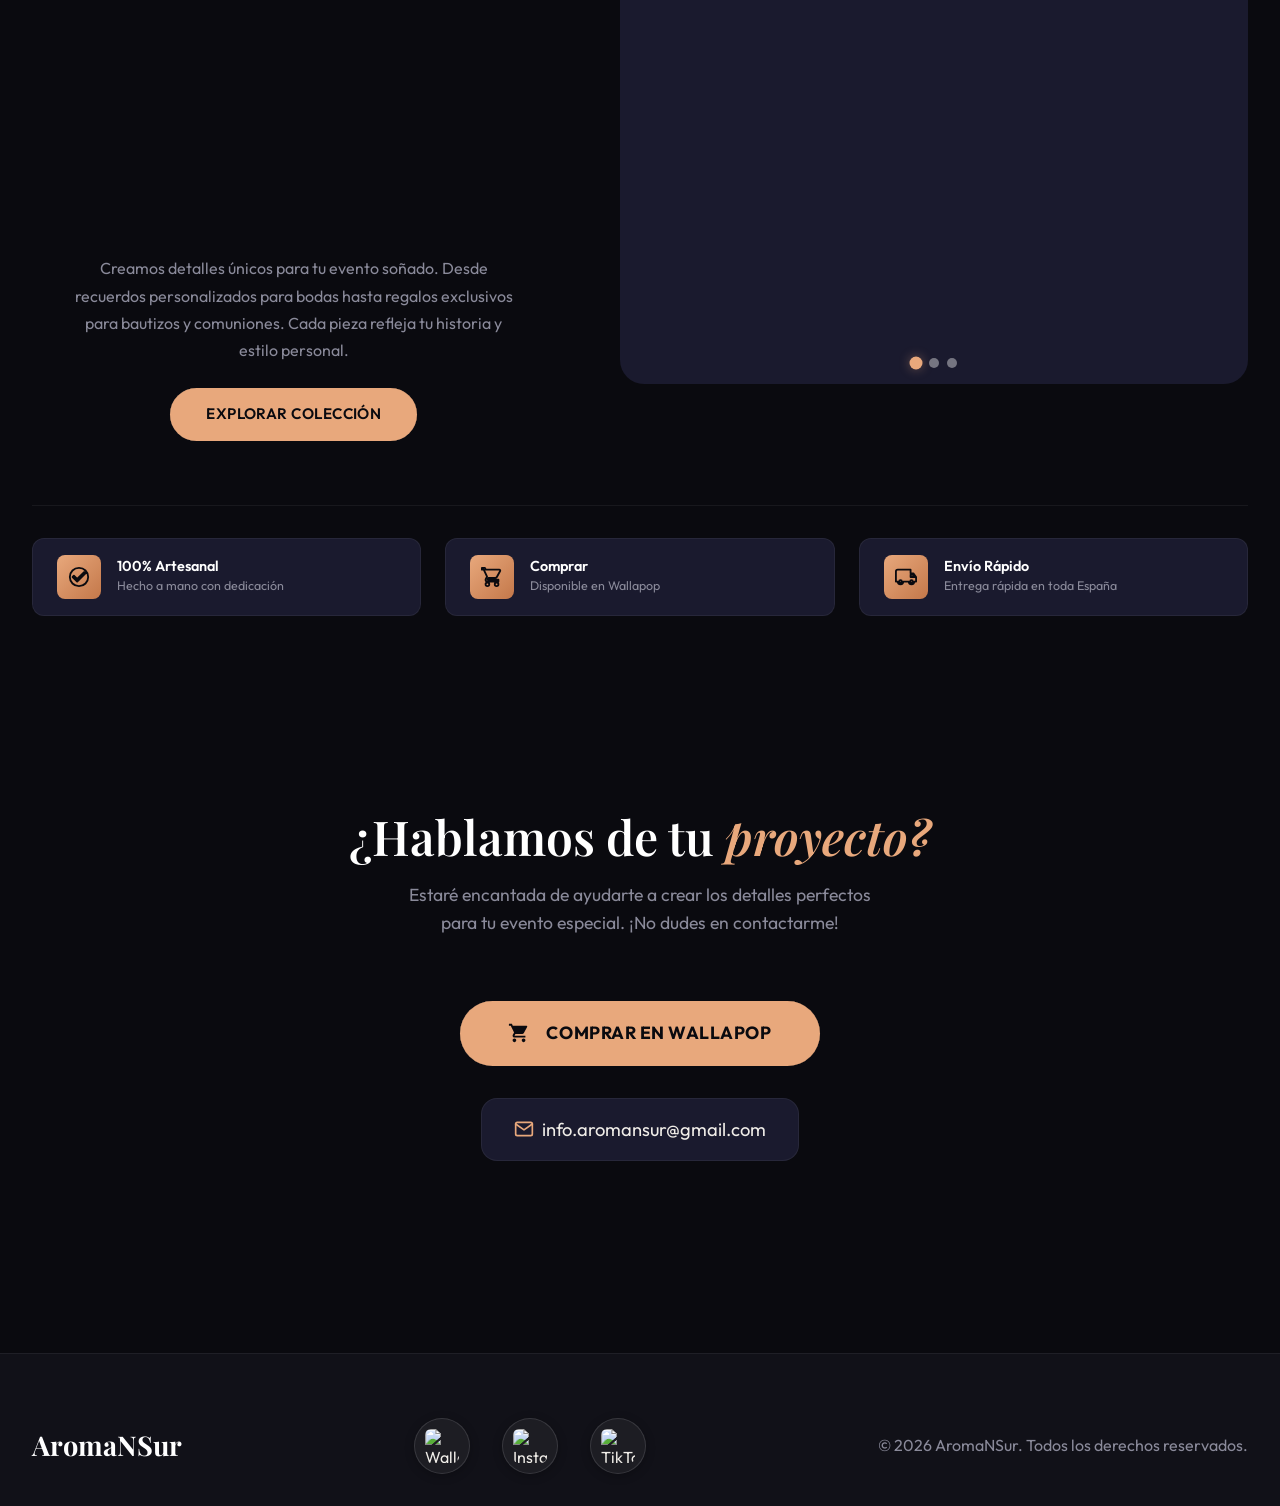
==== commit 2a9f0ed8: "web 2.0 ver" ====
--- a/index.html
+++ b/index.html
@@ -26,7 +26,7 @@
     <div class="navbar__inner">
       <!-- Logo -->
       <a href="index.html" class="navbar__logo" id="logo">
-        <span class="navbar__logo-icon">🕯️</span>
+        <img src="https://ik.imagekit.io/aromansur/tr:w-400,h-400,q-95,f-auto/logo.png" alt="AromaNSur Logo" class="navbar__logo-icon" srcset="https://ik.imagekit.io/aromansur/tr:w-400,h-400,q-95,f-auto/logo.png 1x, https://ik.imagekit.io/aromansur/tr:w-800,h-800,q-95,f-auto/logo.png 2x">
         AromaNSur
       </a>
 
@@ -80,7 +80,7 @@
             Velas<br><span class="category__title-accent">Aromáticas.</span>
           </h2>
           <div class="category__preview">
-            <img src="https://ik.imagekit.io/aromansur/Velas/foto.png?tr=w-400,q-80,f-auto"
+            <img src="https://ik.imagekit.io/aromansur/index/vela1.jpg?tr=w-400,q-80,f-auto"
               alt="Vela aromática artesanal para eventos" class="category__preview-img" width="400" height="400"
               loading="lazy">
           </div>
@@ -101,15 +101,15 @@
         <div class="category__carousel" data-carousel>
           <div class="category__carousel-track">
             <div class="category__carousel-slide active">
-              <img src="https://ik.imagekit.io/aromansur/Velas/foto.png?tr=w-600,h-500,c-maintain_ratio,q-80,f-auto"
+              <img src="https://ik.imagekit.io/aromansur/index/vela2.jpg?tr=w-600,h-500,c-maintain_ratio,q-80,f-auto"
                 alt="Vela decorativa para bodas" width="600" height="500" loading="lazy">
             </div>
             <div class="category__carousel-slide">
-              <img src="https://ik.imagekit.io/aromansur/Velas/foto.png?tr=w-600,h-500,c-maintain_ratio,q-80,f-auto"
-                alt="Vela aromática de lavanda" width="600" height="500" loading="lazy">
-            </div>
-            <div class="category__carousel-slide">
-              <img src="https://ik.imagekit.io/aromansur/Velas/foto.png?tr=w-600,h-500,c-maintain_ratio,q-80,f-auto"
+              <img src="https://ik.imagekit.io/aromansur/index/vela4.jpg?tr=w-600,h-500,c-maintain_ratio,q-80,f-auto"
+                alt="Vela aromática artesanal" width="600" height="500" loading="lazy">
+            </div>
+            <div class="category__carousel-slide">
+              <img src="https://ik.imagekit.io/aromansur/index/vela3.jpg?tr=w-600,h-500,c-maintain_ratio,q-80,f-auto"
                 alt="Set de velas para regalo" width="600" height="500" loading="lazy">
             </div>
           </div>
@@ -136,7 +136,7 @@
           </div>
         </div>
         <div class="feature-item feature-item--wallapop" id="feature-comprar-velas">
-          <a href="#" target="_blank" rel="noopener noreferrer"
+          <a href="https://www.wallapop.com/user/nadiak-463556791?_pid=wi&amp;_uid=463556791" target="_blank" rel="noopener noreferrer"
             style="display:flex;align-items:center;gap:var(--space-md);color:inherit;text-decoration:none;">
             <div class="feature-item__icon">
               <svg viewBox="0 0 24 24">
@@ -177,7 +177,7 @@
             Jabón<br><span class="category__title-accent">Artesanal.</span>
           </h2>
           <div class="category__preview">
-            <img src="https://ik.imagekit.io/aromansur/Velas/foto.png?tr=w-400,q-80,f-auto"
+            <img src="https://ik.imagekit.io/aromansur/index/jabon2.png?tr=w-400,q-80,f-auto"
               alt="Jabón artesanal natural" class="category__preview-img" width="400" height="400" loading="lazy">
           </div>
           <p class="category__description">
@@ -197,15 +197,15 @@
         <div class="category__carousel" data-carousel>
           <div class="category__carousel-track">
             <div class="category__carousel-slide active">
-              <img src="https://ik.imagekit.io/aromansur/Velas/foto.png?tr=w-600,h-500,c-maintain_ratio,q-80,f-auto"
-                alt="Jabón artesanal de lavanda" width="600" height="500" loading="lazy">
-            </div>
-            <div class="category__carousel-slide">
-              <img src="https://ik.imagekit.io/aromansur/Velas/foto.png?tr=w-600,h-500,c-maintain_ratio,q-80,f-auto"
-                alt="Jabón natural con esencia floral" width="600" height="500" loading="lazy">
-            </div>
-            <div class="category__carousel-slide">
-              <img src="https://ik.imagekit.io/aromansur/Velas/foto.png?tr=w-600,h-500,c-maintain_ratio,q-80,f-auto"
+              <img src="https://ik.imagekit.io/aromansur/index/jabon3.jpg?tr=w-600,h-500,c-maintain_ratio,q-80,f-auto"
+                alt="Jabón artesanal decorativo" width="600" height="500" loading="lazy">
+            </div>
+            <div class="category__carousel-slide">
+              <img src="https://ik.imagekit.io/aromansur/index/jabon4.jpg?tr=w-600,h-500,c-maintain_ratio,q-80,f-auto"
+                alt="Jabón natural con aromas exclusivos" width="600" height="500" loading="lazy">
+            </div>
+            <div class="category__carousel-slide">
+              <img src="https://ik.imagekit.io/aromansur/index/jabon1.png?tr=w-600,h-500,c-maintain_ratio,q-80,f-auto"
                 alt="Set de jabones artesanales" width="600" height="500" loading="lazy">
             </div>
           </div>
@@ -232,7 +232,7 @@
           </div>
         </div>
         <div class="feature-item feature-item--wallapop" id="feature-comprar-jabon">
-          <a href="#" target="_blank" rel="noopener noreferrer"
+          <a href="https://www.wallapop.com/user/nadiak-463556791?_pid=wi&amp;_uid=463556791" target="_blank" rel="noopener noreferrer"
             style="display:flex;align-items:center;gap:var(--space-md);color:inherit;text-decoration:none;">
             <div class="feature-item__icon">
               <svg viewBox="0 0 24 24">
@@ -273,7 +273,7 @@
             Productos<br><span class="category__title-accent">Personalizados.</span>
           </h2>
           <div class="category__preview">
-            <img src="https://ik.imagekit.io/aromansur/Velas/foto.png?tr=w-400,q-80,f-auto"
+            <img src="https://ik.imagekit.io/aromansur/index/port5.png?tr=w-400,q-80,f-auto"
               alt="Producto personalizado artesanal" class="category__preview-img" width="400" height="400"
               loading="lazy">
           </div>
@@ -294,16 +294,16 @@
         <div class="category__carousel" data-carousel>
           <div class="category__carousel-track">
             <div class="category__carousel-slide active">
-              <img src="https://ik.imagekit.io/aromansur/Velas/foto.png?tr=w-600,h-500,c-maintain_ratio,q-80,f-auto"
-                alt="Detalle personalizado para boda" width="600" height="500" loading="lazy">
-            </div>
-            <div class="category__carousel-slide">
-              <img src="https://ik.imagekit.io/aromansur/Velas/foto.png?tr=w-600,h-500,c-maintain_ratio,q-80,f-auto"
-                alt="Recuerdo para bautizo" width="600" height="500" loading="lazy">
-            </div>
-            <div class="category__carousel-slide">
-              <img src="https://ik.imagekit.io/aromansur/Velas/foto.png?tr=w-600,h-500,c-maintain_ratio,q-80,f-auto"
-                alt="Regalo personalizado para comunión" width="600" height="500" loading="lazy">
+              <img src="https://ik.imagekit.io/aromansur/index/port3.jpg?tr=w-600,h-500,c-maintain_ratio,q-80,f-auto"
+                alt="Detalle personalizado para eventos" width="600" height="500" loading="lazy">
+            </div>
+            <div class="category__carousel-slide">
+              <img src="https://ik.imagekit.io/aromansur/index/port2.jpg?tr=w-600,h-500,cm-pad_resize,bg-0A0A0F,q-85,f-auto"
+                alt="Recuerdos artesanales personalizados" width="600" height="500" loading="lazy" style="object-fit: contain; background: #0a0a0f;">
+            </div>
+            <div class="category__carousel-slide">
+              <img src="https://ik.imagekit.io/aromansur/index/port4.png?tr=w-600,h-500,c-maintain_ratio,q-80,f-auto"
+                alt="Regalo exclusivo para celebraciones" width="600" height="500" loading="lazy">
             </div>
           </div>
           <div class="category__carousel-dots">
@@ -329,7 +329,7 @@
           </div>
         </div>
         <div class="feature-item feature-item--wallapop" id="feature-comprar-pers">
-          <a href="#" target="_blank" rel="noopener noreferrer"
+          <a href="https://www.wallapop.com/user/nadiak-463556791?_pid=wi&amp;_uid=463556791" target="_blank" rel="noopener noreferrer"
             style="display:flex;align-items:center;gap:var(--space-md);color:inherit;text-decoration:none;">
             <div class="feature-item__icon">
               <svg viewBox="0 0 24 24">
@@ -425,7 +425,7 @@
           </div>
         </div>
         <div class="feature-item feature-item--wallapop" id="feature-comprar-inv">
-          <a href="#" target="_blank" rel="noopener noreferrer"
+          <a href="https://www.wallapop.com/user/nadiak-463556791?_pid=wi&amp;_uid=463556791" target="_blank" rel="noopener noreferrer"
             style="display:flex;align-items:center;gap:var(--space-md);color:inherit;text-decoration:none;">
             <div class="feature-item__icon">
               <svg viewBox="0 0 24 24">
@@ -468,7 +468,7 @@
       </p>
       <div class="sobremi-contact__actions reveal reveal-delay-2">
         <!-- Botón Wallapop -->
-        <a href="#" target="_blank" rel="noopener noreferrer" class="sobremi-contact__cta" id="cta-wallapop-index">
+        <a href="https://www.wallapop.com/user/nadiak-463556791?_pid=wi&amp;_uid=463556791" target="_blank" rel="noopener noreferrer" class="sobremi-contact__cta" id="cta-wallapop-index">
           <svg viewBox="0 0 24 24">
             <path
               d="M7 18c-1.1 0-1.99.9-1.99 2S5.9 22 7 22s2-.9 2-2-.9-2-2-2zM1 2v2h2l3.6 7.59-1.35 2.45c-.16.28-.25.61-.25.96 0 1.1.9 2 2 2h12v-2H7.42c-.14 0-.25-.11-.25-.25l.03-.12.9-1.63h7.45c.75 0 1.41-.41 1.75-1.03l3.58-6.49c.08-.14.12-.31.12-.48 0-.55-.45-1-1-1H5.21l-.94-2H1zm16 16c-1.1 0-1.99.9-1.99 2s.89 2 1.99 2 2-.9 2-2-.9-2-2-2z" />
@@ -481,7 +481,7 @@
             <path d="M4 4h16c1.1 0 2 .9 2 2v12c0 1.1-.9 2-2 2H4c-1.1 0-2-.9-2-2V6c0-1.1.9-2 2-2z" />
             <polyline points="22,6 12,13 2,6" />
           </svg>
-          placeholder@gmail.com
+          info.aromansur@gmail.com
         </span>
       </div>
     </div>
@@ -493,11 +493,16 @@
     <div class="container">
       <div class="footer__inner">
         <span class="footer__brand">AromaNSur</span>
-        <div class="footer__links">
-          <a href="pages/velas-aromaticas.html" class="footer__link">Velas</a>
-          <a href="pages/jabon-artesanal.html" class="footer__link">Jabones</a>
-          <a href="pages/productos-personalizados.html" class="footer__link">Personalizados</a>
-          <a href="pages/sobre-mi.html" class="footer__link">Sobre Mí</a>
+        <div class="footer__socials" aria-label="Redes sociales">
+          <a href="https://www.wallapop.com/user/nadiak-463556791?_pid=wi&amp;_uid=463556791" target="_blank" rel="noopener noreferrer" class="footer__social-link" aria-label="Visitar perfil de Wallapop">
+            <img src="https://ik.imagekit.io/aromansur/Iconos/wallapop.png" alt="Wallapop" class="footer__social-icon" width="34" height="34" loading="lazy">
+          </a>
+          <a href="https://www.instagram.com/nadiakuznezova?igsh=MWkybHlubmZ3bTZoYw==" target="_blank" rel="noopener noreferrer" class="footer__social-link" aria-label="Visitar perfil de Instagram">
+            <img src="https://ik.imagekit.io/aromansur/Iconos/instagram.png" alt="Instagram" class="footer__social-icon" width="34" height="34" loading="lazy">
+          </a>
+          <a href="https://www.tiktok.com/@nadia.kuznetsova39" target="_blank" rel="noopener noreferrer" class="footer__social-link" aria-label="Visitar perfil de TikTok">
+            <img src="https://ik.imagekit.io/aromansur/Iconos/tik.png" alt="TikTok" class="footer__social-icon" width="34" height="34" loading="lazy">
+          </a>
         </div>
         <span class="footer__copy">&copy; 2026 AromaNSur. Todos los derechos reservados.</span>
       </div>
--- a/css/global.css
+++ b/css/global.css
@@ -61,7 +61,7 @@
 
   /* Layout */
   --container-max: 1280px;
-  --navbar-height: 72px;
+  --navbar-height: 88px;
 }
 
 /* ── Reset ── */
@@ -174,7 +174,7 @@
 .navbar__logo {
   display: flex;
   align-items: center;
-  gap: var(--space-sm);
+  gap: var(--space-md);
   font-family: var(--font-heading);
   font-size: 1.6rem;
   font-weight: 700;
@@ -183,14 +183,23 @@
 }
 
 .navbar__logo-icon {
-  width: 36px;
-  height: 36px;
-  background: linear-gradient(135deg, var(--color-accent), var(--color-accent-dark));
-  border-radius: var(--radius-sm);
-  display: flex;
-  align-items: center;
-  justify-content: center;
-  font-size: 1.2rem;
+  width: clamp(60px, 8vw, 84px);
+  height: clamp(60px, 8vw, 84px);
+  background: #ffffff;
+  padding: 3px;
+  border-radius: 50% / 40%;
+  border: 2px solid rgba(200, 170, 110, 0.7);
+  box-shadow: 0 0 14px rgba(200, 170, 110, 0.35), 0 2px 10px rgba(0, 0, 0, 0.3);
+  object-fit: contain;
+  flex-shrink: 0;
+  image-rendering: -webkit-optimize-contrast;
+  transition: transform 0.3s ease, box-shadow 0.3s ease, border-color 0.3s ease;
+}
+
+.navbar__logo:hover .navbar__logo-icon {
+  border-color: rgba(200, 170, 110, 1);
+  box-shadow: 0 0 20px rgba(200, 170, 110, 0.6), 0 4px 14px rgba(0, 0, 0, 0.4);
+  transform: scale(1.04);
 }
 
 .navbar__links {
@@ -325,19 +334,46 @@
   color: var(--color-text-muted);
 }
 
-.footer__links {
-  display: flex;
-  gap: var(--space-lg);
-}
-
-.footer__link {
-  font-size: 1rem;
-  color: var(--color-text-muted);
-  transition: color var(--transition-fast);
-}
-
-.footer__link:hover {
-  color: var(--color-accent);
+.footer__socials {
+  display: flex;
+  align-items: center;
+  gap: var(--space-xl);
+}
+
+.footer__social-link {
+  display: inline-flex;
+  align-items: center;
+  justify-content: center;
+  width: 56px;
+  height: 56px;
+  border-radius: 50%;
+  background: rgba(255, 255, 255, 0.05);
+  border: 1px solid rgba(255, 255, 255, 0.12);
+  box-shadow: 0 2px 10px rgba(0, 0, 0, 0.25);
+  transition: transform var(--transition-fast), 
+              background var(--transition-fast), 
+              border-color var(--transition-fast), 
+              box-shadow var(--transition-fast);
+}
+
+.footer__social-link:hover {
+  transform: translateY(-4px) scale(1.12);
+  background: rgba(255, 255, 255, 0.14);
+  border-color: var(--color-accent);
+  box-shadow: 0 6px 20px var(--color-accent-glow), 0 2px 8px rgba(0, 0, 0, 0.3);
+}
+
+.footer__social-icon {
+  width: 34px;
+  height: 34px;
+  object-fit: contain;
+  border-radius: 6px;
+  display: block;
+  transition: transform var(--transition-fast);
+}
+
+.footer__social-link:hover .footer__social-icon {
+  transform: scale(1.06);
 }
 
 /* ── Scroll Reveal ── */
@@ -374,7 +410,7 @@
 /* ── Responsive ── */
 @media (max-width: 768px) {
   :root {
-    --navbar-height: 60px;
+    --navbar-height: 72px;
   }
 
   .container {
@@ -394,7 +430,7 @@
     text-align: center;
   }
 
-  .footer__links {
+  .footer__socials {
     justify-content: center;
   }
 
--- a/css/index.css
+++ b/css/index.css
@@ -93,10 +93,10 @@
   text-align: center;
 }
 
-/* Imagen pequeña con sombra ovalada */
+/* Imagen pequeña con sombra ovalada (1.25x ampliada) */
 .category__preview {
   position: relative;
-  width: 220px;
+  width: 275px;
   border-radius: var(--radius-lg);
   overflow: visible;
   margin: 0 auto;
@@ -439,7 +439,7 @@
   }
 
   .category__preview {
-    width: 180px;
+    width: 225px;
   }
 
   .features-bar {
@@ -459,7 +459,7 @@
 
 @media (max-width: 480px) {
   .category__preview {
-    width: 150px;
+    width: 190px;
   }
 
   .category__carousel {
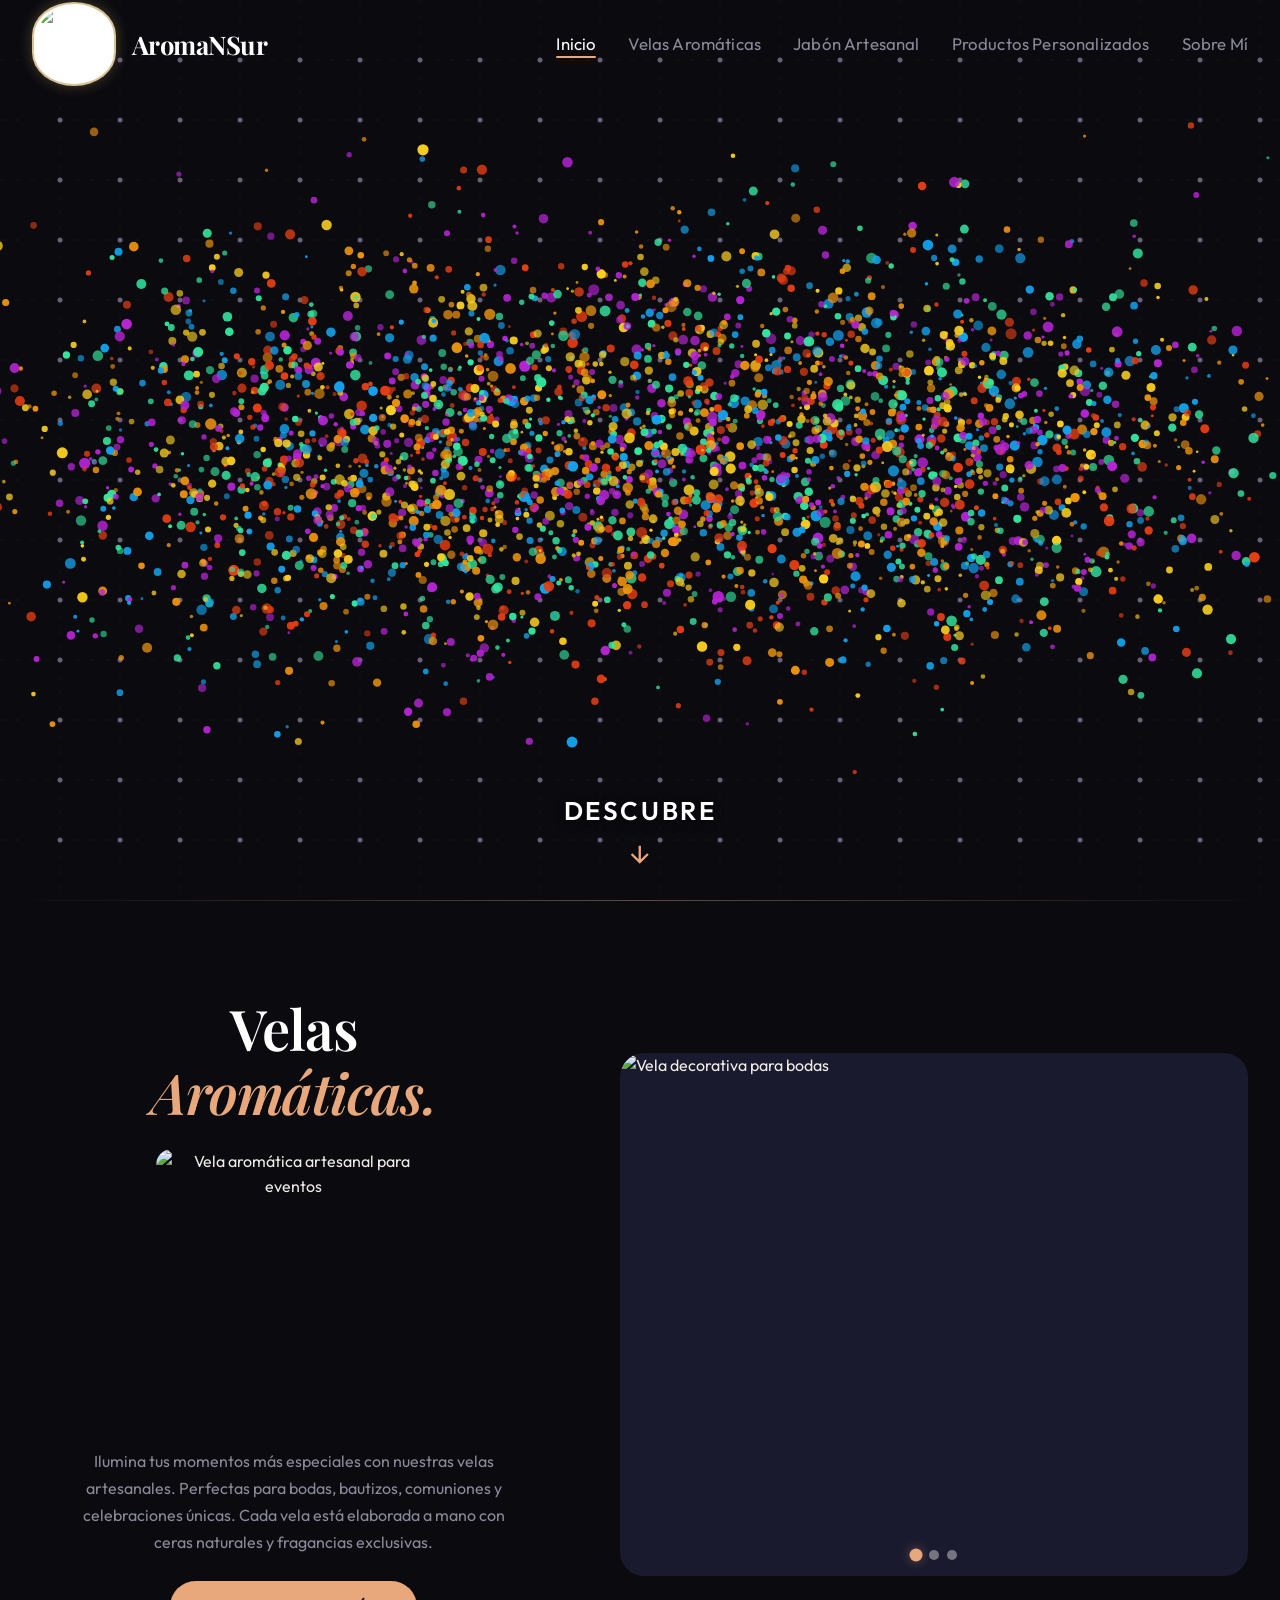
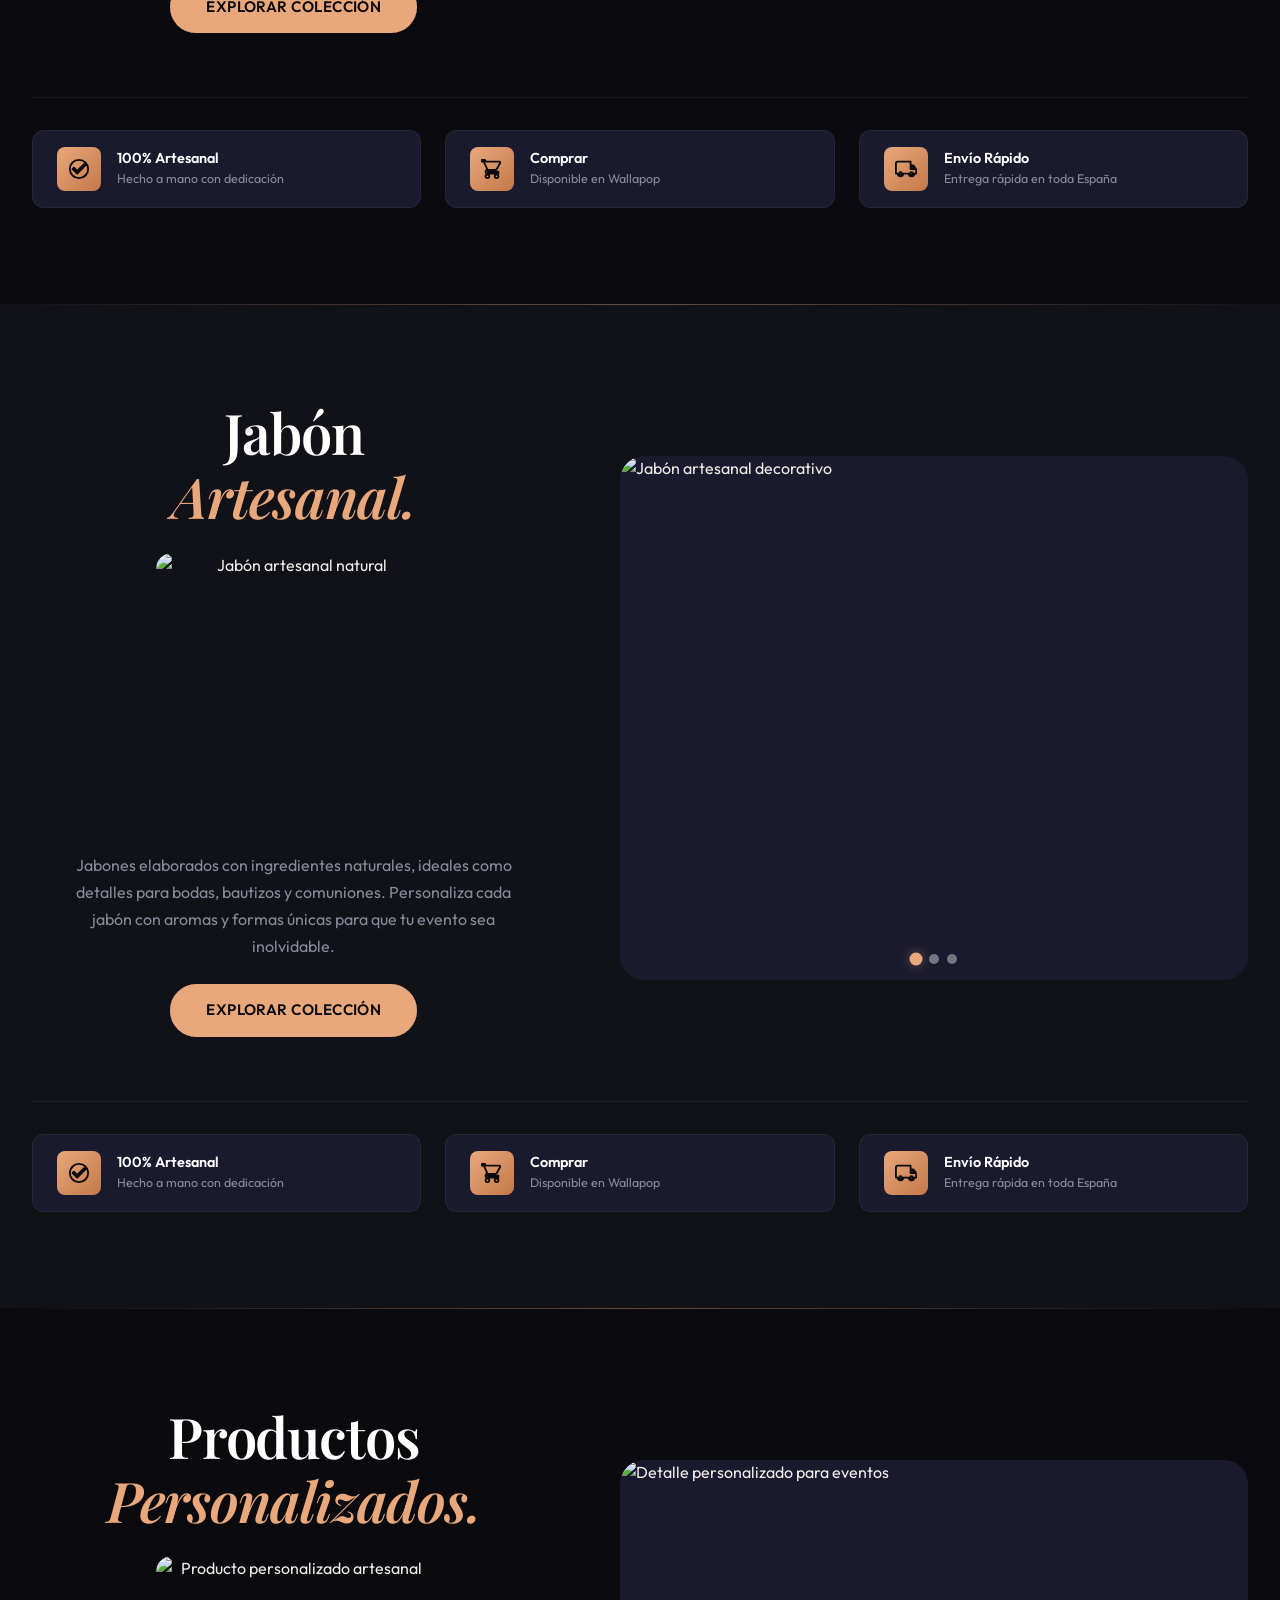
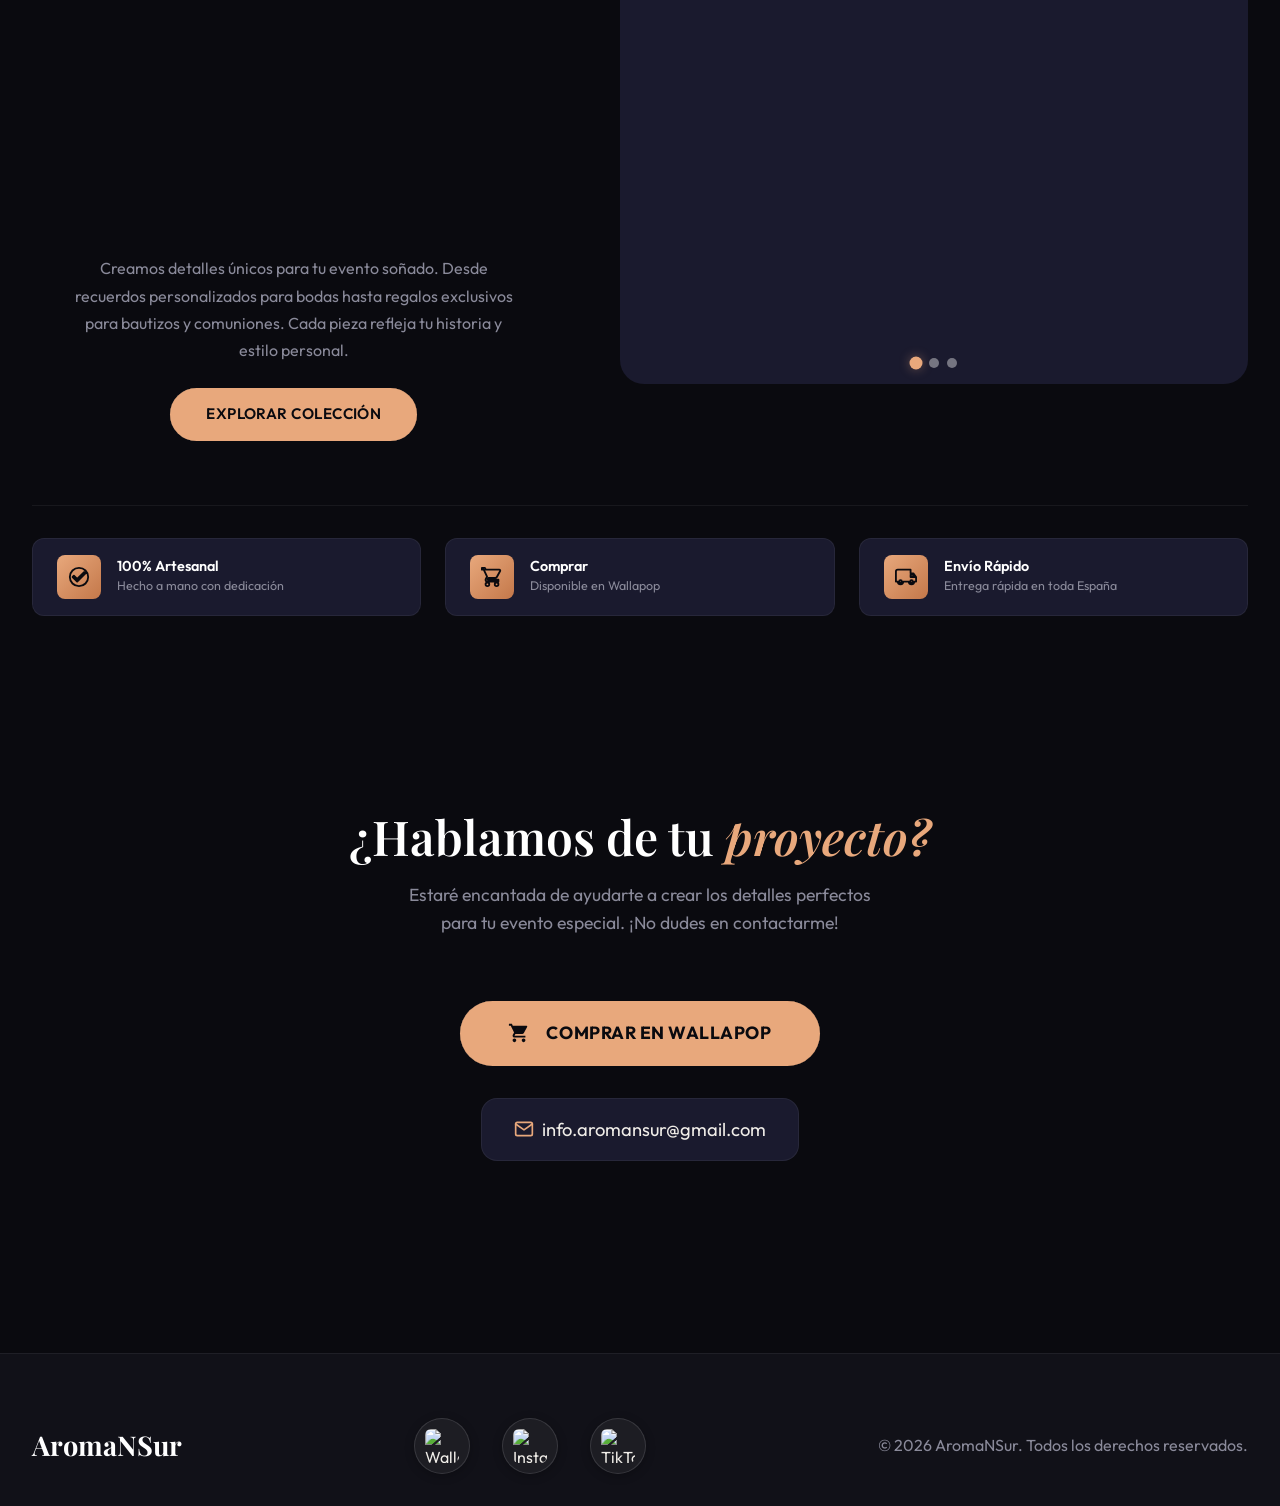
==== commit 74dddf0c: "web SEO 1.0" ====
--- a/index.html
+++ b/index.html
@@ -4,19 +4,160 @@
 <head>
   <meta charset="UTF-8">
   <meta name="viewport" content="width=device-width, initial-scale=1.0">
+
+  <!-- ═══ SEO: Primary Meta ═══ -->
+  <title>AromaNSur | Velas Aromáticas y Jabones Artesanales</title>
   <meta name="description"
-    content="AromaNSur — Velas aromáticas artesanales, jabones y productos personalizados para bodas, bautizos y eventos especiales. Hecho a mano con dedicación.">
+    content="AromaNSur: tienda online de velas aromáticas artesanales, jabones naturales hechos a mano y detalles personalizados para bodas, bautizos y comuniones en España. Compra en Wallapop. Envío a toda España.">
+  <meta name="keywords"
+    content="velas aromáticas artesanales, jabones artesanales, detalles bodas, regalos bautizo, comunión, productos personalizados eventos, velas cera soja, jabones naturales hechos a mano, comprar velas Wallapop, jabones artesanales Wallapop, regalos artesanales España, detalles invitados boda, AromaNSur, velas decorativas, jabones orgánicos, regalo original boda, souvenir bautizo, recuerdo comunión, velas perfumadas, jabón natural lavanda, jabón rosa mosqueta, velas ecológicas, cosmética natural artesanal, regalo hecho a mano, detalles para invitados, vela aromática soja, jabón vegano, productos artesanos, regalos personalizados boda, set velas regalo, lote jabones artesanales, jabón exfoliante natural, cesta regalo artesanal, velas para eventos, detalles originales comunión, jabones decorativos, velas con aroma, productos naturales España, artesanía española, tienda artesanal online, regalo sostenible, velas handmade, jabón cold process, velas para ceremonia, detalles nupciales, jabones para baby shower, velas aromáticas baratas, jabones naturales Wallapop, comprar jabones artesanales online España, velas boda Wallapop, regalo artesanal Wallapop">
+  <meta name="author" content="AromaNSur - Nadia Kuznetsova">
+  <meta name="robots" content="index, follow, max-snippet:-1, max-image-preview:large, max-video-preview:-1">
   <meta name="theme-color" content="#0a0a0f">
-  <title>AromaNSur</title>
-
-  <!-- Preconnect -->
+
+  <!-- ═══ SEO: Geo Targeting España ═══ -->
+  <meta name="geo.region" content="ES">
+  <meta name="geo.placename" content="España">
+  <meta name="language" content="Spanish">
+  <meta name="content-language" content="es-ES">
+
+  <!-- ═══ SEO: Canonical & Hreflang ═══ -->
+  <link rel="canonical" href="https://aromasur.github.io/aromansur/">
+  <link rel="alternate" hreflang="es" href="https://aromasur.github.io/aromansur/">
+  <link rel="alternate" hreflang="x-default" href="https://aromasur.github.io/aromansur/">
+
+  <!-- ═══ SEO: Open Graph (Facebook, WhatsApp, etc.) ═══ -->
+  <meta property="og:type" content="website">
+  <meta property="og:site_name" content="AromaNSur">
+  <meta property="og:title" content="AromaNSur | Velas Aromáticas y Jabones Artesanales — Bodas, Bautizos y Comuniones">
+  <meta property="og:description" content="Velas aromáticas artesanales, jabones naturales y detalles personalizados para tus eventos más especiales. Hechos a mano con dedicación. Compra en Wallapop España.">
+  <meta property="og:url" content="https://aromasur.github.io/aromansur/">
+  <meta property="og:image" content="https://ik.imagekit.io/aromansur/tr:w-1200,h-630,q-90,f-auto/logo.png">
+  <meta property="og:image:width" content="1200">
+  <meta property="og:image:height" content="630">
+  <meta property="og:image:alt" content="AromaNSur — Velas Aromáticas y Jabones Artesanales">
+  <meta property="og:locale" content="es_ES">
+
+  <!-- ═══ SEO: Twitter Card ═══ -->
+  <meta name="twitter:card" content="summary_large_image">
+  <meta name="twitter:title" content="AromaNSur | Velas Aromáticas y Jabones Artesanales para Bodas y Eventos">
+  <meta name="twitter:description" content="Velas aromáticas, jabones naturales y detalles personalizados hechos a mano para bodas, bautizos y comuniones. Compra en Wallapop España.">
+  <meta name="twitter:image" content="https://ik.imagekit.io/aromansur/tr:w-1200,h-630,q-90,f-auto/logo.png">
+  <meta name="twitter:image:alt" content="AromaNSur — Velas Aromáticas y Jabones Artesanales">
+
+  <!-- ═══ Favicon ═══ -->
+  <link rel="icon" type="image/png" href="https://ik.imagekit.io/aromansur/tr:w-32,h-32,q-95,f-png/logo.png">
+  <link rel="apple-touch-icon" href="https://ik.imagekit.io/aromansur/tr:w-180,h-180,q-95,f-png/logo.png">
+
+  <!-- ═══ Preconnect ═══ -->
   <link rel="preconnect" href="https://fonts.googleapis.com">
   <link rel="preconnect" href="https://fonts.gstatic.com" crossorigin>
   <link rel="preconnect" href="https://ik.imagekit.io">
 
-  <!-- Styles -->
+  <!-- ═══ Styles ═══ -->
   <link rel="stylesheet" href="css/global.css">
   <link rel="stylesheet" href="css/index.css">
+
+  <!-- ═══ SEO: JSON-LD Structured Data ═══ -->
+  <script type="application/ld+json">
+  {
+    "@context": "https://schema.org",
+    "@graph": [
+      {
+        "@type": "Organization",
+        "@id": "https://aromasur.github.io/aromansur/#organization",
+        "name": "AromaNSur",
+        "url": "https://aromasur.github.io/aromansur/",
+        "logo": {
+          "@type": "ImageObject",
+          "url": "https://ik.imagekit.io/aromansur/tr:w-400,h-400,q-95,f-auto/logo.png",
+          "width": 400,
+          "height": 400
+        },
+        "description": "Velas aromáticas artesanales, jabones naturales y productos personalizados para bodas, bautizos y comuniones en España.",
+        "foundingDate": "2024",
+        "founder": {
+          "@type": "Person",
+          "name": "Nadia Kuznetsova"
+        },
+        "sameAs": [
+          "https://www.wallapop.com/user/nadiak-463556791",
+          "https://www.instagram.com/nadiakuznezova",
+          "https://www.tiktok.com/@nadia.kuznetsova39"
+        ],
+        "areaServed": {
+          "@type": "Country",
+          "name": "España"
+        },
+        "contactPoint": {
+          "@type": "ContactPoint",
+          "contactType": "sales",
+          "url": "https://www.wallapop.com/user/nadiak-463556791",
+          "availableLanguage": ["Spanish"]
+        }
+      },
+      {
+        "@type": "WebSite",
+        "@id": "https://aromasur.github.io/aromansur/#website",
+        "name": "AromaNSur",
+        "url": "https://aromasur.github.io/aromansur/",
+        "publisher": { "@id": "https://aromasur.github.io/aromansur/#organization" },
+        "inLanguage": "es-ES",
+        "description": "Tienda online de velas aromáticas artesanales, jabones naturales y detalles personalizados para eventos especiales."
+      },
+      {
+        "@type": "ItemList",
+        "name": "Categorías de Productos AromaNSur",
+        "description": "Todas las categorías de productos artesanales disponibles en AromaNSur",
+        "numberOfItems": 4,
+        "itemListElement": [
+          {
+            "@type": "ListItem",
+            "position": 1,
+            "name": "Velas Aromáticas Artesanales",
+            "description": "Velas de cera natural hechas a mano con fragancias exclusivas para bodas, bautizos y eventos especiales",
+            "url": "https://aromasur.github.io/aromansur/pages/velas-aromaticas.html",
+            "image": "https://ik.imagekit.io/aromansur/index/vela1.jpg"
+          },
+          {
+            "@type": "ListItem",
+            "position": 2,
+            "name": "Jabones Artesanales Naturales",
+            "description": "Jabones hechos a mano con ingredientes naturales, perfectos como detalles para bodas y bautizos",
+            "url": "https://aromasur.github.io/aromansur/pages/jabon-artesanal.html",
+            "image": "https://ik.imagekit.io/aromansur/index/jabon2.png"
+          },
+          {
+            "@type": "ListItem",
+            "position": 3,
+            "name": "Productos Personalizados para Eventos",
+            "description": "Detalles personalizados únicos para bodas, bautizos, comuniones y eventos corporativos",
+            "url": "https://aromasur.github.io/aromansur/pages/productos-personalizados.html",
+            "image": "https://ik.imagekit.io/aromansur/index/port5.png"
+          },
+          {
+            "@type": "ListItem",
+            "position": 4,
+            "name": "Campaña de Invierno — Edición Navideña",
+            "description": "Colección especial de velas y jabones con aromas navideños: canela, clavo, naranja y pino",
+            "url": "https://aromasur.github.io/aromansur/pages/campana-invierno.html",
+            "image": "https://ik.imagekit.io/aromansur/Velas/foto.png"
+          }
+        ]
+      },
+      {
+        "@type": "WebPage",
+        "@id": "https://aromasur.github.io/aromansur/#webpage",
+        "url": "https://aromasur.github.io/aromansur/",
+        "name": "AromaNSur | Velas Aromáticas y Jabones Artesanales para Bodas y Eventos",
+        "isPartOf": { "@id": "https://aromasur.github.io/aromansur/#website" },
+        "about": { "@id": "https://aromasur.github.io/aromansur/#organization" },
+        "inLanguage": "es-ES",
+        "description": "Tienda online de velas aromáticas artesanales, jabones naturales y detalles personalizados para bodas, bautizos y comuniones en España. Disponible en Wallapop."
+      }
+    ]
+  }
+  </script>
 </head>
 
 <body>
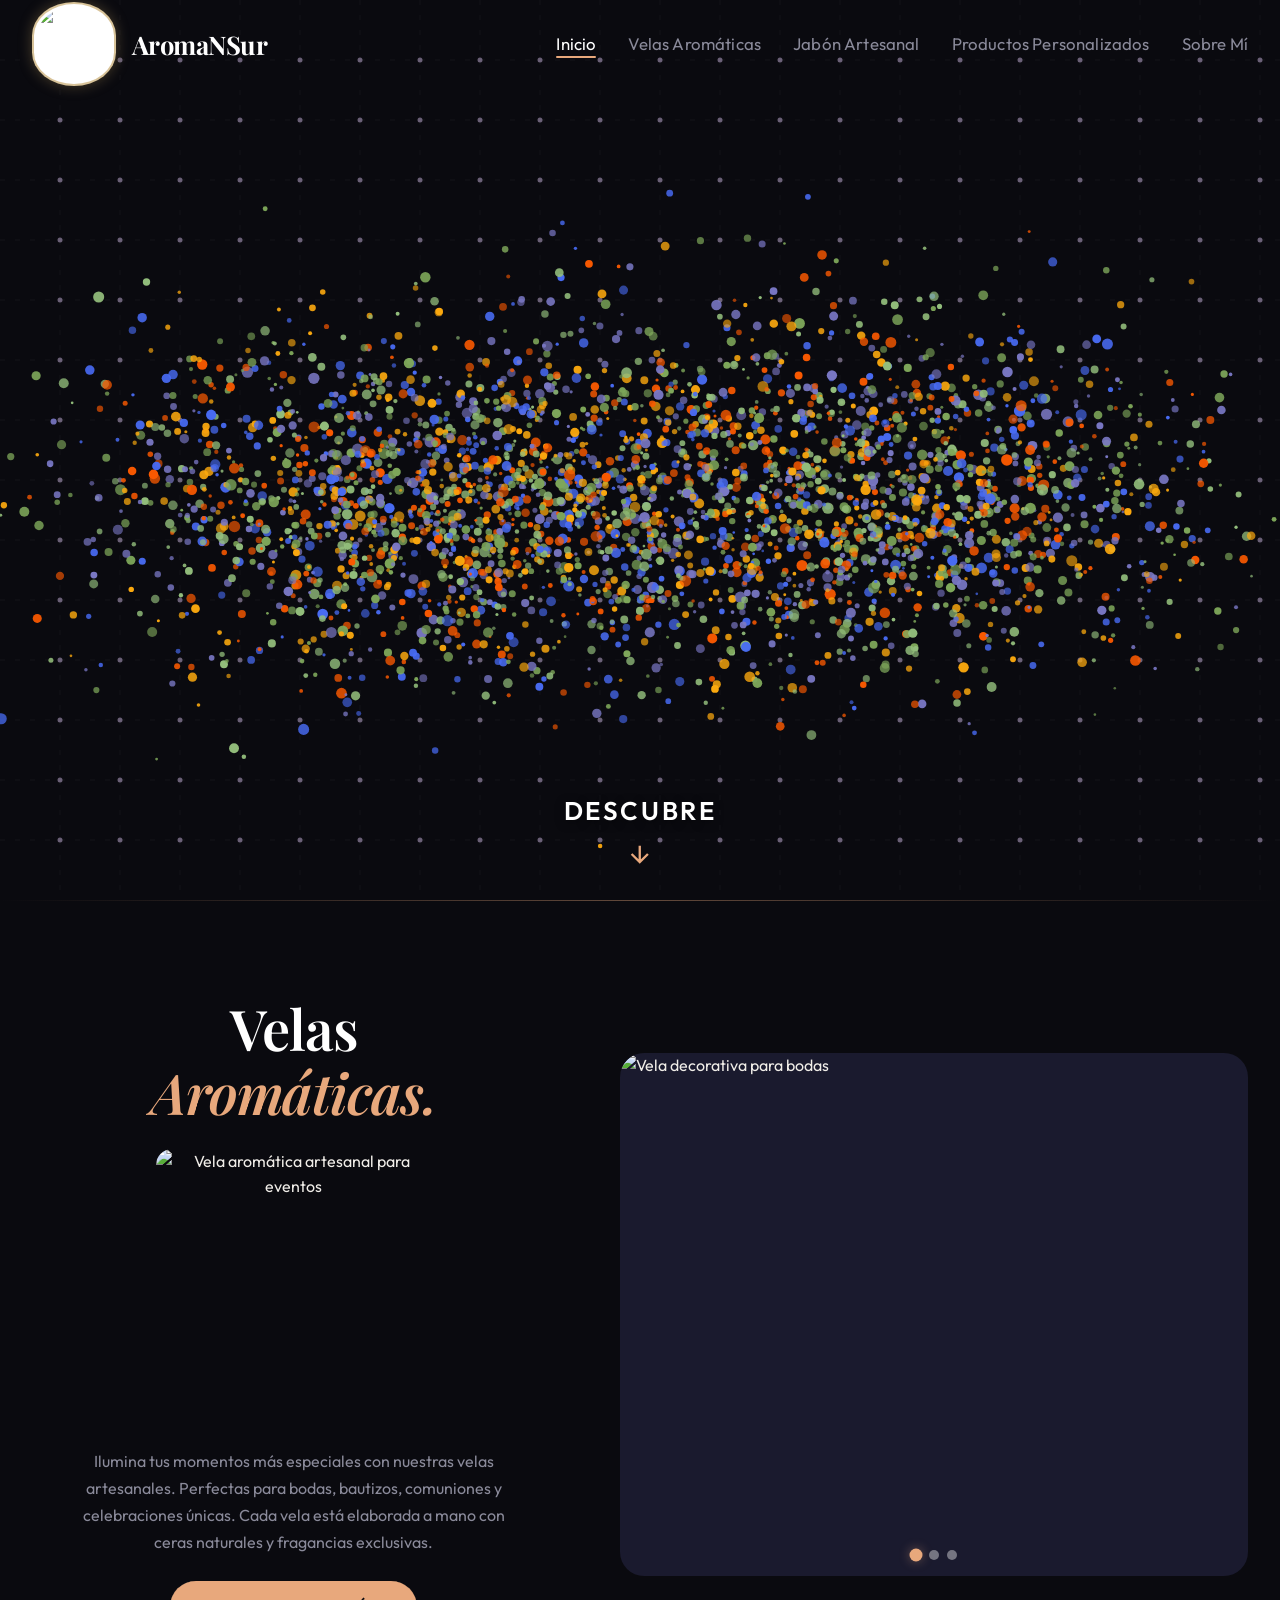
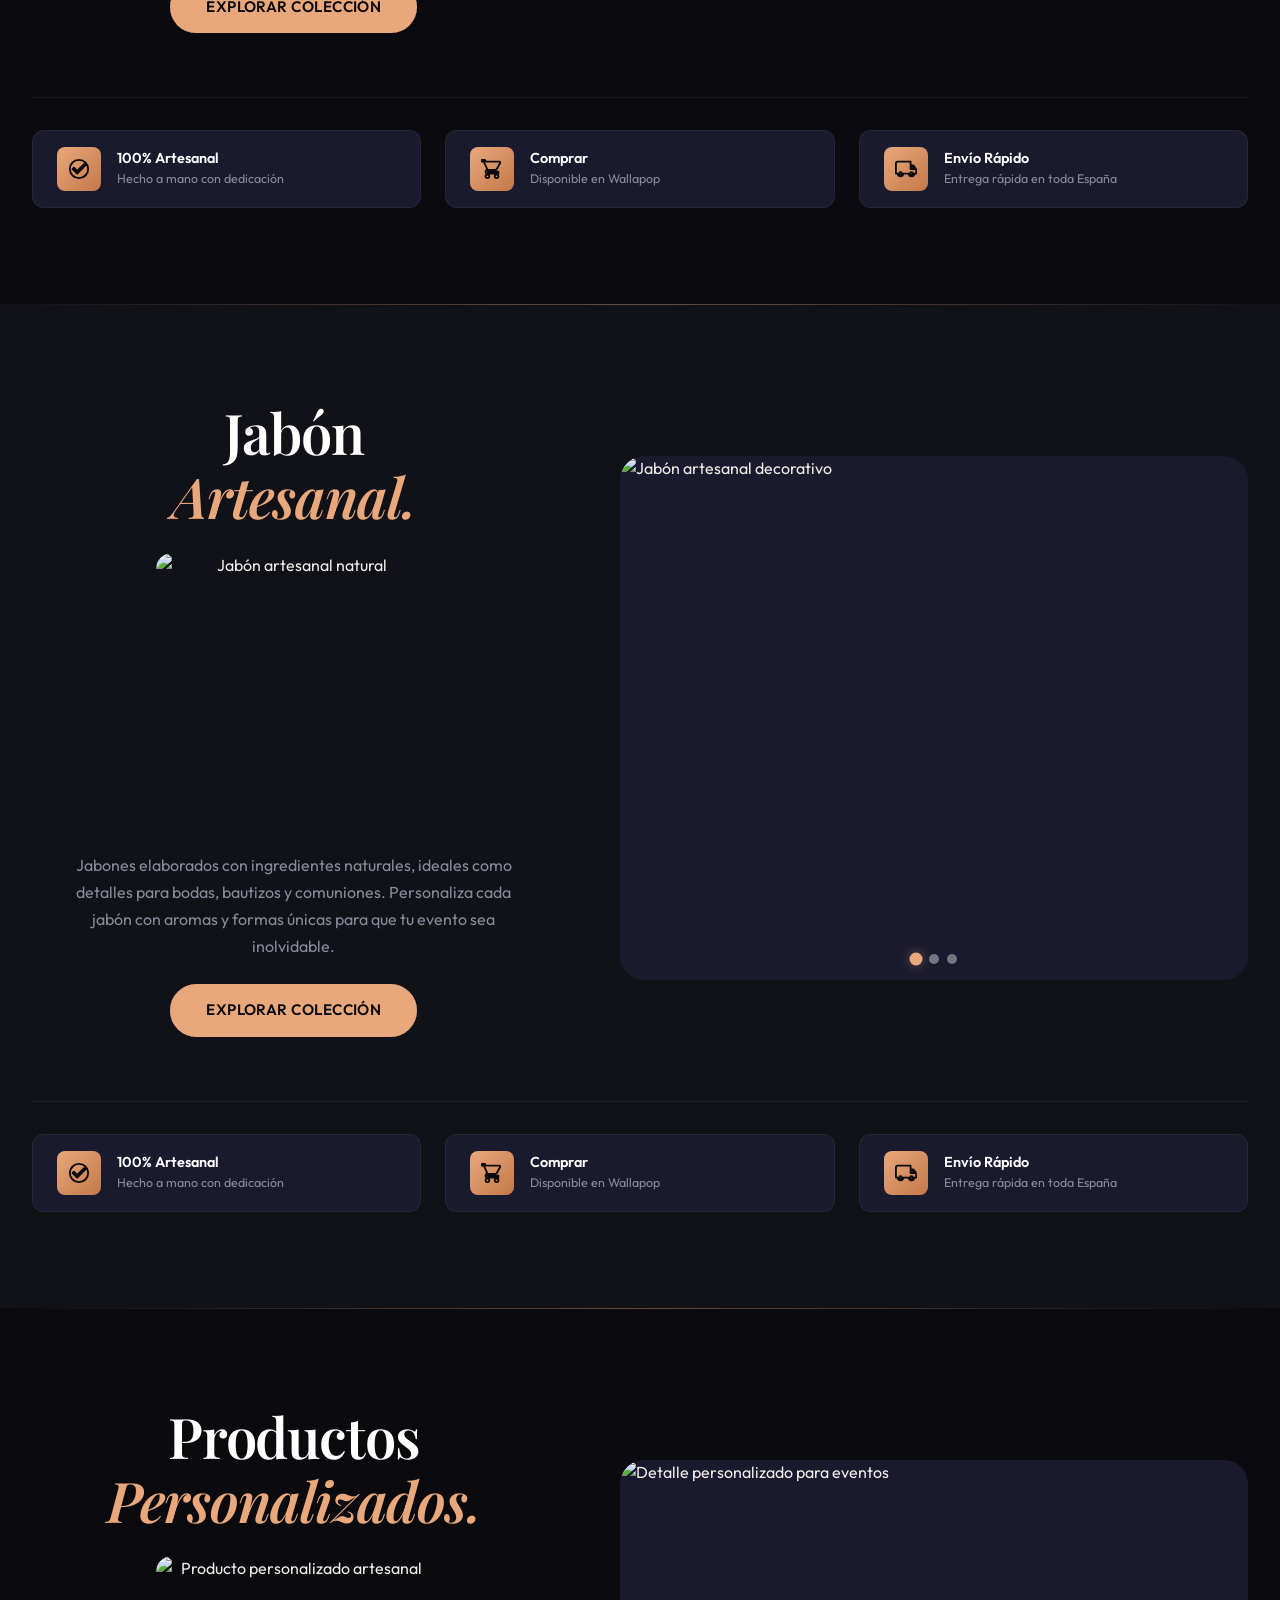
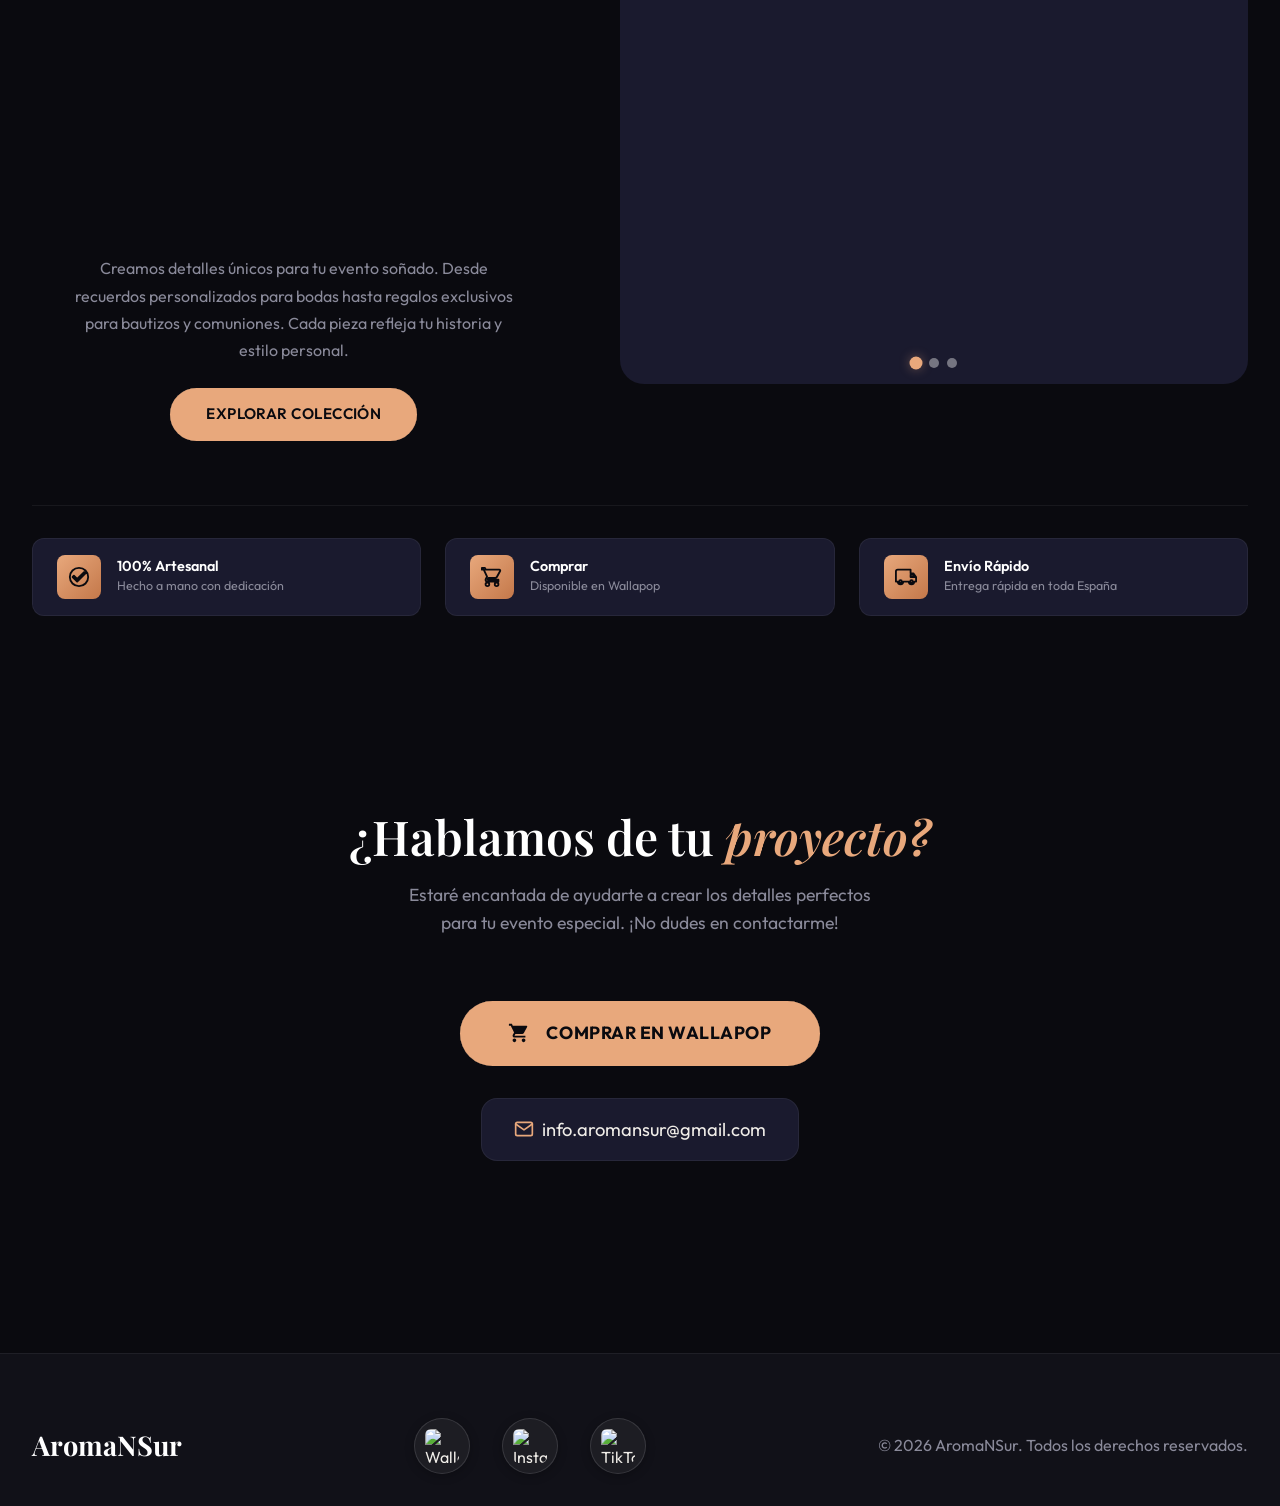
==== commit beed8566: "web SEO 1.5" ====
--- a/index.html
+++ b/index.html
@@ -30,7 +30,8 @@
   <meta property="og:type" content="website">
   <meta property="og:site_name" content="AromaNSur">
   <meta property="og:title" content="AromaNSur | Velas Aromáticas y Jabones Artesanales — Bodas, Bautizos y Comuniones">
-  <meta property="og:description" content="Velas aromáticas artesanales, jabones naturales y detalles personalizados para tus eventos más especiales. Hechos a mano con dedicación. Compra en Wallapop España.">
+  <meta property="og:description"
+    content="Velas aromáticas artesanales, jabones naturales y detalles personalizados para tus eventos más especiales. Hechos a mano con dedicación. Compra en Wallapop España.">
   <meta property="og:url" content="https://aromasur.github.io/aromansur/">
   <meta property="og:image" content="https://ik.imagekit.io/aromansur/tr:w-1200,h-630,q-90,f-auto/logo.png">
   <meta property="og:image:width" content="1200">
@@ -41,7 +42,8 @@
   <!-- ═══ SEO: Twitter Card ═══ -->
   <meta name="twitter:card" content="summary_large_image">
   <meta name="twitter:title" content="AromaNSur | Velas Aromáticas y Jabones Artesanales para Bodas y Eventos">
-  <meta name="twitter:description" content="Velas aromáticas, jabones naturales y detalles personalizados hechos a mano para bodas, bautizos y comuniones. Compra en Wallapop España.">
+  <meta name="twitter:description"
+    content="Velas aromáticas, jabones naturales y detalles personalizados hechos a mano para bodas, bautizos y comuniones. Compra en Wallapop España.">
   <meta name="twitter:image" content="https://ik.imagekit.io/aromansur/tr:w-1200,h-630,q-90,f-auto/logo.png">
   <meta name="twitter:image:alt" content="AromaNSur — Velas Aromáticas y Jabones Artesanales">
 
@@ -167,7 +169,9 @@
     <div class="navbar__inner">
       <!-- Logo -->
       <a href="index.html" class="navbar__logo" id="logo">
-        <img src="https://ik.imagekit.io/aromansur/tr:w-400,h-400,q-95,f-auto/logo.png" alt="AromaNSur Logo" class="navbar__logo-icon" srcset="https://ik.imagekit.io/aromansur/tr:w-400,h-400,q-95,f-auto/logo.png 1x, https://ik.imagekit.io/aromansur/tr:w-800,h-800,q-95,f-auto/logo.png 2x">
+        <img src="https://ik.imagekit.io/aromansur/tr:w-400,h-400,q-95,f-auto/logo.png" alt="AromaNSur Logo"
+          class="navbar__logo-icon"
+          srcset="https://ik.imagekit.io/aromansur/tr:w-400,h-400,q-95,f-auto/logo.png 1x, https://ik.imagekit.io/aromansur/tr:w-800,h-800,q-95,f-auto/logo.png 2x">
         AromaNSur
       </a>
 
@@ -277,7 +281,8 @@
           </div>
         </div>
         <div class="feature-item feature-item--wallapop" id="feature-comprar-velas">
-          <a href="https://www.wallapop.com/user/nadiak-463556791?_pid=wi&amp;_uid=463556791" target="_blank" rel="noopener noreferrer"
+          <a href="https://www.wallapop.com/user/nadiak-463556791?_pid=wi&amp;_uid=463556791" target="_blank"
+            rel="noopener noreferrer"
             style="display:flex;align-items:center;gap:var(--space-md);color:inherit;text-decoration:none;">
             <div class="feature-item__icon">
               <svg viewBox="0 0 24 24">
@@ -373,7 +378,8 @@
           </div>
         </div>
         <div class="feature-item feature-item--wallapop" id="feature-comprar-jabon">
-          <a href="https://www.wallapop.com/user/nadiak-463556791?_pid=wi&amp;_uid=463556791" target="_blank" rel="noopener noreferrer"
+          <a href="https://www.wallapop.com/user/nadiak-463556791?_pid=wi&amp;_uid=463556791" target="_blank"
+            rel="noopener noreferrer"
             style="display:flex;align-items:center;gap:var(--space-md);color:inherit;text-decoration:none;">
             <div class="feature-item__icon">
               <svg viewBox="0 0 24 24">
@@ -439,8 +445,10 @@
                 alt="Detalle personalizado para eventos" width="600" height="500" loading="lazy">
             </div>
             <div class="category__carousel-slide">
-              <img src="https://ik.imagekit.io/aromansur/index/port2.jpg?tr=w-600,h-500,cm-pad_resize,bg-0A0A0F,q-85,f-auto"
-                alt="Recuerdos artesanales personalizados" width="600" height="500" loading="lazy" style="object-fit: contain; background: #0a0a0f;">
+              <img
+                src="https://ik.imagekit.io/aromansur/index/port2.jpg?tr=w-600,h-500,cm-pad_resize,bg-0A0A0F,q-85,f-auto"
+                alt="Recuerdos artesanales personalizados" width="600" height="500" loading="lazy"
+                style="object-fit: contain; background: #0a0a0f;">
             </div>
             <div class="category__carousel-slide">
               <img src="https://ik.imagekit.io/aromansur/index/port4.png?tr=w-600,h-500,c-maintain_ratio,q-80,f-auto"
@@ -470,7 +478,8 @@
           </div>
         </div>
         <div class="feature-item feature-item--wallapop" id="feature-comprar-pers">
-          <a href="https://www.wallapop.com/user/nadiak-463556791?_pid=wi&amp;_uid=463556791" target="_blank" rel="noopener noreferrer"
+          <a href="https://www.wallapop.com/user/nadiak-463556791?_pid=wi&amp;_uid=463556791" target="_blank"
+            rel="noopener noreferrer"
             style="display:flex;align-items:center;gap:var(--space-md);color:inherit;text-decoration:none;">
             <div class="feature-item__icon">
               <svg viewBox="0 0 24 24">
@@ -566,7 +575,8 @@
           </div>
         </div>
         <div class="feature-item feature-item--wallapop" id="feature-comprar-inv">
-          <a href="https://www.wallapop.com/user/nadiak-463556791?_pid=wi&amp;_uid=463556791" target="_blank" rel="noopener noreferrer"
+          <a href="https://www.wallapop.com/user/nadiak-463556791?_pid=wi&amp;_uid=463556791" target="_blank"
+            rel="noopener noreferrer"
             style="display:flex;align-items:center;gap:var(--space-md);color:inherit;text-decoration:none;">
             <div class="feature-item__icon">
               <svg viewBox="0 0 24 24">
@@ -609,7 +619,8 @@
       </p>
       <div class="sobremi-contact__actions reveal reveal-delay-2">
         <!-- Botón Wallapop -->
-        <a href="https://www.wallapop.com/user/nadiak-463556791?_pid=wi&amp;_uid=463556791" target="_blank" rel="noopener noreferrer" class="sobremi-contact__cta" id="cta-wallapop-index">
+        <a href="https://www.wallapop.com/user/nadiak-463556791?_pid=wi&amp;_uid=463556791" target="_blank"
+          rel="noopener noreferrer" class="sobremi-contact__cta" id="cta-wallapop-index">
           <svg viewBox="0 0 24 24">
             <path
               d="M7 18c-1.1 0-1.99.9-1.99 2S5.9 22 7 22s2-.9 2-2-.9-2-2-2zM1 2v2h2l3.6 7.59-1.35 2.45c-.16.28-.25.61-.25.96 0 1.1.9 2 2 2h12v-2H7.42c-.14 0-.25-.11-.25-.25l.03-.12.9-1.63h7.45c.75 0 1.41-.41 1.75-1.03l3.58-6.49c.08-.14.12-.31.12-.48 0-.55-.45-1-1-1H5.21l-.94-2H1zm16 16c-1.1 0-1.99.9-1.99 2s.89 2 1.99 2 2-.9 2-2-.9-2-2-2z" />
@@ -635,14 +646,20 @@
       <div class="footer__inner">
         <span class="footer__brand">AromaNSur</span>
         <div class="footer__socials" aria-label="Redes sociales">
-          <a href="https://www.wallapop.com/user/nadiak-463556791?_pid=wi&amp;_uid=463556791" target="_blank" rel="noopener noreferrer" class="footer__social-link" aria-label="Visitar perfil de Wallapop">
-            <img src="https://ik.imagekit.io/aromansur/Iconos/wallapop.png" alt="Wallapop" class="footer__social-icon" width="34" height="34" loading="lazy">
+          <a href="https://www.wallapop.com/user/nadiak-463556791?_pid=wi&amp;_uid=463556791" target="_blank"
+            rel="noopener noreferrer" class="footer__social-link" aria-label="Visitar perfil de Wallapop">
+            <img src="https://ik.imagekit.io/aromansur/Iconos/wallapop.png" alt="Wallapop" class="footer__social-icon"
+              width="34" height="34" loading="lazy">
           </a>
-          <a href="https://www.instagram.com/nadiakuznezova?igsh=MWkybHlubmZ3bTZoYw==" target="_blank" rel="noopener noreferrer" class="footer__social-link" aria-label="Visitar perfil de Instagram">
-            <img src="https://ik.imagekit.io/aromansur/Iconos/instagram.png" alt="Instagram" class="footer__social-icon" width="34" height="34" loading="lazy">
+          <a href="https://www.instagram.com/nadiakuznezova?igsh=MWkybHlubmZ3bTZoYw==" target="_blank"
+            rel="noopener noreferrer" class="footer__social-link" aria-label="Visitar perfil de Instagram">
+            <img src="https://ik.imagekit.io/aromansur/Iconos/instagram.png" alt="Instagram" class="footer__social-icon"
+              width="34" height="34" loading="lazy">
           </a>
-          <a href="https://www.tiktok.com/@nadia.kuznetsova39" target="_blank" rel="noopener noreferrer" class="footer__social-link" aria-label="Visitar perfil de TikTok">
-            <img src="https://ik.imagekit.io/aromansur/Iconos/tik.png" alt="TikTok" class="footer__social-icon" width="34" height="34" loading="lazy">
+          <a href="https://www.tiktok.com/@nadia.kuznetsova39" target="_blank" rel="noopener noreferrer"
+            class="footer__social-link" aria-label="Visitar perfil de TikTok">
+            <img src="https://ik.imagekit.io/aromansur/Iconos/tik.png" alt="TikTok" class="footer__social-icon"
+              width="34" height="34" loading="lazy">
           </a>
         </div>
         <span class="footer__copy">&copy; 2026 AromaNSur. Todos los derechos reservados.</span>
--- a/css/global.css
+++ b/css/global.css
@@ -101,7 +101,8 @@
   transition: color var(--transition-fast);
 }
 
-ul, ol {
+ul,
+ol {
   list-style: none;
 }
 
@@ -122,17 +123,33 @@
 }
 
 /* ── Tipografía ── */
-h1, h2, h3, h4, h5, h6 {
+h1,
+h2,
+h3,
+h4,
+h5,
+h6 {
   font-family: var(--font-heading);
   color: var(--color-text-heading);
   line-height: 1.2;
   font-weight: 600;
 }
 
-h1 { font-size: clamp(2.5rem, 5vw, 4rem); }
-h2 { font-size: clamp(2rem, 4vw, 3rem); }
-h3 { font-size: clamp(1.5rem, 3vw, 2rem); }
-h4 { font-size: clamp(1.2rem, 2vw, 1.5rem); }
+h1 {
+  font-size: clamp(2.5rem, 5vw, 4rem);
+}
+
+h2 {
+  font-size: clamp(2rem, 4vw, 3rem);
+}
+
+h3 {
+  font-size: clamp(1.5rem, 3vw, 2rem);
+}
+
+h4 {
+  font-size: clamp(1.2rem, 2vw, 1.5rem);
+}
 
 p {
   color: var(--color-text-muted);
@@ -151,9 +168,9 @@
   align-items: center;
   justify-content: center;
   padding: 0 var(--space-xl);
-  transition: background var(--transition-base), 
-              backdrop-filter var(--transition-base),
-              box-shadow var(--transition-base);
+  transition: background var(--transition-base),
+    backdrop-filter var(--transition-base),
+    box-shadow var(--transition-base);
 }
 
 .navbar.scrolled {
@@ -350,10 +367,10 @@
   background: rgba(255, 255, 255, 0.05);
   border: 1px solid rgba(255, 255, 255, 0.12);
   box-shadow: 0 2px 10px rgba(0, 0, 0, 0.25);
-  transition: transform var(--transition-fast), 
-              background var(--transition-fast), 
-              border-color var(--transition-fast), 
-              box-shadow var(--transition-fast);
+  transition: transform var(--transition-fast),
+    background var(--transition-fast),
+    border-color var(--transition-fast),
+    box-shadow var(--transition-fast);
 }
 
 .footer__social-link:hover {
@@ -381,7 +398,7 @@
   opacity: 0;
   transform: translateY(40px);
   transition: opacity 0.8s cubic-bezier(0.4, 0, 0.2, 1),
-              transform 0.8s cubic-bezier(0.4, 0, 0.2, 1);
+    transform 0.8s cubic-bezier(0.4, 0, 0.2, 1);
 }
 
 .reveal.visible {
@@ -389,10 +406,21 @@
   transform: translateY(0);
 }
 
-.reveal-delay-1 { transition-delay: 0.1s; }
-.reveal-delay-2 { transition-delay: 0.2s; }
-.reveal-delay-3 { transition-delay: 0.3s; }
-.reveal-delay-4 { transition-delay: 0.4s; }
+.reveal-delay-1 {
+  transition-delay: 0.1s;
+}
+
+.reveal-delay-2 {
+  transition-delay: 0.2s;
+}
+
+.reveal-delay-3 {
+  transition-delay: 0.3s;
+}
+
+.reveal-delay-4 {
+  transition-delay: 0.4s;
+}
 
 /* ── Utility ── */
 .sr-only {
@@ -501,13 +529,11 @@
   inset: -2px;
   border-radius: var(--radius-full);
   padding: 2px;
-  background: linear-gradient(
-    135deg,
-    var(--color-accent-light),
-    var(--color-accent),
-    var(--color-accent-dark),
-    var(--color-accent-light)
-  );
+  background: linear-gradient(135deg,
+      var(--color-accent-light),
+      var(--color-accent),
+      var(--color-accent-dark),
+      var(--color-accent-light));
   background-size: 300% 300%;
   animation: sobremi-glow-rotate 3s ease-in-out infinite;
   -webkit-mask: linear-gradient(#fff 0 0) content-box, linear-gradient(#fff 0 0);
@@ -519,7 +545,7 @@
 .sobremi-contact__cta:hover {
   transform: translateY(-3px);
   box-shadow: 0 0 30px var(--color-accent-glow),
-              0 0 60px rgba(232, 168, 124, 0.2);
+    0 0 60px rgba(232, 168, 124, 0.2);
 }
 
 .sobremi-contact__cta svg {
@@ -529,9 +555,17 @@
 }
 
 @keyframes sobremi-glow-rotate {
-  0%   { background-position: 0% 50%; }
-  50%  { background-position: 100% 50%; }
-  100% { background-position: 0% 50%; }
+  0% {
+    background-position: 0% 50%;
+  }
+
+  50% {
+    background-position: 100% 50%;
+  }
+
+  100% {
+    background-position: 0% 50%;
+  }
 }
 
 .sobremi-contact__email {
@@ -554,5 +588,4 @@
   fill: none;
   stroke-width: 2;
   flex-shrink: 0;
-}
-
+}
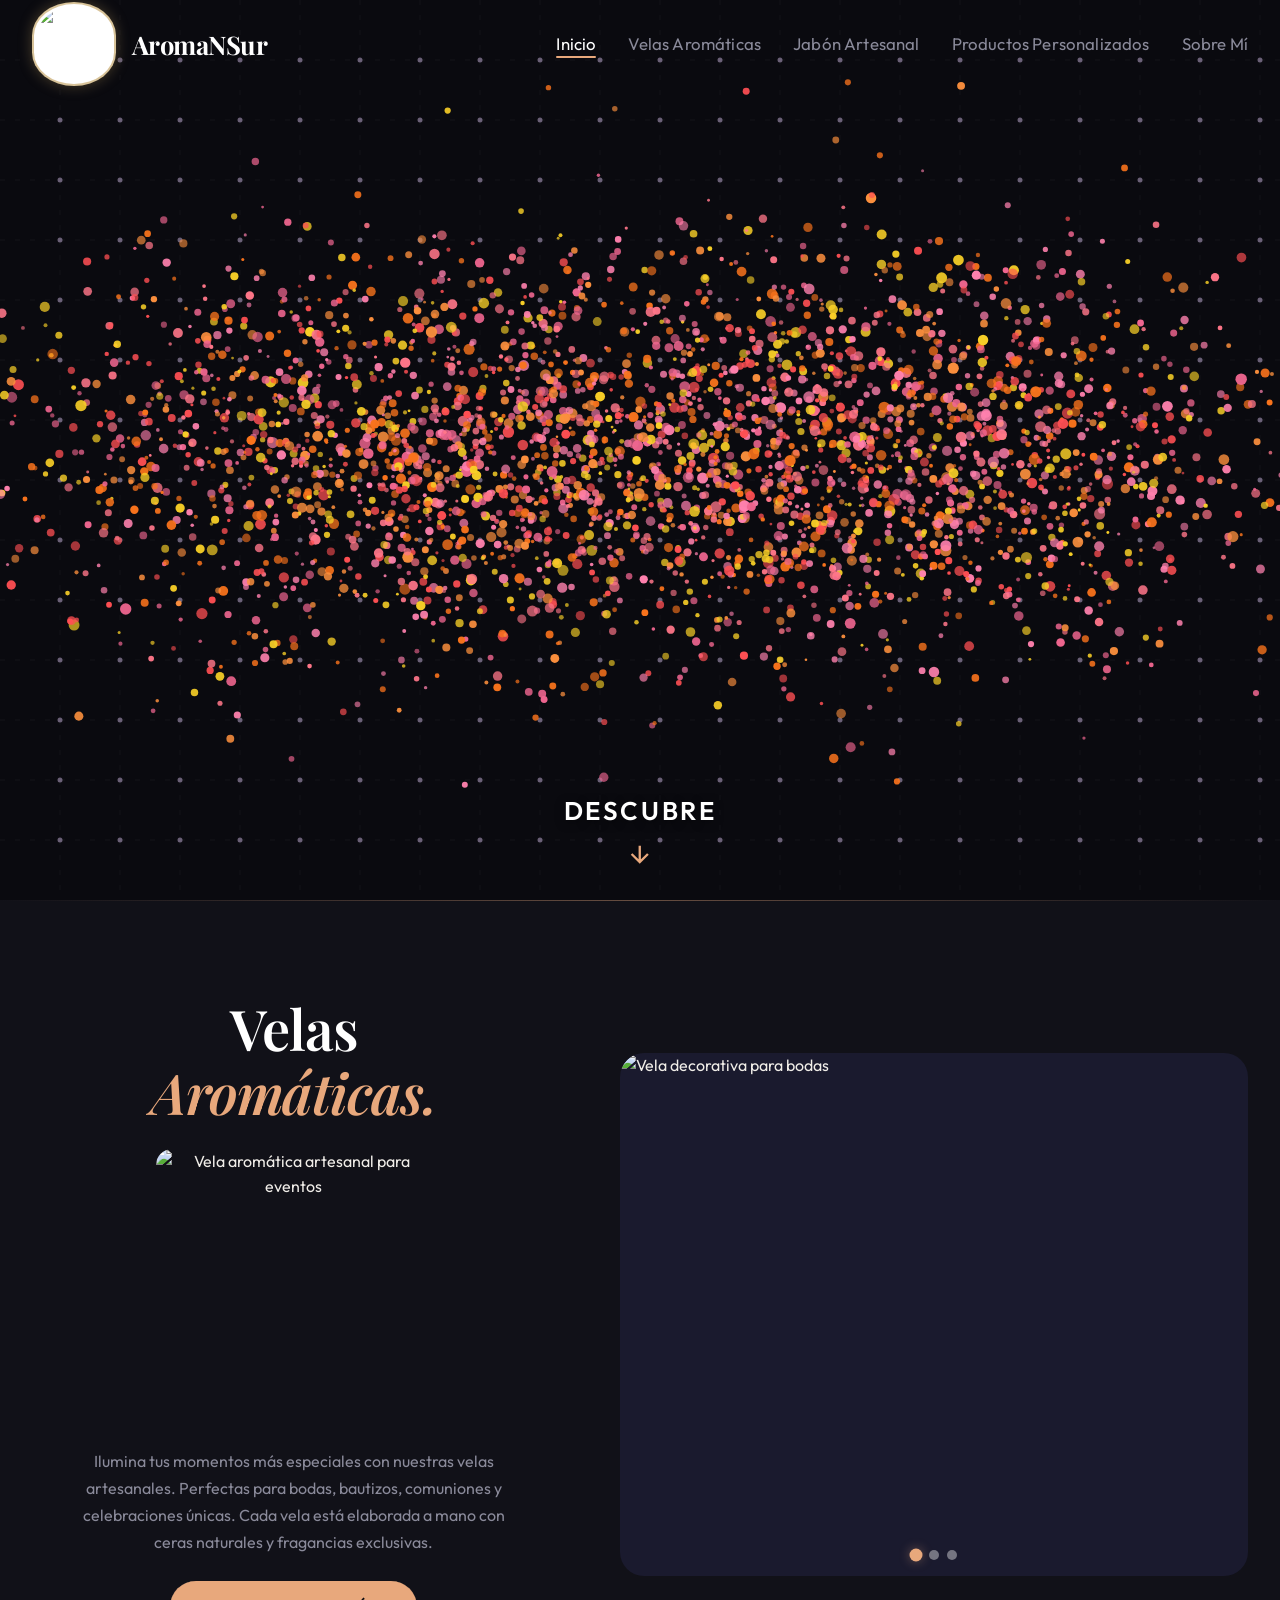
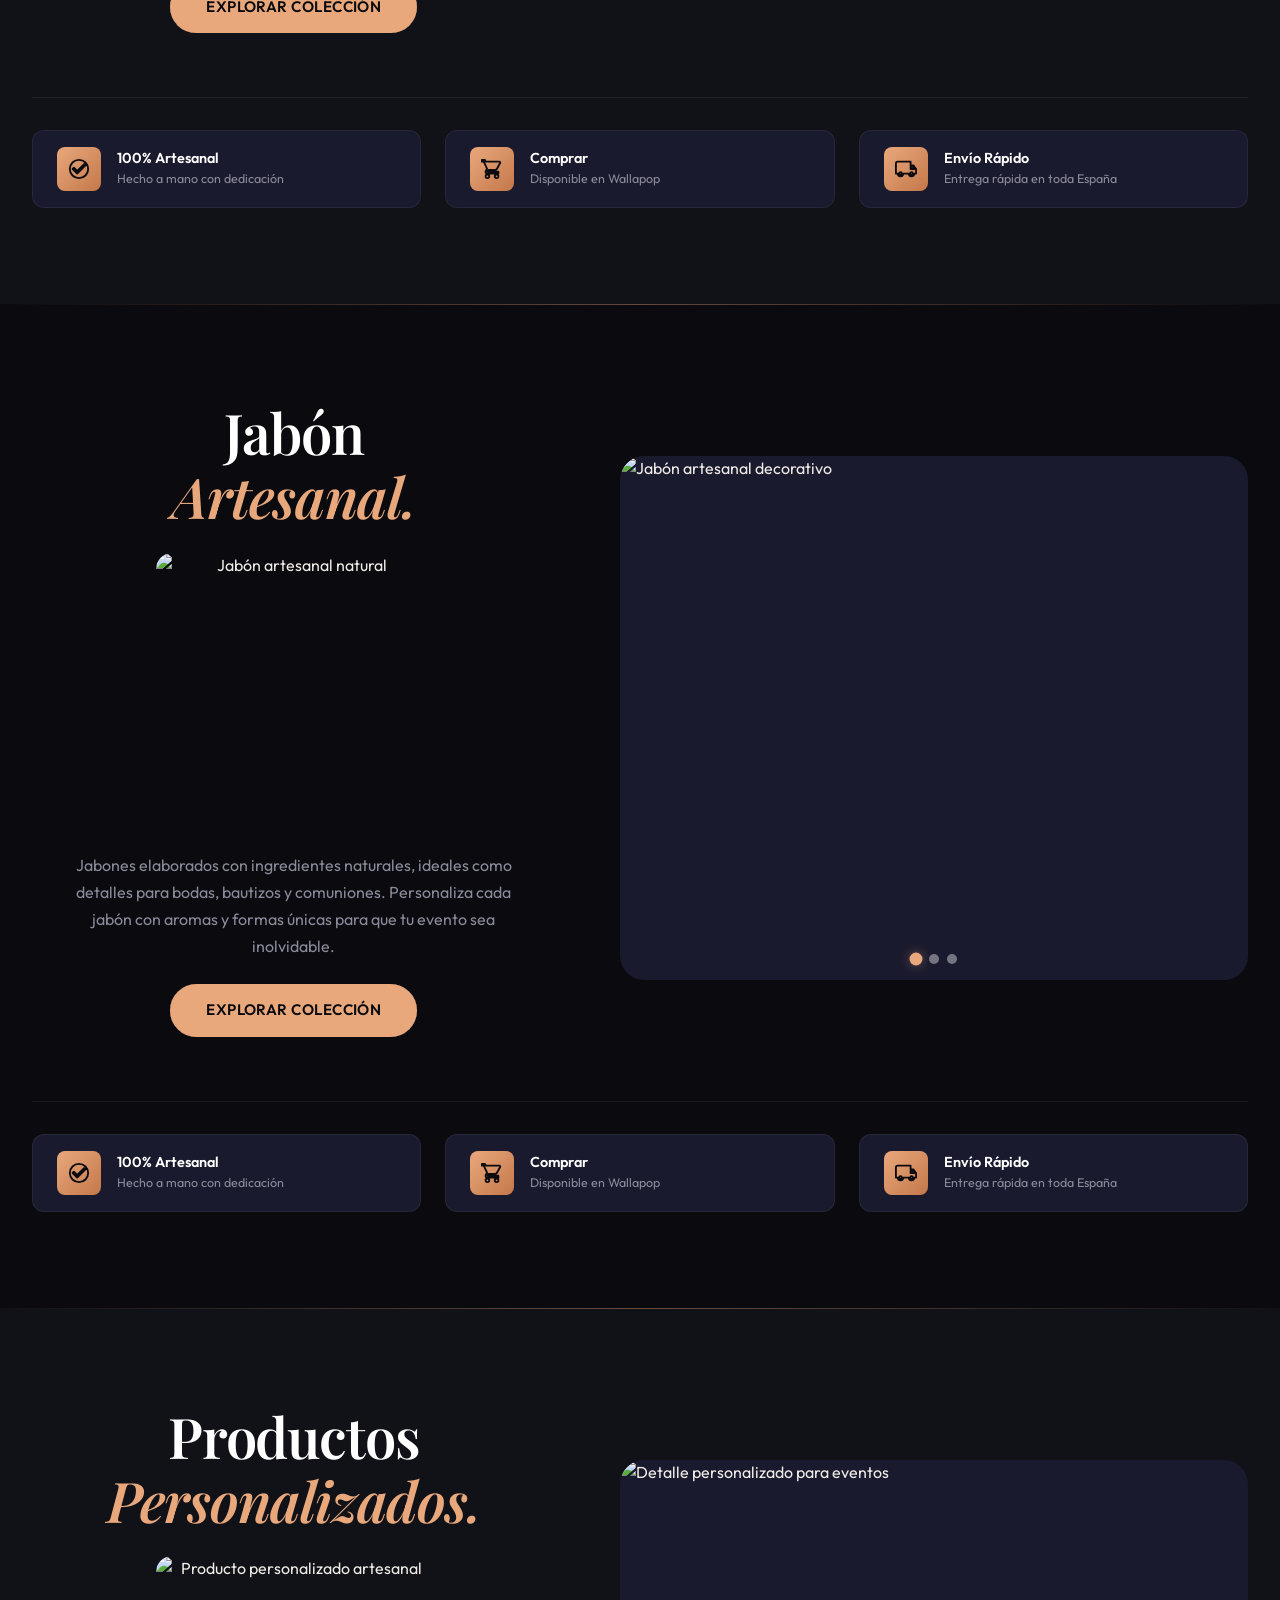
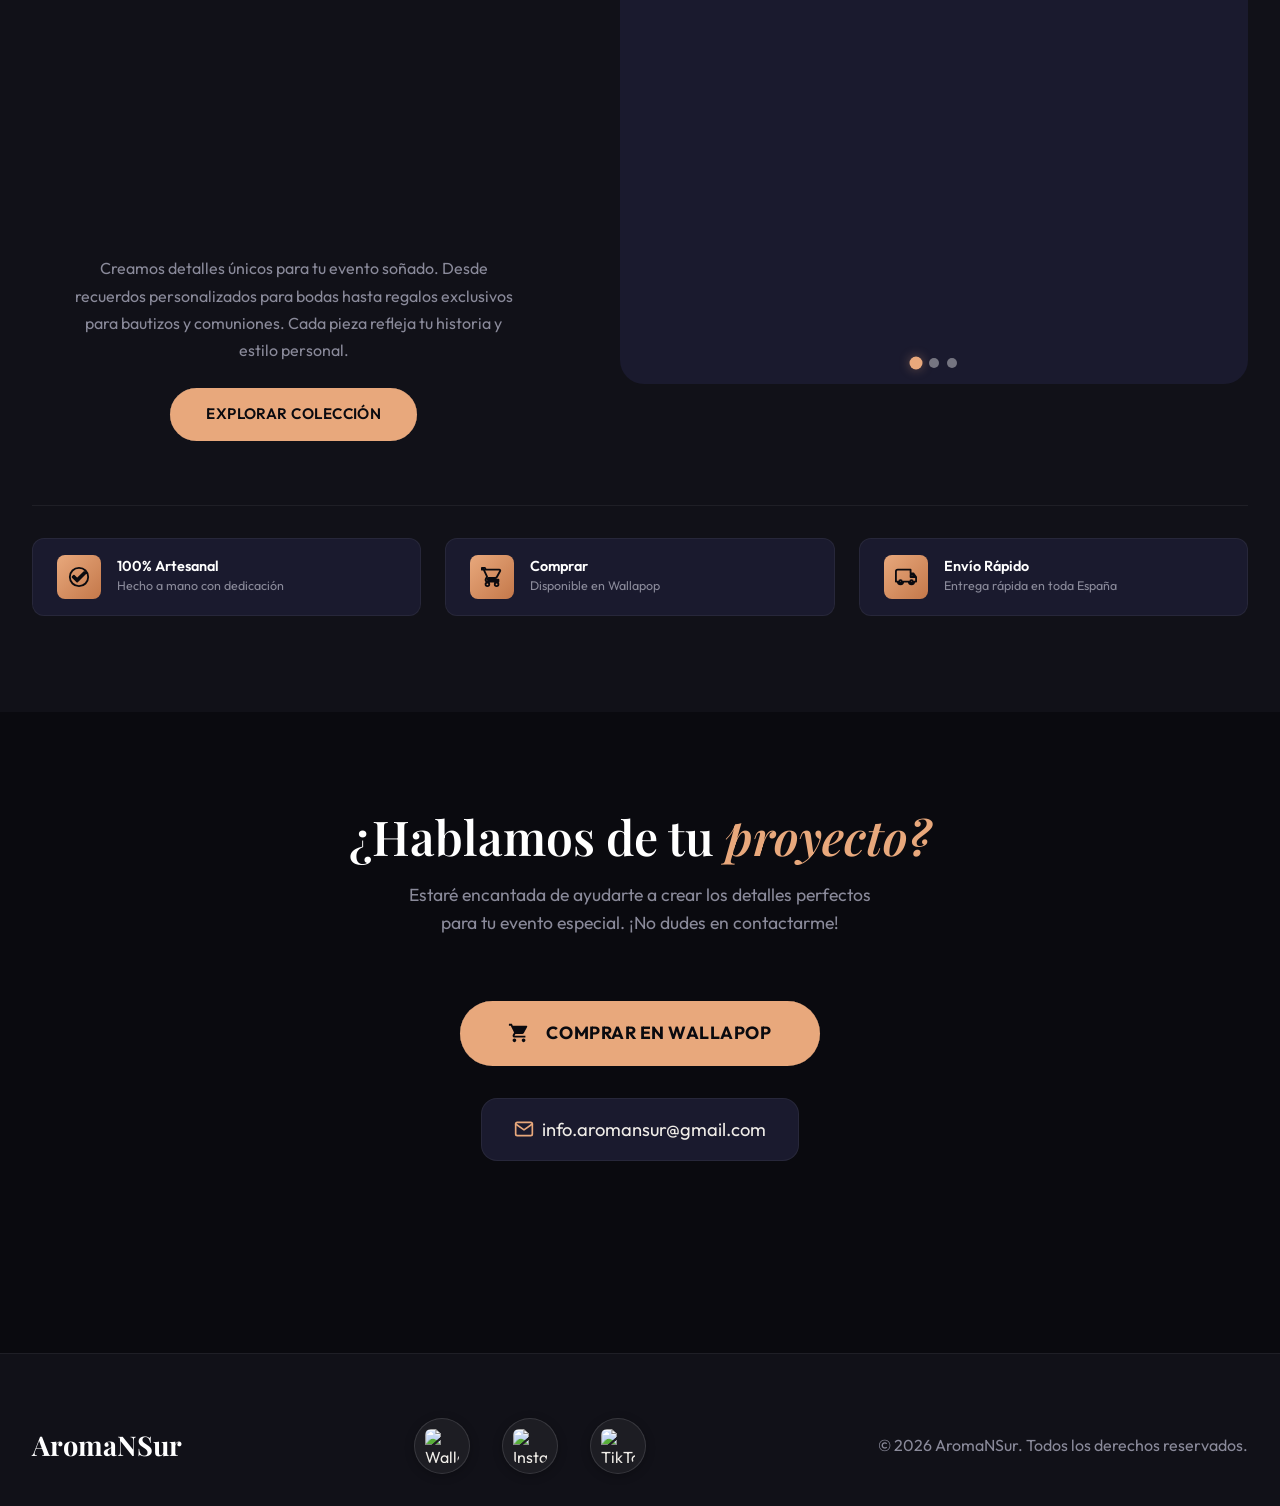
==== commit 987bfd8a: "web seo final 1" ====
--- a/index.html
+++ b/index.html
@@ -22,9 +22,9 @@
   <meta name="content-language" content="es-ES">
 
   <!-- ═══ SEO: Canonical & Hreflang ═══ -->
-  <link rel="canonical" href="https://aromasur.github.io/aromansur/">
-  <link rel="alternate" hreflang="es" href="https://aromasur.github.io/aromansur/">
-  <link rel="alternate" hreflang="x-default" href="https://aromasur.github.io/aromansur/">
+  <link rel="canonical" href="https://aromansur.es/">
+  <link rel="alternate" hreflang="es" href="https://aromansur.es/">
+  <link rel="alternate" hreflang="x-default" href="https://aromansur.es/">
 
   <!-- ═══ SEO: Open Graph (Facebook, WhatsApp, etc.) ═══ -->
   <meta property="og:type" content="website">
@@ -32,7 +32,7 @@
   <meta property="og:title" content="AromaNSur | Velas Aromáticas y Jabones Artesanales — Bodas, Bautizos y Comuniones">
   <meta property="og:description"
     content="Velas aromáticas artesanales, jabones naturales y detalles personalizados para tus eventos más especiales. Hechos a mano con dedicación. Compra en Wallapop España.">
-  <meta property="og:url" content="https://aromasur.github.io/aromansur/">
+  <meta property="og:url" content="https://aromansur.es/">
   <meta property="og:image" content="https://ik.imagekit.io/aromansur/tr:w-1200,h-630,q-90,f-auto/logo.png">
   <meta property="og:image:width" content="1200">
   <meta property="og:image:height" content="630">
@@ -67,9 +67,9 @@
     "@graph": [
       {
         "@type": "Organization",
-        "@id": "https://aromasur.github.io/aromansur/#organization",
+        "@id": "https://aromansur.es/#organization",
         "name": "AromaNSur",
-        "url": "https://aromasur.github.io/aromansur/",
+        "url": "https://aromansur.es/",
         "logo": {
           "@type": "ImageObject",
           "url": "https://ik.imagekit.io/aromansur/tr:w-400,h-400,q-95,f-auto/logo.png",
@@ -100,10 +100,10 @@
       },
       {
         "@type": "WebSite",
-        "@id": "https://aromasur.github.io/aromansur/#website",
+        "@id": "https://aromansur.es/#website",
         "name": "AromaNSur",
-        "url": "https://aromasur.github.io/aromansur/",
-        "publisher": { "@id": "https://aromasur.github.io/aromansur/#organization" },
+        "url": "https://aromansur.es/",
+        "publisher": { "@id": "https://aromansur.es/#organization" },
         "inLanguage": "es-ES",
         "description": "Tienda online de velas aromáticas artesanales, jabones naturales y detalles personalizados para eventos especiales."
       },
@@ -118,7 +118,7 @@
             "position": 1,
             "name": "Velas Aromáticas Artesanales",
             "description": "Velas de cera natural hechas a mano con fragancias exclusivas para bodas, bautizos y eventos especiales",
-            "url": "https://aromasur.github.io/aromansur/pages/velas-aromaticas.html",
+            "url": "https://aromansur.es/pages/velas-aromaticas.html",
             "image": "https://ik.imagekit.io/aromansur/index/vela1.jpg"
           },
           {
@@ -126,7 +126,7 @@
             "position": 2,
             "name": "Jabones Artesanales Naturales",
             "description": "Jabones hechos a mano con ingredientes naturales, perfectos como detalles para bodas y bautizos",
-            "url": "https://aromasur.github.io/aromansur/pages/jabon-artesanal.html",
+            "url": "https://aromansur.es/pages/jabon-artesanal.html",
             "image": "https://ik.imagekit.io/aromansur/index/jabon2.png"
           },
           {
@@ -134,7 +134,7 @@
             "position": 3,
             "name": "Productos Personalizados para Eventos",
             "description": "Detalles personalizados únicos para bodas, bautizos, comuniones y eventos corporativos",
-            "url": "https://aromasur.github.io/aromansur/pages/productos-personalizados.html",
+            "url": "https://aromansur.es/pages/productos-personalizados.html",
             "image": "https://ik.imagekit.io/aromansur/index/port5.png"
           },
           {
@@ -142,18 +142,18 @@
             "position": 4,
             "name": "Campaña de Invierno — Edición Navideña",
             "description": "Colección especial de velas y jabones con aromas navideños: canela, clavo, naranja y pino",
-            "url": "https://aromasur.github.io/aromansur/pages/campana-invierno.html",
+            "url": "https://aromansur.es/pages/campana-invierno.html",
             "image": "https://ik.imagekit.io/aromansur/Velas/foto.png"
           }
         ]
       },
       {
         "@type": "WebPage",
-        "@id": "https://aromasur.github.io/aromansur/#webpage",
-        "url": "https://aromasur.github.io/aromansur/",
+        "@id": "https://aromansur.es/#webpage",
+        "url": "https://aromansur.es/",
         "name": "AromaNSur | Velas Aromáticas y Jabones Artesanales para Bodas y Eventos",
-        "isPartOf": { "@id": "https://aromasur.github.io/aromansur/#website" },
-        "about": { "@id": "https://aromasur.github.io/aromansur/#organization" },
+        "isPartOf": { "@id": "https://aromansur.es/#website" },
+        "about": { "@id": "https://aromansur.es/#organization" },
         "inLanguage": "es-ES",
         "description": "Tienda online de velas aromáticas artesanales, jabones naturales y detalles personalizados para bodas, bautizos y comuniones en España. Disponible en Wallapop."
       }
@@ -202,6 +202,7 @@
     </div>
   </nav>
 
+  <main id="main-content">
 
   <!-- ═══════════════════ HERO CANVAS ═══════════════════ -->
   <section class="hero-canvas" id="hero">
@@ -639,6 +640,7 @@
     </div>
   </section>
 
+  </main>
 
   <!-- ═══════════════════ FOOTER ═══════════════════ -->
   <footer class="footer" id="footer">
--- a/css/global.css
+++ b/css/global.css
@@ -77,6 +77,9 @@
   scroll-behavior: smooth;
   -webkit-text-size-adjust: 100%;
   font-size: 16px;
+  overflow-x: hidden;
+  width: 100%;
+  max-width: 100vw;
 }
 
 body {
@@ -85,6 +88,8 @@
   color: var(--color-text);
   line-height: 1.6;
   overflow-x: hidden;
+  width: 100%;
+  max-width: 100vw;
   -webkit-font-smoothing: antialiased;
   -moz-osx-font-smoothing: grayscale;
 }
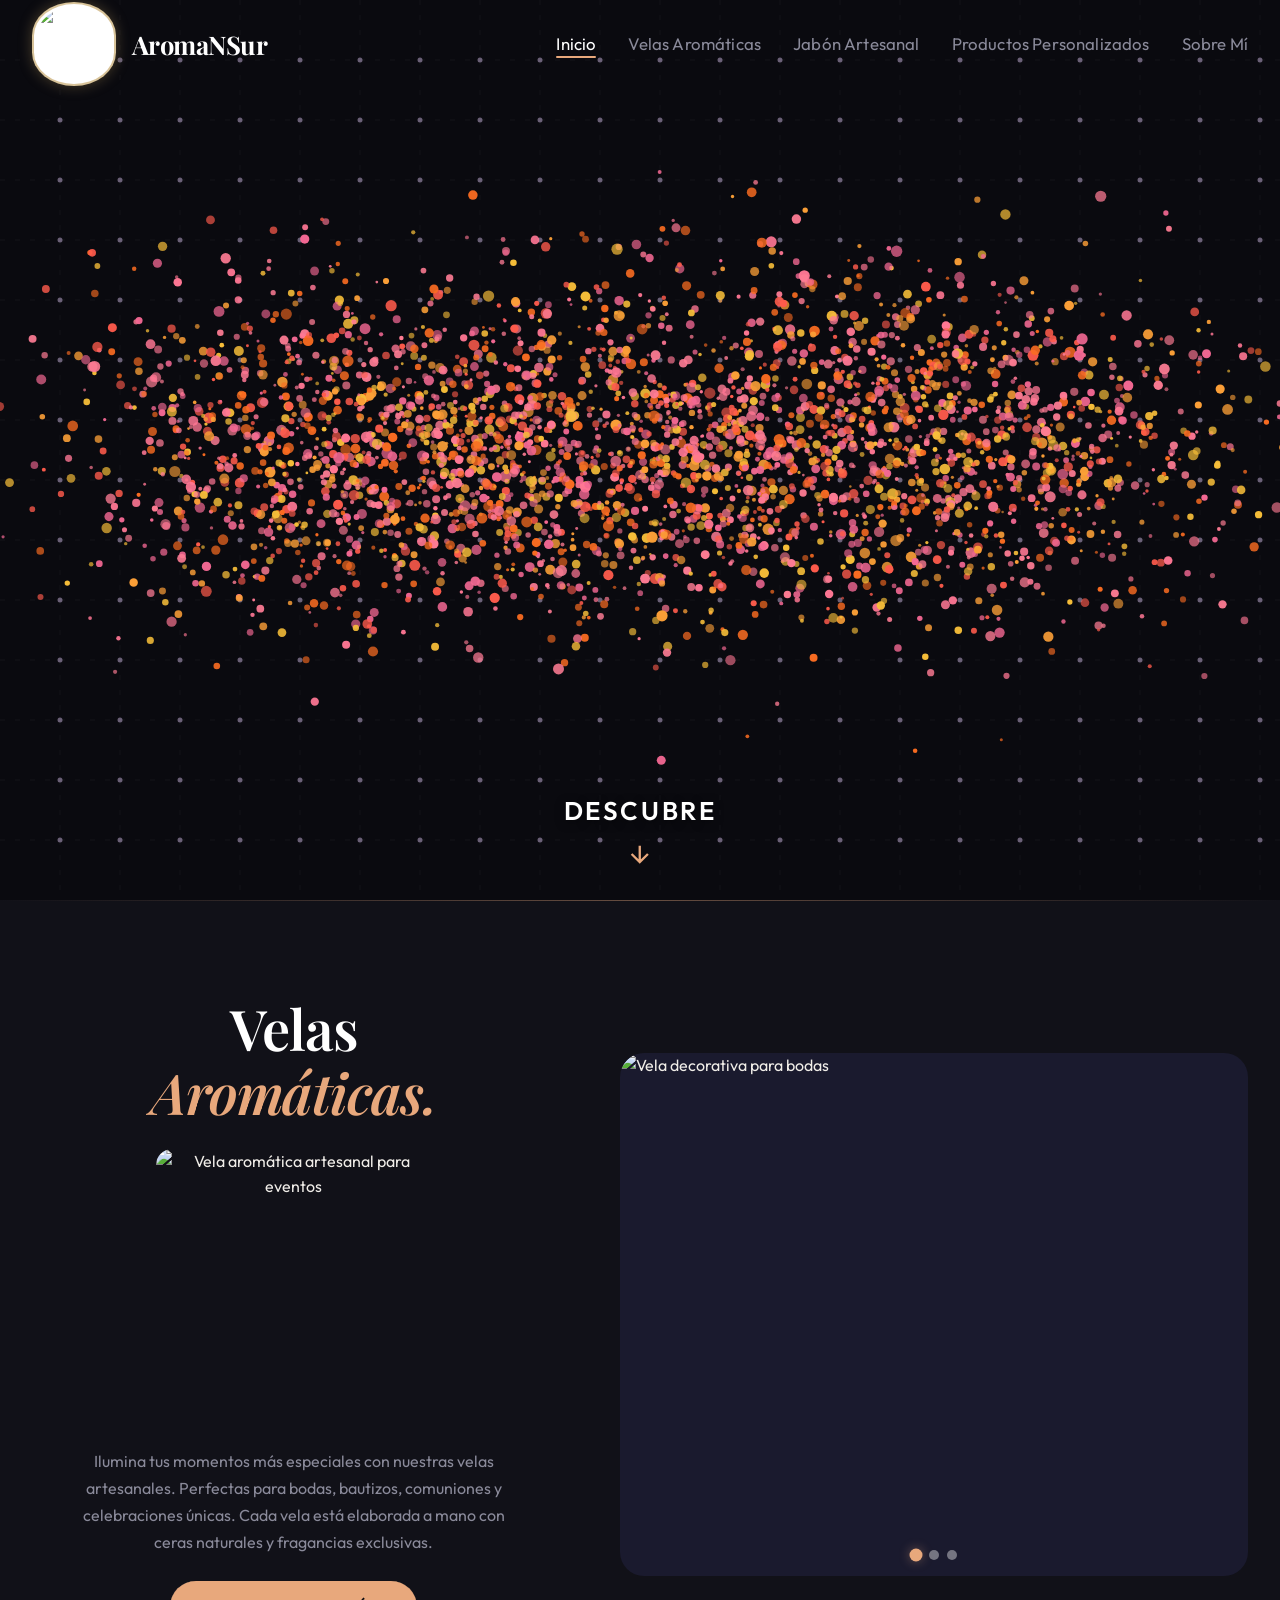
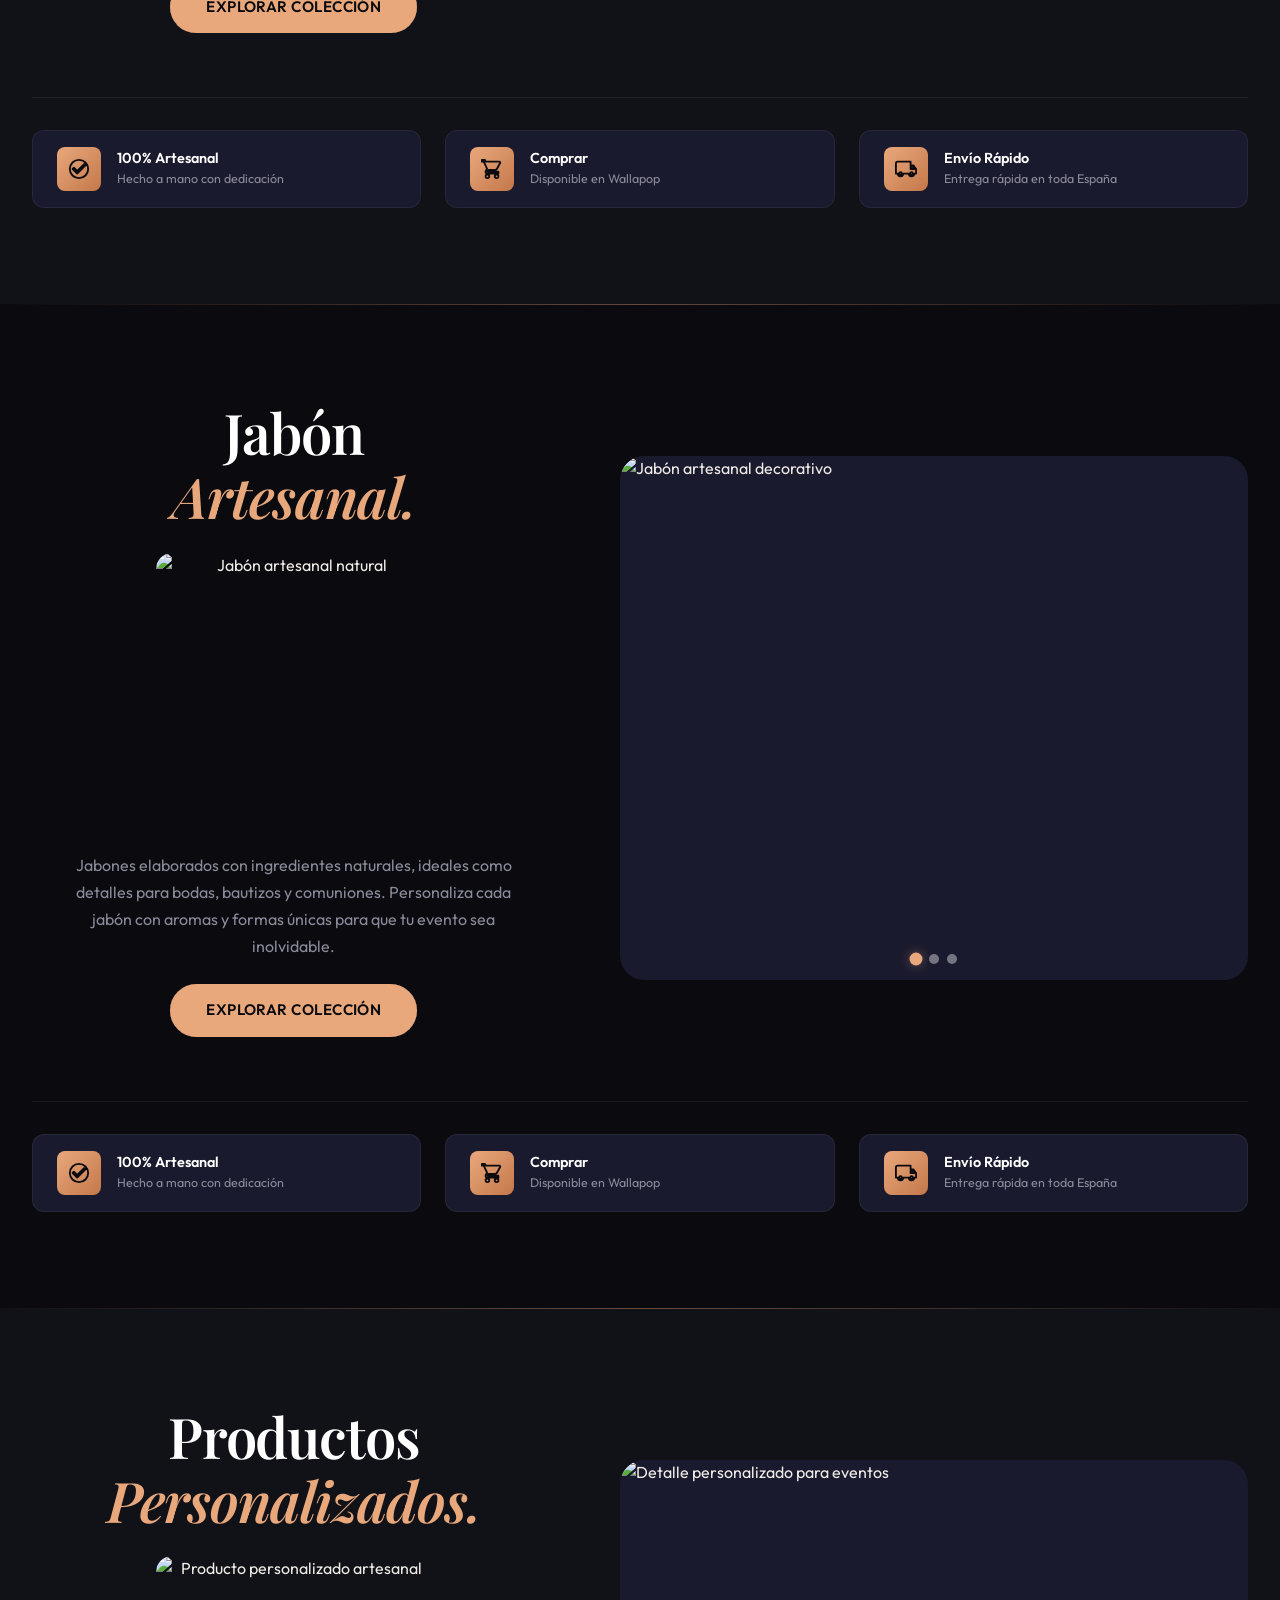
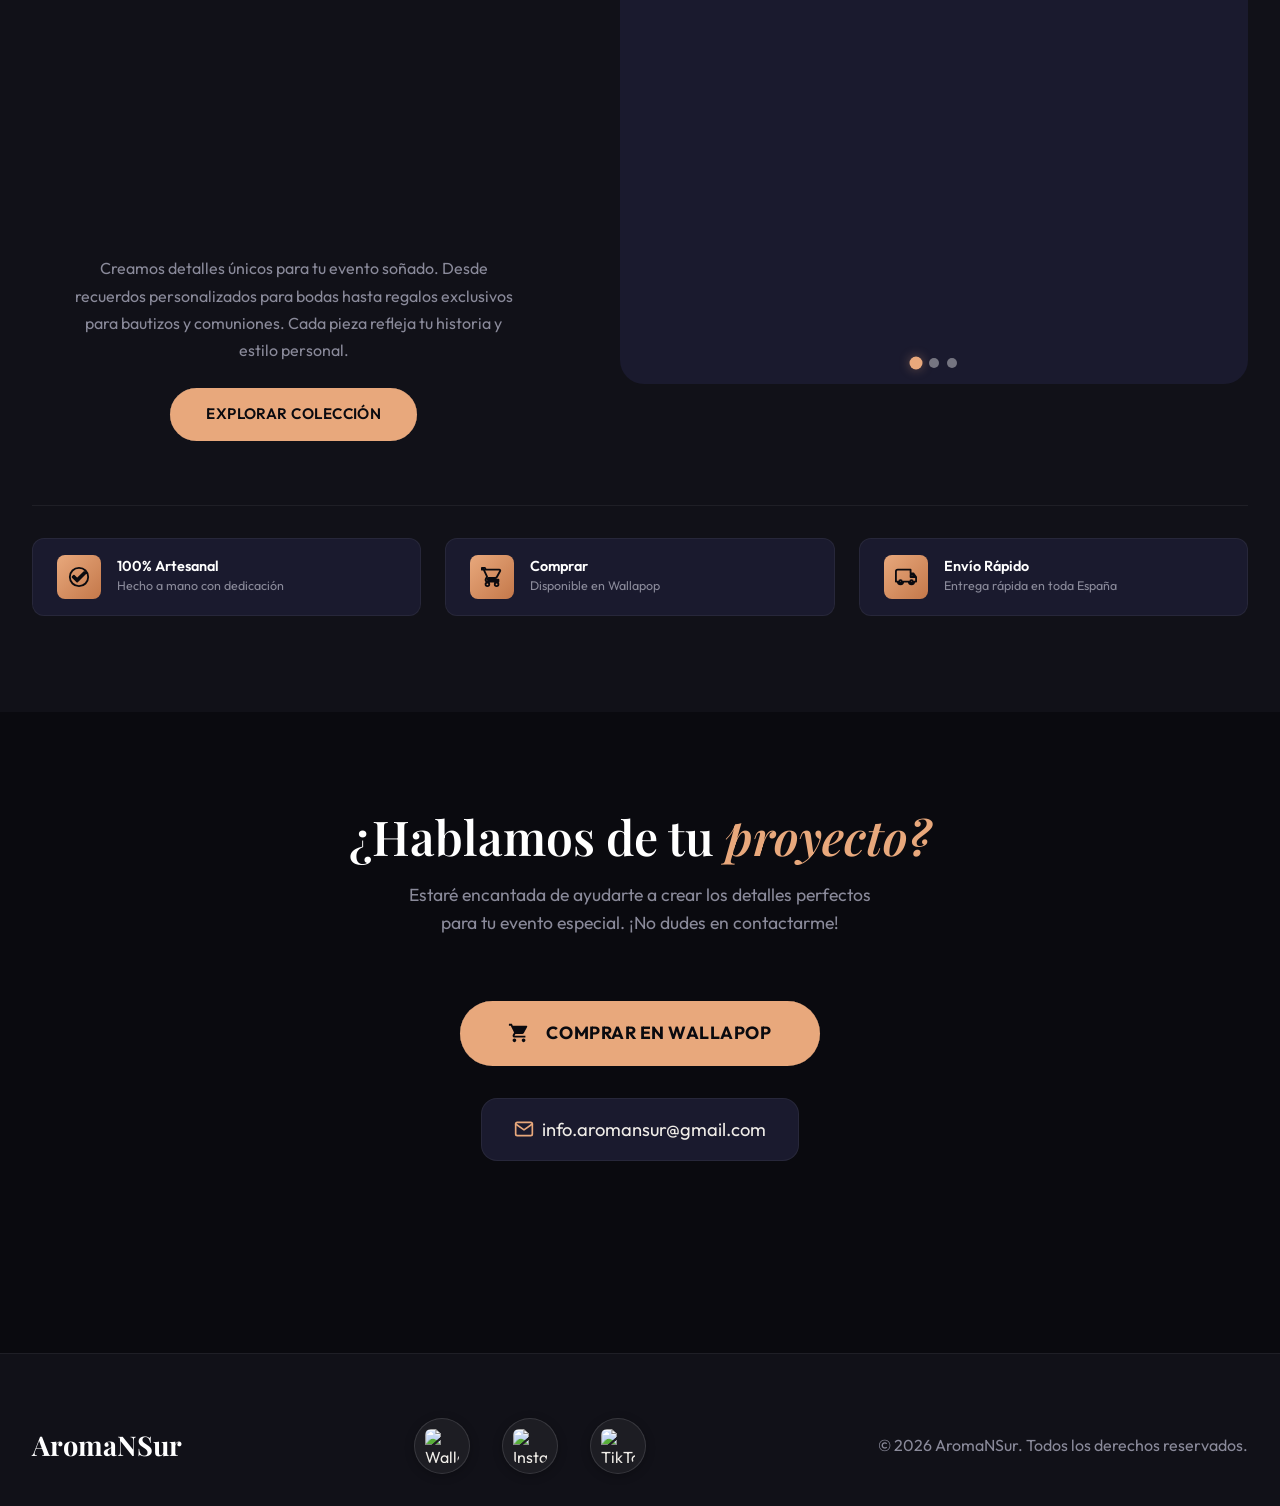
==== commit 1280bf68: "web seo final 2" ====
--- a/index.html
+++ b/index.html
@@ -69,6 +69,7 @@
         "@type": "Organization",
         "@id": "https://aromansur.es/#organization",
         "name": "AromaNSur",
+        "alternateName": ["aromansur", "Aroma N Sur", "Aroma NSur", "aromansur.es"],
         "url": "https://aromansur.es/",
         "logo": {
           "@type": "ImageObject",
@@ -94,6 +95,7 @@
         "contactPoint": {
           "@type": "ContactPoint",
           "contactType": "sales",
+          "email": "info.aromansur@gmail.com",
           "url": "https://www.wallapop.com/user/nadiak-463556791",
           "availableLanguage": ["Spanish"]
         }
@@ -102,10 +104,16 @@
         "@type": "WebSite",
         "@id": "https://aromansur.es/#website",
         "name": "AromaNSur",
+        "alternateName": "aromansur",
         "url": "https://aromansur.es/",
         "publisher": { "@id": "https://aromansur.es/#organization" },
         "inLanguage": "es-ES",
-        "description": "Tienda online de velas aromáticas artesanales, jabones naturales y detalles personalizados para eventos especiales."
+        "description": "Tienda online de velas aromáticas artesanales, jabones naturales y detalles personalizados para eventos especiales.",
+        "potentialAction": {
+          "@type": "SearchAction",
+          "target": "https://aromansur.es/?q={search_term_string}",
+          "query-input": "required name=search_term_string"
+        }
       },
       {
         "@type": "ItemList",
